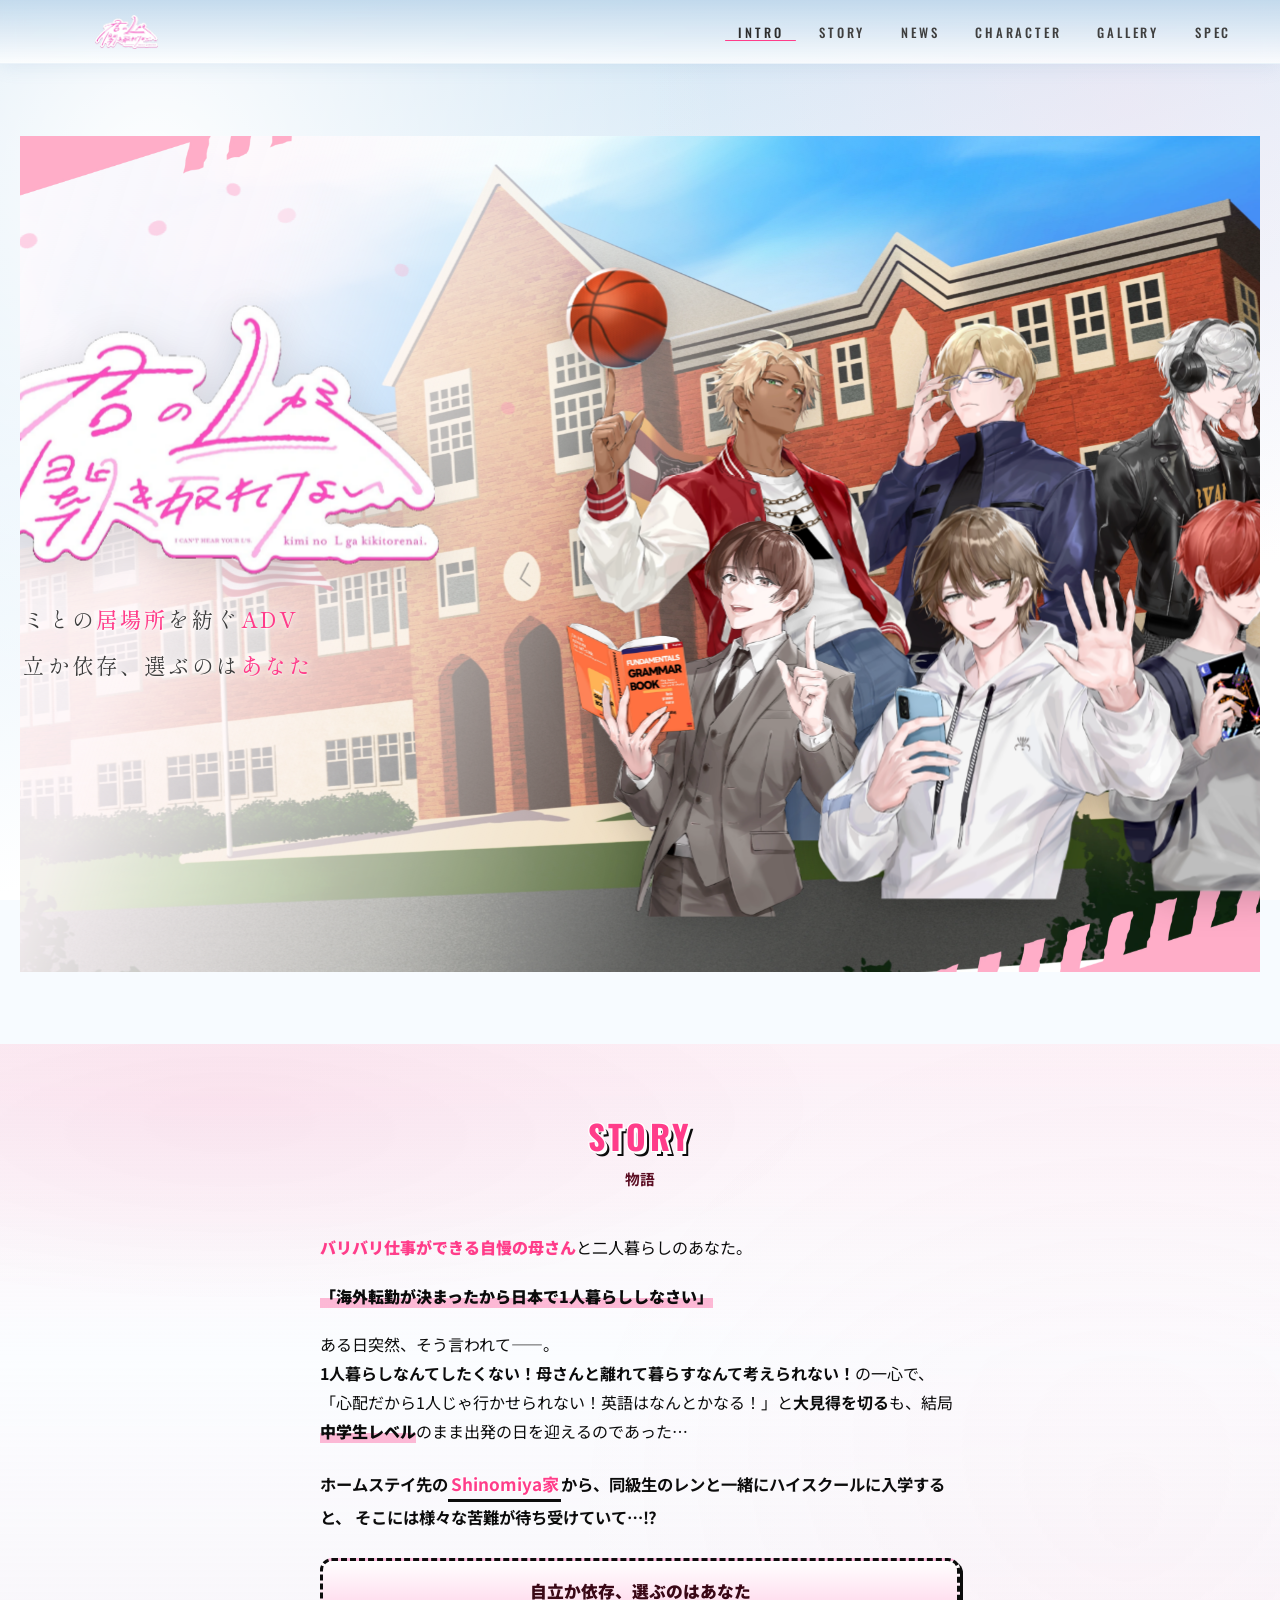
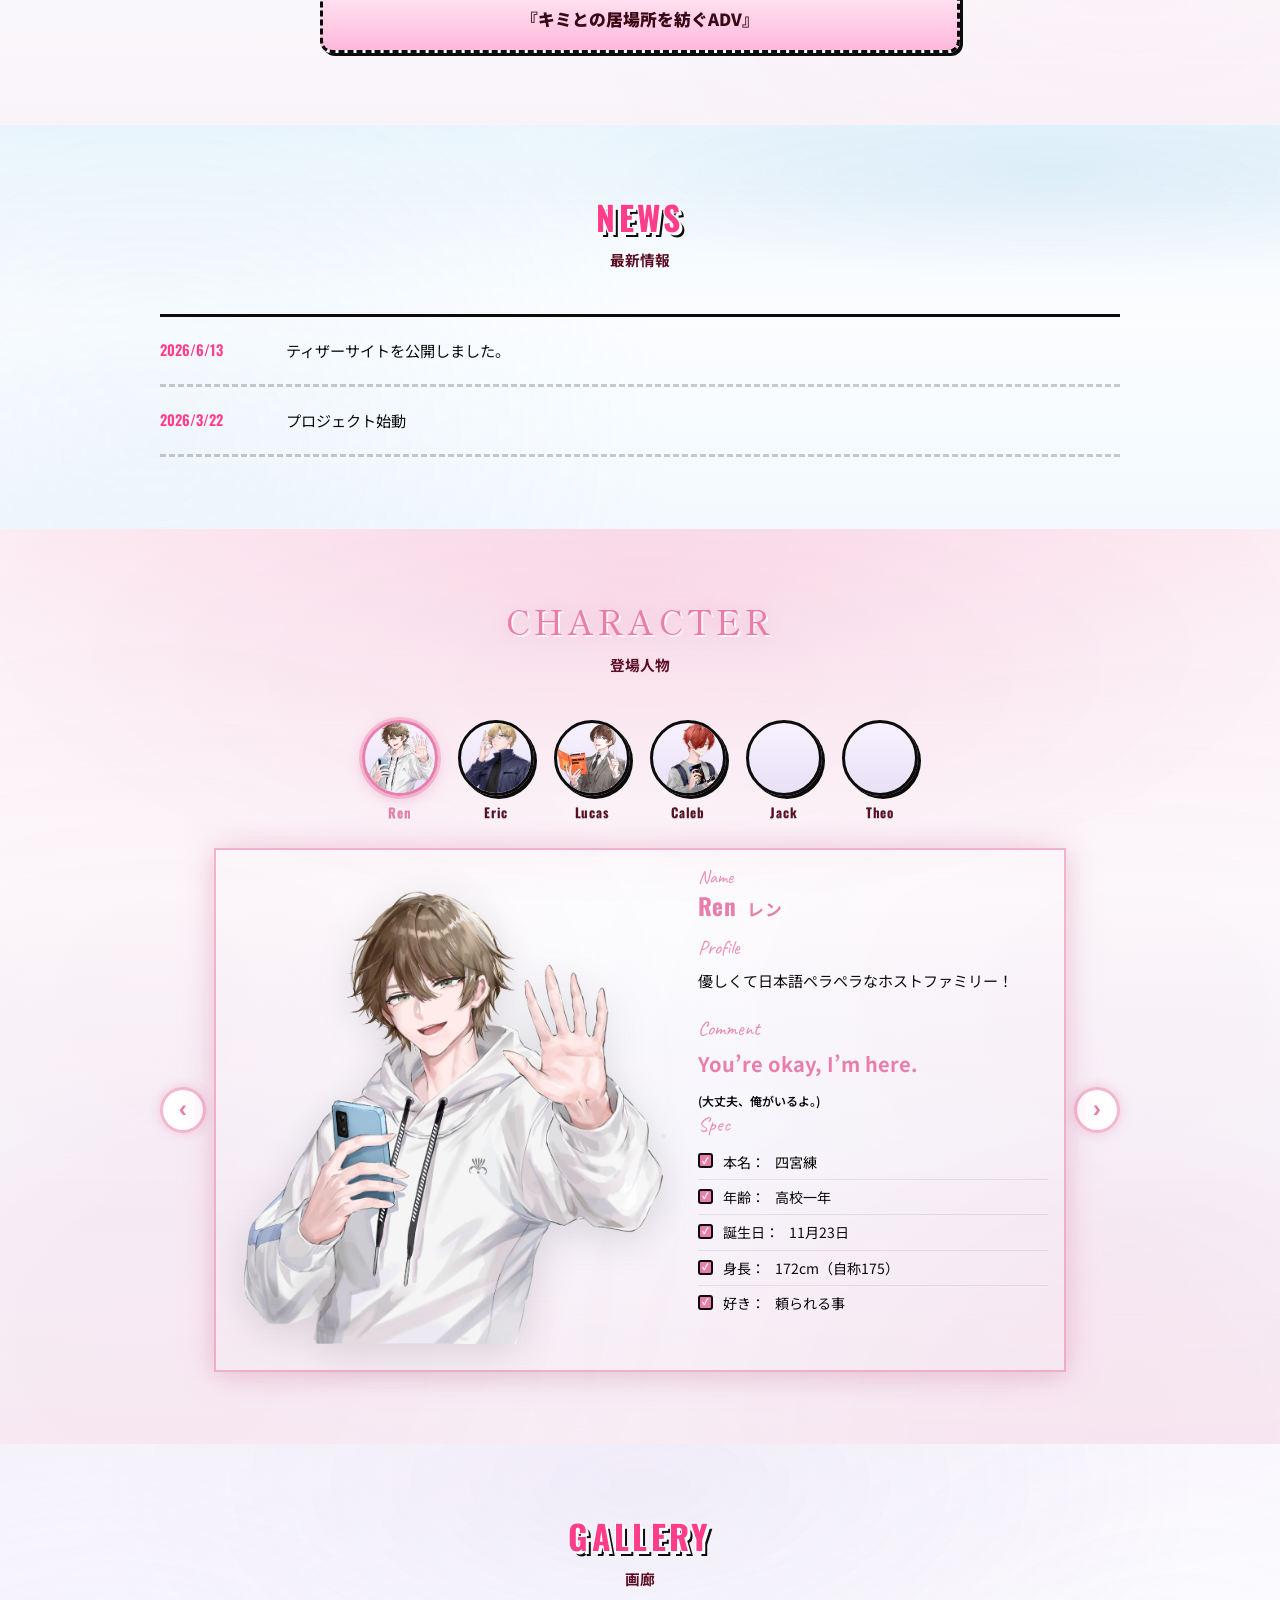
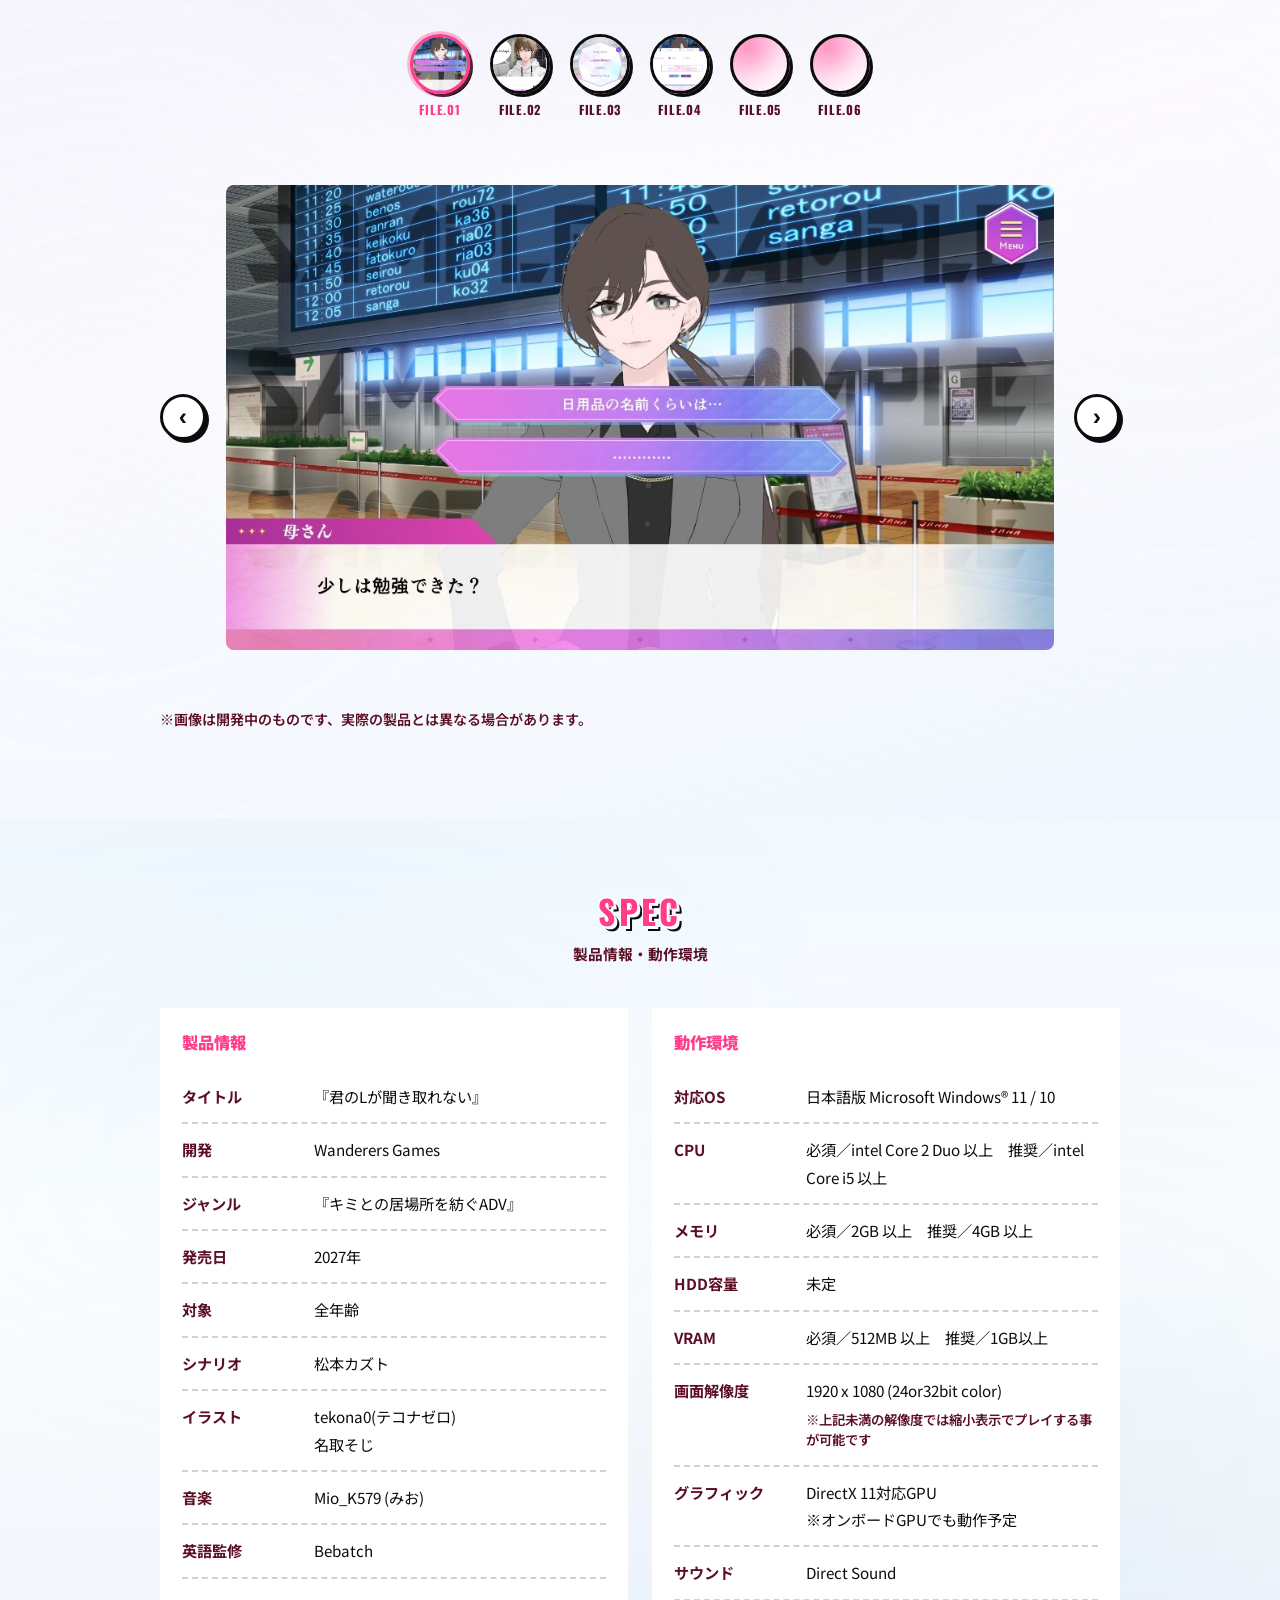
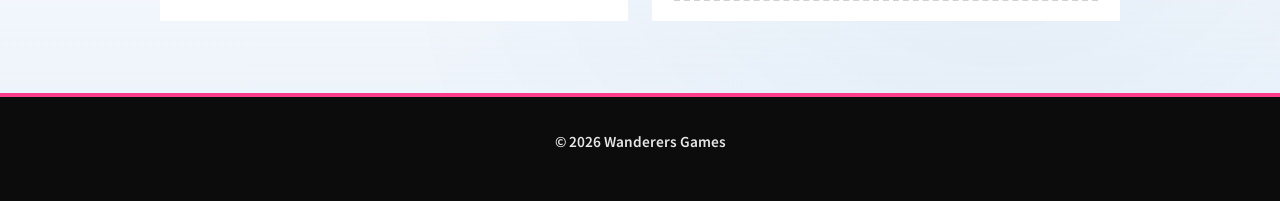
==== kimil/index.html @ c219f340 "Add files via upload" ====
<!DOCTYPE html>
<html lang="ja">

<head>
    <meta charset="UTF-8" />
    <meta name="viewport" content="width=device-width, initial-scale=1" />
    <title>『君のLが聞き取れない』ティザー | Wanderers Games</title>
    <meta name="description" content="『キミとの居場所を紡ぐADV』『君のLが聞き取れない』公式ティザー" />
    <meta property="og:type" content="website" />
    <meta property="og:title" content="『君のLが聞き取れない』ティザー | Wanderers Games" />
    <meta property="og:description" content="『キミとの居場所を紡ぐADV』『君のLが聞き取れない』公式ティザー" />
    <meta property="og:url" content="https://wanderersgames.com/kimil/" />
    <meta property="og:image" content="https://wanderersgames.com/kimil/images/eyecatch.png" />
    <meta name="twitter:card" content="summary_large_image" />
    <meta name="twitter:image" content="https://wanderersgames.com/kimil/images/eyecatch.png" />
    <link rel="preconnect" href="https://fonts.googleapis.com" />
    <link rel="preconnect" href="https://fonts.gstatic.com" crossorigin />
    <link
        href="https://fonts.googleapis.com/css2?family=Caveat:wght@600&family=Noto+Sans+JP:wght@400;700;900&family=Oswald:wght@500;600;700&family=Shippori+Mincho:wght@400;500&display=swap"
        rel="stylesheet" />
    <link rel="stylesheet" href="teaser.css" />
</head>

<body class="theme-pop">
    
    <header class="site-header" id="top">
        <button type="button" class="nav-toggle" aria-controls="site-nav" aria-expanded="false" aria-label="メニューを開閉">
            <span></span><span></span><span></span>
        </button>
        <a class="brand" href="#intro"
            aria-label="『君のLが聞き取れない』（I CAN'T HEAR YOUR L'S.）トップへ">
            <span class="brand__logo" role="img" aria-hidden="true"></span>
        </a>
        <nav class="site-nav" id="site-nav" aria-label="メイン">
            <div class="nav-list-wrap">
                <ul class="nav-list" id="nav-list">
                    <li><a href="#intro">INTRO</a></li>
                    <li><a href="#story">STORY</a></li>
                    <li><a href="#news">NEWS</a></li>
                    <li><a href="#character">CHARACTER</a></li>
                    <li><a href="#gallery">GALLERY</a></li>
                    <li><a href="#spec">SPEC</a></li>
                </ul>
                <span class="nav-indicator" id="nav-indicator" aria-hidden="true"></span>
            </div>
        </nav>
    </header>

    <main>
        <section class="section section--hero" id="intro">
                <div class="hero-v2 hero-v2--play">
                    <div class="hero-v2__canvas">
                    <div class="hero-v2__scene" aria-hidden="true">
                        <div class="hero-v2__bg-stack">
                            <img class="hero-v2__bg hero-v2__bg--2" src="images/kv/bg2.webp" alt="" width="1024"
                                height="803" decoding="async" fetchpriority="high" />
                            <img class="hero-v2__bg hero-v2__bg--4" src="images/kv/bg4.webp" alt="" width="1024"
                                height="803" decoding="async" />
                        </div>
                        <div class="hero-v2__gradient"></div>
                        <div class="hero-v2__petals" aria-hidden="true"></div>
                        <div class="hero-v2__cast">
                            <img class="hero-v2__char hero-v2__char--jack" src="images/kv/char-jack.webp" alt=""
                                width="661" height="1024" decoding="async" />
                            <img class="hero-v2__char hero-v2__char--eric" src="images/kv/char-eric.webp" alt=""
                                width="486" height="1024" decoding="async" />
                            <img class="hero-v2__char hero-v2__char--theo" src="images/kv/char-theo.webp" alt=""
                                width="513" height="1024" decoding="async" />
                            <img class="hero-v2__char hero-v2__char--lucas" src="images/kv/char-lucas.webp" alt=""
                                width="764" height="1024" decoding="async" />
                            <img class="hero-v2__char hero-v2__char--ren" src="images/kv/char-ren.webp" alt=""
                                width="959" height="1024" decoding="async" />
                            <img class="hero-v2__char hero-v2__char--caleb" src="images/kv/char-caleb.webp" alt=""
                                width="734" height="1024" decoding="async" />
                        </div>
                    </div>
                    <div class="hero-v2__brand">
                        <h1 class="hero-v2__title">
                            <img class="hero-v2__logo" src="images/title-logo.webp"
                                alt="『君のLが聞き取れない』（I CAN'T HEAR YOUR L'S.）" width="1024"
                                height="553" decoding="async" fetchpriority="high" />
                        </h1>
                        <p class="hero-v2__genre">
                            <span class="hero-v2__genre-line">キミとの<span class="hero-v2__genre-em">居場所</span>を紡ぐ<span class="hero-v2__genre-em">ADV</span></span>
                            <span class="hero-v2__genre-line">自立か依存、選ぶのは<span class="hero-v2__genre-em">あなた</span></span>
                        </p>
                    </div>
                    </div>
                </div>
        </section>

        <section class="section section--paper" id="story">
            <div class="section__inner section__inner--narrow">
                <header class="section__head">
                    <h2 class="section__title-en pop-outline pop-outline--dark">STORY</h2>
                    <p class="section__title-ja">物語</p>
                </header>
                <div class="prose prose--story">
                    <p>
                        <strong class="story-lead-word">バリバリ仕事ができる自慢の母さん</strong>と二人暮らしのあなた。
                    </p>

                    
                    <p>
                        <strong class="story-hit">「海外転勤が決まったから日本で1人暮らししなさい」</strong>
                    </p>

                    <p>
                        ある日突然、そう言われて――。<br />
                        <strong>1人暮らしなんてしたくない！母さんと離れて暮らすなんて考えられない！</strong>の一心で、<br />
                        「心配だから1人じゃ行かせられない！英語はなんとかなる！」と<strong>大見得を切る</strong>も、結局<strong
                            class="story-hit">中学生レベル</strong>のまま出発の日を迎えるのであった…
                    </p>

                    <p class="story-hook">
                        ホームステイ先の<strong class="story-keyphrase">Shinomiya家</strong>から、同級生の<strong>レン</strong>と一緒にハイスクールに入学すると、
                        そこには様々な苦難が待ち受けていて…⁉
                    </p>

                    
                    <p class="story-finale">
                        自立か依存、選ぶのはあなた<br />
                        『キミとの居場所を紡ぐADV』
                    </p>
                </div>
            </div>
        </section>

        <section class="section section--paper" id="news">
            <div class="section__inner">
                <header class="section__head">
                    <h2 class="section__title-en pop-outline pop-outline--dark">NEWS</h2>
                    <p class="section__title-ja">最新情報</p>
                </header>
                <ul class="news-list">
                    <li>
                        <time datetime="2026-06-13">2026/6/13</time>
                        <span>ティザーサイトを公開しました。</span>
                    </li>
                    <li>
                        <time datetime="2026-03-22">2026/3/22</time>
                        <span>プロジェクト始動</span>
                    </li>
                </ul>
            </div>
        </section>

        <section class="section section--pop" id="character" data-char-theme="ren">
            <div class="section__inner">
                <header class="section__head">
                    <h2 class="section__title-en pop-outline">CHARACTER</h2>
                    <p class="section__title-ja">登場人物</p>
                </header>

                <div class="char-layout">
                    <ul class="char-icon-bar" role="tablist" aria-label="キャラクター選択">
                        <li>
                            <button type="button" class="char-icon-btn is-active" role="tab" aria-selected="true"
                                aria-controls="panel-ren" id="tab-ren" data-char="ren">
                                <span class="char-icon-btn__clip" aria-hidden="true">
                                    <img class="char-icon-btn__img char-icon-btn__img--ren" src="images/kv/char-ren.webp"
                                        alt="" decoding="async" />
                                </span>
                                <span class="char-icon-btn__name">Ren</span>
                            </button>
                        </li>
                        <li>
                            <button type="button" class="char-icon-btn" role="tab" aria-selected="false"
                                aria-controls="panel-eric" id="tab-eric" data-char="eric">
                                <span class="char-icon-btn__clip" aria-hidden="true">
                                    <img class="char-icon-btn__img char-icon-btn__img--eric" src="images/Eric02.webp"
                                        alt="" decoding="async" />
                                </span>
                                <span class="char-icon-btn__name">Eric</span>
                            </button>
                        </li>
                        <li>
                            <button type="button" class="char-icon-btn" role="tab" aria-selected="false"
                                aria-controls="panel-lucas" id="tab-lucas" data-char="lucas">
                                <span class="char-icon-btn__clip" aria-hidden="true">
                                    <img class="char-icon-btn__img char-icon-btn__img--lucas" src="images/kv/char-lucas.webp"
                                        alt="" decoding="async" />
                                </span>
                                <span class="char-icon-btn__name">Lucas</span>
                            </button>
                        </li>
                        <li>
                            <button type="button" class="char-icon-btn" role="tab" aria-selected="false"
                                aria-controls="panel-caleb" id="tab-caleb" data-char="caleb">
                                <span class="char-icon-btn__clip" aria-hidden="true">
                                    <img class="char-icon-btn__img char-icon-btn__img--caleb" src="images/kv/char-caleb.webp"
                                        alt="" decoding="async" />
                                </span>
                                <span class="char-icon-btn__name">Caleb</span>
                            </button>
                        </li>
                        <li>
                            <button type="button" class="char-icon-btn" role="tab" aria-selected="false"
                                aria-controls="panel-jack" id="tab-jack" data-char="jack">
                                <span class="char-icon-btn__clip" aria-hidden="true">
                                    <img class="char-icon-btn__img char-icon-btn__img--jack" src="images/Jack02.webp"
                                        alt="" decoding="async" />
                                </span>
                                <span class="char-icon-btn__name">Jack</span>
                            </button>
                        </li>
                        <li>
                            <button type="button" class="char-icon-btn" role="tab" aria-selected="false"
                                aria-controls="panel-theo" id="tab-theo" data-char="theo">
                                <span class="char-icon-btn__clip" aria-hidden="true">
                                    <img class="char-icon-btn__img char-icon-btn__img--theo" src="images/Theo02.webp"
                                        alt="" decoding="async" />
                                </span>
                                <span class="char-icon-btn__name">Theo</span>
                            </button>
                        </li>
                    </ul>

                    <div class="char-browse-wrap" id="char-browse-region" role="region" aria-label="キャラクター紹介">
                        <button type="button" class="char-arrow char-arrow--prev" aria-label="前のキャラクター">&lsaquo;</button>
                        <div class="char-browse">
                            <article class="char-sheet is-active pop-card" id="panel-ren" role="tabpanel"
                                aria-labelledby="tab-ren" aria-hidden="false" data-char-panel="ren">
                                <div class="char-sheet__visual">
                                    <img class="char-sheet__figure" src="images/kv/char-ren.webp" decoding="async"
                                        alt="レン（立ち絵）" />
                                </div>
                                <div class="char-sheet__body">
                                    <p class="char-sheet__name-label">Name</p>
                                    <h3 class="char-sheet__name-line">
                                        <span class="char-sheet__name-en">Ren</span>
                                        <span class="char-sheet__name-ruby" lang="ja">レン</span>
                                    </h3>
                                    <div class="char-sheet__block">
                                        <p class="char-sheet__block-title">Profile</p>
                                        <p class="char-sheet__text">優しくて日本語ペラペラなホストファミリー！</p>
                                    </div>
                                    <div class="char-sheet__block char-sheet__block--comment">
                                        <p class="char-sheet__block-title">Comment</p>
                                        <blockquote class="char-sheet__quote">
                                            <p>You’re okay, I’m here.<br /><span class="char-sheet__quote-ja" lang="ja">(大丈夫、俺がいるよ。)</span></p>
                                        </blockquote>
                                    </div>
                                    <div class="char-sheet__spec">
                                        <div class="char-sheet__block">
                                            <p class="char-sheet__block-title">Spec</p>
                                            <ul class="char-spec-lines" aria-label="スペック">
                                                <li><span class="char-spec-lines__mark" aria-hidden="true"></span>本名：<span>四宮練</span></li>
                                                <li><span class="char-spec-lines__mark" aria-hidden="true"></span>年齢：<span>高校一年</span></li>
                                                <li><span class="char-spec-lines__mark" aria-hidden="true"></span>誕生日：<span>11月23日</span></li>
                                                <li><span class="char-spec-lines__mark" aria-hidden="true"></span>身長：<span>172cm（自称175）</span></li>
                                                <li><span class="char-spec-lines__mark" aria-hidden="true"></span>好き：<span>頼られる事</span></li>
                                            </ul>
                                        </div>
                                    </div>
                                </div>
                            </article>

                            <article class="char-sheet pop-card" id="panel-eric" role="tabpanel" aria-labelledby="tab-eric"
                                aria-hidden="true" data-char-panel="eric">
                                <div class="char-sheet__visual">
                                    <img class="char-sheet__figure" src="images/Eric02.webp" decoding="async"
                                        alt="Eric（立ち絵）" />
                                </div>
                                <div class="char-sheet__body">
                                    <p class="char-sheet__name-label">Name</p>
                                    <h3 class="char-sheet__name-line">
                                        <span class="char-sheet__name-en">Eric</span>
                                        <span class="char-sheet__name-ruby" lang="ja">エリック</span>
                                    </h3>
                                    <div class="char-sheet__block">
                                        <p class="char-sheet__block-title">Profile</p>
                                        <p class="char-sheet__text">いつも難しそうな経済誌を読んでいるエリート上級生</p>
                                    </div>
                                    <div class="char-sheet__block char-sheet__block--comment">
                                        <p class="char-sheet__block-title">Comment</p>
                                        <blockquote class="char-sheet__quote">
                                            <p>You think those childish words place you on my level?<br /><span class="char-sheet__quote-ja" lang="ja">(そんな幼稚な言葉で私と会話になるとでも？)</span></p>
                                        </blockquote>
                                    </div>
                                    <div class="char-sheet__spec">
                                        <div class="char-sheet__block">
                                            <p class="char-sheet__block-title">Spec</p>
                                            <ul class="char-spec-lines" aria-label="スペック">
                                                <li><span class="char-spec-lines__mark" aria-hidden="true"></span>本名：<span>エリック・コールマン（Eric Coleman）</span></li>
                                                <li><span class="char-spec-lines__mark" aria-hidden="true"></span>年齢：<span>高校四年（最終学年）</span></li>
                                                <li><span class="char-spec-lines__mark" aria-hidden="true"></span>誕生日：<span>9月1日</span></li>
                                                <li><span class="char-spec-lines__mark" aria-hidden="true"></span>身長：<span>180cm</span></li>
                                                <li><span class="char-spec-lines__mark" aria-hidden="true"></span>好き：<span>結果を出す事</span></li>
                                            </ul>
                                        </div>
                                    </div>
                                </div>
                            </article>

                            <article class="char-sheet pop-card" id="panel-lucas" role="tabpanel" aria-labelledby="tab-lucas"
                                aria-hidden="true" data-char-panel="lucas">
                                <div class="char-sheet__visual">
                                    <img class="char-sheet__figure" src="images/kv/char-lucas.webp" decoding="async"
                                        alt="Lucas（立ち絵）" />
                                </div>
                                <div class="char-sheet__body">
                                    <p class="char-sheet__name-label">Name</p>
                                    <h3 class="char-sheet__name-line">
                                        <span class="char-sheet__name-en">Lucas</span>
                                        <span class="char-sheet__name-ruby" lang="ja">ルーカス</span>
                                    </h3>
                                    <div class="char-sheet__block">
                                        <p class="char-sheet__block-title">Profile</p>
                                        <p class="char-sheet__text">あなたを導いてくれる辛抱強くて優しい先生</p>
                                    </div>
                                    <div class="char-sheet__block char-sheet__block--comment">
                                        <p class="char-sheet__block-title">Comment</p>
                                        <blockquote class="char-sheet__quote">
                                            <p>I really like students who ask questions.<br /><span class="char-sheet__quote-ja" lang="ja">(質問をしてくれる生徒は大好きですよ。)</span></p>
                                        </blockquote>
                                    </div>
                                    <div class="char-sheet__spec">
                                        <div class="char-sheet__block">
                                            <p class="char-sheet__block-title">Spec</p>
                                            <ul class="char-spec-lines" aria-label="スペック">
                                                <li><span class="char-spec-lines__mark" aria-hidden="true"></span>本名：<span>ルーカス・ベネット（Lucas Bennett）</span></li>
                                                <li><span class="char-spec-lines__mark" aria-hidden="true"></span>年齢：<span>24歳</span></li>
                                                <li><span class="char-spec-lines__mark" aria-hidden="true"></span>誕生日：<span>2月14日</span></li>
                                                <li><span class="char-spec-lines__mark" aria-hidden="true"></span>身長：<span>178cm</span></li>
                                                <li><span class="char-spec-lines__mark" aria-hidden="true"></span>好き：<span>生徒の成長</span></li>
                                            </ul>
                                        </div>
                                    </div>
                                </div>
                            </article>

                            <article class="char-sheet pop-card" id="panel-caleb" role="tabpanel" aria-labelledby="tab-caleb"
                                aria-hidden="true" data-char-panel="caleb">
                                <div class="char-sheet__visual">
                                    <img class="char-sheet__figure" src="images/kv/char-caleb.webp" decoding="async"
                                        alt="Caleb（立ち絵）" />
                                </div>
                                <div class="char-sheet__body">
                                    <p class="char-sheet__name-label">Name</p>
                                    <h3 class="char-sheet__name-line">
                                        <span class="char-sheet__name-en">Caleb</span>
                                        <span class="char-sheet__name-ruby" lang="ja">ケイレブ</span>
                                    </h3>
                                    <div class="char-sheet__block">
                                        <p class="char-sheet__block-title">Profile</p>
                                        <p class="char-sheet__text">引っ込み思案だけどゲームの話になると...？</p>
                                    </div>
                                    <div class="char-sheet__block char-sheet__block--comment">
                                        <p class="char-sheet__block-title">Comment</p>
                                        <blockquote class="char-sheet__quote">
                                            <p>No way, you know this game?!<br /><span class="char-sheet__quote-ja" lang="ja">(えっ…このゲーム知ってるの！？)</span></p>
                                        </blockquote>
                                    </div>
                                    <div class="char-sheet__spec">
                                        <div class="char-sheet__block">
                                            <p class="char-sheet__block-title">Spec</p>
                                            <ul class="char-spec-lines" aria-label="スペック">
                                                <li><span class="char-spec-lines__mark" aria-hidden="true"></span>本名：<span>ケイレブ・ハリントン（Caleb Harrington）</span></li>
                                                <li><span class="char-spec-lines__mark" aria-hidden="true"></span>年齢：<span>高校一年生</span></li>
                                                <li><span class="char-spec-lines__mark" aria-hidden="true"></span>誕生日：<span>8月19日</span></li>
                                                <li><span class="char-spec-lines__mark" aria-hidden="true"></span>身長：<span>176cm（猫背なのでもっと低く見える）</span></li>
                                                <li><span class="char-spec-lines__mark" aria-hidden="true"></span>好き：<span>日本のゲーム、アニメ</span></li>
                                            </ul>
                                        </div>
                                    </div>
                                </div>
                            </article>

                            <article class="char-sheet pop-card" id="panel-jack" role="tabpanel" aria-labelledby="tab-jack"
                                aria-hidden="true" data-char-panel="jack">
                                <div class="char-sheet__visual">
                                    <img class="char-sheet__figure" src="images/Jack02.webp" decoding="async"
                                        alt="Jack（立ち絵）" />
                                </div>
                                <div class="char-sheet__body">
                                    <p class="char-sheet__name-label">Name</p>
                                    <h3 class="char-sheet__name-line">
                                        <span class="char-sheet__name-en">Jack</span>
                                        <span class="char-sheet__name-ruby" lang="ja">ジャック</span>
                                    </h3>
                                    <div class="char-sheet__block">
                                        <p class="char-sheet__block-title">Profile</p>
                                        <p class="char-sheet__text">バスケと車と楽しい事が大好きなムードメーカー</p>
                                    </div>
                                    <div class="char-sheet__block char-sheet__block--comment">
                                        <p class="char-sheet__block-title">Comment</p>
                                        <blockquote class="char-sheet__quote">
                                            <p>Work hard and eat lots! That’s how you become strong!<br /><span class="char-sheet__quote-ja" lang="ja">(思いっきり体動かして腹いっぱい食う！それが強さだ！！)</span></p>
                                        </blockquote>
                                    </div>
                                    <div class="char-sheet__spec">
                                        <div class="char-sheet__block">
                                            <p class="char-sheet__block-title">Spec</p>
                                            <ul class="char-spec-lines" aria-label="スペック">
                                                <li><span class="char-spec-lines__mark" aria-hidden="true"></span>本名：<span>ジャック・ベイリー（Jack Bailey）</span></li>
                                                <li><span class="char-spec-lines__mark" aria-hidden="true"></span>年齢：<span>高校2年</span></li>
                                                <li><span class="char-spec-lines__mark" aria-hidden="true"></span>誕生日：<span>10月12日</span></li>
                                                <li><span class="char-spec-lines__mark" aria-hidden="true"></span>身長：<span>189cm</span></li>
                                                <li><span class="char-spec-lines__mark" aria-hidden="true"></span>好き：<span>バスケ、車、BBQ、楽しい事</span></li>
                                            </ul>
                                        </div>
                                    </div>
                                </div>
                            </article>

                            <article class="char-sheet pop-card" id="panel-theo" role="tabpanel" aria-labelledby="tab-theo"
                                aria-hidden="true" data-char-panel="theo">
                                <div class="char-sheet__visual">
                                    <img class="char-sheet__figure" src="images/Theo02.webp" decoding="async"
                                        alt="Theo（立ち絵）" />
                                </div>
                                <div class="char-sheet__body">
                                    <p class="char-sheet__name-label">Name</p>
                                    <h3 class="char-sheet__name-line">
                                        <span class="char-sheet__name-en">Theo</span>
                                        <span class="char-sheet__name-ruby" lang="ja">テオ</span>
                                    </h3>
                                    <div class="char-sheet__block">
                                        <p class="char-sheet__block-title">Profile</p>
                                        <p class="char-sheet__text">ぶっきらぼうでちょっと怖い...いつも爆音で音楽を聴いている</p>
                                    </div>
                                    <div class="char-sheet__block char-sheet__block--comment">
                                        <p class="char-sheet__block-title">Comment</p>
                                        <blockquote class="char-sheet__quote">
                                            <p>Leave me alone.<br /><span class="char-sheet__quote-ja" lang="ja">(ほっといて)</span></p>
                                        </blockquote>
                                    </div>
                                    <div class="char-sheet__spec">
                                        <div class="char-sheet__block">
                                            <p class="char-sheet__block-title">Spec</p>
                                            <ul class="char-spec-lines" aria-label="スペック">
                                                <li><span class="char-spec-lines__mark" aria-hidden="true"></span>本名：<span>テオ・クレイン（Theo Crane）</span></li>
                                                <li><span class="char-spec-lines__mark" aria-hidden="true"></span>年齢：<span>高校三年</span></li>
                                                <li><span class="char-spec-lines__mark" aria-hidden="true"></span>誕生日：<span>4月13日</span></li>
                                                <li><span class="char-spec-lines__mark" aria-hidden="true"></span>身長：<span>175cm</span></li>
                                                <li><span class="char-spec-lines__mark" aria-hidden="true"></span>好き：<span>重低音</span></li>
                                            </ul>
                                        </div>
                                    </div>
                                </div>
                            </article>
                        </div>
                        <button type="button" class="char-arrow char-arrow--next" aria-label="次のキャラクター">&rsaquo;</button>
                    </div>
                </div>
            </div>
        </section>

        <section class="section section--paper" id="gallery">
            <div class="section__inner">
                <header class="section__head">
                    <h2 class="section__title-en pop-outline pop-outline--dark">GALLERY</h2>
                    <p class="section__title-ja">画廊</p>
                </header>
                <div class="gallery-layout">
                    <ul class="gallery-icon-bar" role="tablist" aria-label="ギャラリー画像の選択">
                        <li>
                            <button type="button" class="gallery-icon-btn is-active" role="tab" aria-selected="true"
                                aria-controls="gallery-panel-0" id="gallery-tab-0" data-gallery-index="0">
                                <span class="gallery-icon-btn__clip" aria-hidden="true">
                                    <img class="gallery-icon-btn__img" src="images/gallery-01.webp" alt="" decoding="async" />
                                </span>
                                <span class="gallery-icon-btn__name">FILE.01</span>
                            </button>
                        </li>
                        <li>
                            <button type="button" class="gallery-icon-btn" role="tab" aria-selected="false"
                                aria-controls="gallery-panel-1" id="gallery-tab-1" data-gallery-index="1">
                                <span class="gallery-icon-btn__clip" aria-hidden="true">
                                    <img class="gallery-icon-btn__img" src="images/gallery-02.webp" alt="" decoding="async" />
                                </span>
                                <span class="gallery-icon-btn__name">FILE.02</span>
                            </button>
                        </li>
                        <li>
                            <button type="button" class="gallery-icon-btn" role="tab" aria-selected="false"
                                aria-controls="gallery-panel-2" id="gallery-tab-2" data-gallery-index="2">
                                <span class="gallery-icon-btn__clip" aria-hidden="true">
                                    <img class="gallery-icon-btn__img" src="images/gallery-03.webp" alt="" decoding="async" />
                                </span>
                                <span class="gallery-icon-btn__name">FILE.03</span>
                            </button>
                        </li>
                        <li>
                            <button type="button" class="gallery-icon-btn" role="tab" aria-selected="false"
                                aria-controls="gallery-panel-3" id="gallery-tab-3" data-gallery-index="3">
                                <span class="gallery-icon-btn__clip" aria-hidden="true">
                                    <img class="gallery-icon-btn__img" src="images/gallery-04.webp" alt="" decoding="async" />
                                </span>
                                <span class="gallery-icon-btn__name">FILE.04</span>
                            </button>
                        </li>
                        <li>
                            <button type="button" class="gallery-icon-btn" role="tab" aria-selected="false"
                                aria-controls="gallery-panel-4" id="gallery-tab-4" data-gallery-index="4">
                                <span class="gallery-icon-btn__clip gallery-icon-btn__clip--placeholder" aria-hidden="true"></span>
                                <span class="gallery-icon-btn__name">FILE.05</span>
                            </button>
                        </li>
                        <li>
                            <button type="button" class="gallery-icon-btn" role="tab" aria-selected="false"
                                aria-controls="gallery-panel-5" id="gallery-tab-5" data-gallery-index="5">
                                <span class="gallery-icon-btn__clip gallery-icon-btn__clip--placeholder" aria-hidden="true"></span>
                                <span class="gallery-icon-btn__name">FILE.06</span>
                            </button>
                        </li>
                    </ul>

                    <div class="gallery-browse-wrap" role="region" aria-label="ギャラリープレビュー">
                        <button type="button" class="char-arrow char-arrow--prev" aria-label="前の画像">&lsaquo;</button>
                        <div class="gallery-stage">
                            <figure class="gallery-slide is-active pop-card" id="gallery-panel-0" role="tabpanel"
                                aria-labelledby="gallery-tab-0" aria-hidden="false" data-gallery-slide="0">
                                <img class="gallery-slide__img" src="images/gallery-01.webp"
                                    alt="ゲーム画面：空港のシーンと選択肢" width="1280" height="720" decoding="async" />
                            </figure>
                            <figure class="gallery-slide pop-card" id="gallery-panel-1" role="tabpanel"
                                aria-labelledby="gallery-tab-1" aria-hidden="true" data-gallery-slide="1">
                                <img class="gallery-slide__img" src="images/gallery-02.webp"
                                    alt="ゲーム画面：会話と単語選択のシーン" width="1280" height="720" decoding="async" />
                            </figure>
                            <figure class="gallery-slide pop-card" id="gallery-panel-2" role="tabpanel"
                                aria-labelledby="gallery-tab-2" aria-hidden="true" data-gallery-slide="2">
                                <img class="gallery-slide__img" src="images/gallery-03.webp"
                                    alt="ゲーム画面：ポーズメニューと会話ボックス" width="1280" height="720" decoding="async" />
                            </figure>
                            <figure class="gallery-slide pop-card" id="gallery-panel-3" role="tabpanel"
                                aria-labelledby="gallery-tab-3" aria-hidden="true" data-gallery-slide="3">
                                <img class="gallery-slide__img" src="images/gallery-04.webp"
                                    alt="ゲーム画面：環境設定の翻訳タブ" width="1280" height="720" decoding="async" />
                            </figure>
                            <figure class="gallery-slide pop-card" id="gallery-panel-4" role="tabpanel"
                                aria-labelledby="gallery-tab-4" aria-hidden="true" data-gallery-slide="4">
                                <div class="gallery-slide__empty">
                                    <span class="gallery-slide__empty-label">FILE.05</span>
                                    <span class="gallery-slide__empty-note">準備中</span>
                                </div>
                            </figure>
                            <figure class="gallery-slide pop-card" id="gallery-panel-5" role="tabpanel"
                                aria-labelledby="gallery-tab-5" aria-hidden="true" data-gallery-slide="5">
                                <div class="gallery-slide__empty">
                                    <span class="gallery-slide__empty-label">FILE.06</span>
                                    <span class="gallery-slide__empty-note">準備中</span>
                                </div>
                            </figure>
                        </div>
                        <button type="button" class="char-arrow char-arrow--next" aria-label="次の画像">&rsaquo;</button>
                    </div>
                </div>
                <p class="gallery-note">※画像は開発中のものです、実際の製品とは異なる場合があります。</p>
            </div>
        </section>

        <section class="section section--paper" id="spec">
            <div class="section__inner">
                <header class="section__head">
                    <h2 class="section__title-en pop-outline pop-outline--dark">SPEC</h2>
                    <p class="section__title-ja">製品情報・動作環境</p>
                </header>
                <div class="spec-grid">
                    <div class="spec-block pop-card">
                        <h3 class="spec-sub">製品情報</h3>
                        <dl class="spec-list">
                            <div>
                                <dt>タイトル</dt>
                                <dd>『君のLが聞き取れない』</dd>
                            </div>
                            <div>
                                <dt>開発</dt>
                                <dd>Wanderers Games</dd>
                            </div>
                            <div>
                                <dt>ジャンル</dt>
                                <dd>『キミとの居場所を紡ぐADV』</dd>
                            </div>
                            <div>
                                <dt>発売日</dt>
                                <dd>2027年</dd>
                            </div>
                            <div>
                                <dt>対象</dt>
                                <dd>全年齢</dd>
                            </div>
                            <div>
                                <dt>シナリオ</dt>
                                <dd>松本カズト</dd>
                            </div>
                            <div>
                                <dt>イラスト</dt>
                                <dd>
                                    tekona0(テコナゼロ)<br />
                                    名取そじ
                                </dd>
                            </div>
                            <div>
                                <dt>音楽</dt>
                                <dd>Mio_K579 (みお)</dd>
                            </div>
                            <div>
                                <dt>英語監修</dt>
                                <dd>Bebatch</dd>
                            </div>
                        </dl>
                    </div>
                    <div class="spec-block pop-card">
                        <h3 class="spec-sub">動作環境</h3>
                        <dl class="spec-list">
                            <div>
                                <dt>対応OS</dt>
                                <dd>日本語版 Microsoft Windows® 11 / 10</dd>
                            </div>
                            <div>
                                <dt>CPU</dt>
                                <dd>必須／intel Core 2 Duo 以上　推奨／intel Core i5 以上</dd>
                            </div>
                            <div>
                                <dt>メモリ</dt>
                                <dd>必須／2GB 以上　推奨／4GB 以上</dd>
                            </div>
                            <div>
                                <dt>HDD容量</dt>
                                <dd>未定</dd>
                            </div>
                            <div>
                                <dt>VRAM</dt>
                                <dd>必須／512MB 以上　推奨／1GB以上</dd>
                            </div>
                            <div>
                                <dt>画面解像度</dt>
                                <dd>
                                    1920 x 1080 (24or32bit color)<br />
                                    <span class="spec-note">※上記未満の解像度では縮小表示でプレイする事が可能です</span>
                                </dd>
                            </div>
                            <div>
                                <dt>グラフィック</dt>
                                <dd>DirectX 11対応GPU<br />
                                    ※オンボードGPUでも動作予定</dd>
                            </div>
                            <div>
                                <dt>サウンド</dt>
                                <dd>Direct Sound</dd>
                            </div>
                        </dl>
                    </div>
                </div>
            </div>
        </section>
    </main>

    <footer class="site-footer">
        <p class="footer-copy">© <span id="year"></span> Wanderers Games</p>
    </footer>

    <script src="teaser.js"></script>
</body>

</html>
---- kimil/teaser.css ----
:root {
    --pink-hot: #ff3d8a;
    --pink-soft: #ffb8dc;
    --pink-deep: #d4146a;
    --magenta: #e02090;
    --wine: #5c0f24;
    --wine-dark: #3a0816;
    --black: #0c0c0c;
    --paper: #fff8fc;
    --mint: #7cdb9a;
    --accent-text: var(--wine);
    --header-h: 58px;
    --font-en: "Oswald", sans-serif;
    --font-ja: "Noto Sans JP", sans-serif;
    --font-hand: "Caveat", cursive;
    --font-mincho: "Shippori Mincho", "Noto Serif JP", serif;
    --maxw: 960px;
    --narrow: 640px;
    --shadow-pop: 4px 4px 0 var(--black);
    --shadow-pop-sm: 3px 3px 0 var(--black);

    --hero-v2-design-w: 1440px;
    --hero-v2-design-h: 820px;
    --hero-v2-scale: 1;
    
    --hero-v2-brand-offset-y: -57px;
    --hero-v2-brand-offset-y-mobile: 40px;
    
    --hero-v2-logo-width: min(110%, 650px);
    --hero-v2-logo-width-mobile: min(70%, 360px);
    --hero-v2-logo-offset-y: 0;
    
    --hero-v2-genre-font-size: 1.3rem;
    --hero-v2-genre-font-size-mobile: 0.82rem;
    --hero-v2-genre-offset-x: 56px;
    
    --hero-v2-design-w-mobile: 390px;
    --hero-v2-design-h-mobile: 780px;

    --header-v2-h: 64px;
    --header-v2-logo-h: 34px;
    --header-v2-h-mobile: 52px;
    --header-v2-logo-h-mobile: 26px;

    
    --hv2-dur-bg: 0.78s;
    --hv2-dur-gradient: 0.62s;
    --hv2-dur-bg4: 0.48s;
    --hv2-dur-char: 0.48s;
    --hv2-dur-logo: 0.72s;
    --hv2-dur-copy: 0.52s;
    --hv2-dur-petals: 0.7s;
    --hv2-delay-gradient: 0.42s;
    --hv2-delay-bg4: 0.52s;
    --hv2-delay-char: 0.72s;
    --hv2-char-stagger: 0.11s;
    --hv2-delay-logo: 1.16s;
    --hv2-delay-copy-1: 1.82s;
    --hv2-delay-copy-2: 2.14s;
    --hv2-delay-petals: 0.95s;
}

*,
*::before,
*::after {
    box-sizing: border-box;
}

html {
    scroll-behavior: smooth;
    scroll-padding-top: calc(var(--header-h) + 16px);
}

body.theme-pop {
    margin: 0;
    font-family: var(--font-ja);
    color: var(--black);
    line-height: 1.8;
    font-weight: 400;
    background: #f7fbff;
    --header-h: var(--header-v2-h);
}

body.theme-pop::before {
    content: "";
    position: fixed;
    inset: 0;
    z-index: -1;
    pointer-events: none;
    background:
        radial-gradient(circle at 12% 18%, rgba(255, 255, 255, 0.95) 0%, transparent 42%),
        radial-gradient(circle at 88% 12%, rgba(255, 210, 230, 0.25) 0%, transparent 35%),
        linear-gradient(165deg, #c8dff0 0%, #e8f4fc 38%, #ffffff 72%);
}

body.theme-pop::after {
    content: none;
}

.site-header {
    position: fixed;
    top: 0;
    left: 0;
    right: 0;
    z-index: 1000;
    display: flex;
    align-items: center;
    gap: 12px;
    min-height: var(--header-h);
    padding: 0 14px;
    background: rgba(255, 255, 255, 0.97);
    border-bottom: 3px solid var(--black);
    box-shadow: 0 4px 0 rgba(0, 0, 0, 0.06);
}

.brand {
    display: block;
    flex-shrink: 0;
    line-height: 0;
    text-decoration: none;
    transform: rotate(-2deg);
    transition: transform 0.15s ease, filter 0.15s ease;
}

.brand:hover {
    transform: rotate(-2deg) scale(1.03);
    filter: brightness(1.05);
}

.brand__logo {
    display: block;
    height: 46px;
    width: min(58vw, 300px);
    max-width: min(58vw, 300px);
    background: url(images/title-logo.webp) no-repeat center / contain;
}

.nav-toggle {
    order: -1;
    display: none;
    flex-direction: column;
    justify-content: center;
    gap: 5px;
    width: 44px;
    height: 44px;
    margin: 0;
    padding: 0;
    border: 3px solid var(--black);
    border-radius: 6px;
    background: #fff;
    cursor: pointer;
    box-shadow: var(--shadow-pop-sm);
}

.nav-toggle span {
    display: block;
    height: 3px;
    width: 20px;
    margin: 0 auto;
    background: var(--black);
}

.site-nav {
    flex: 1;
    display: flex;
    justify-content: flex-end;
}

.nav-list-wrap {
    flex: 1;
    display: flex;
    justify-content: flex-end;
}

.nav-list {
    display: flex;
    flex-wrap: wrap;
    gap: 4px 10px;
    list-style: none;
    margin: 0;
    padding: 0;
    justify-content: flex-end;
}

.nav-list a {
    font-family: var(--font-en);
    font-size: 0.78rem;
    font-weight: 600;
    letter-spacing: 0.06em;
    color: var(--wine);
    text-decoration: none;
    padding: 6px 4px;
}

.nav-list a:hover,
.nav-list a:focus-visible {
    color: var(--pink-hot);
    text-decoration: underline;
    text-decoration-thickness: 3px;
    text-underline-offset: 4px;
}

.site-header {
    background: linear-gradient(180deg, rgba(190, 215, 235, 0.88) 0%, rgba(255, 255, 255, 0.78) 100%);
    border-bottom: 1px solid rgba(255, 255, 255, 0.65);
    box-shadow: 0 2px 18px rgba(100, 150, 190, 0.14);
    padding: 0 clamp(16px, 3vw, 36px);
    backdrop-filter: blur(10px);
}

.brand {
    transform: none;
}

.brand:hover {
    transform: scale(1.02);
    filter: brightness(1.04);
}

.brand__logo {
    height: var(--header-v2-logo-h);
    width: min(42vw, 180px);
    max-width: min(42vw, 180px);
}

.nav-list-wrap {
    position: relative;
}

.nav-list {
    gap: 2px clamp(4px, 0.8vw, 12px);
}

.nav-list a {
    position: relative;
    font-weight: 500;
    font-size: clamp(0.68rem, 1vw, 0.82rem);
    letter-spacing: 0.22em;
    color: #3f3f3f;
    padding: 12px clamp(6px, 1vw, 14px) 20px;
    text-decoration: none;
}

.nav-list a:hover,
.nav-list a:focus-visible {
    color: var(--pink-hot);
    text-decoration: none;
}

.nav-list a[aria-current="page"] {
    color: #2e2e2e;
}

.nav-indicator {
    position: absolute;
    bottom: 5px;
    left: 0;
    width: 0;
    height: 1px;
    background: var(--pink-hot);
    border-radius: 1px;
    pointer-events: none;
    visibility: hidden;
    transition:
        left 0.32s cubic-bezier(0.4, 0, 0.2, 1),
        width 0.32s cubic-bezier(0.4, 0, 0.2, 1),
        visibility 0s linear 0.32s;
}

.nav-indicator.is-ready {
    visibility: visible;
    transition:
        left 0.32s cubic-bezier(0.4, 0, 0.2, 1),
        width 0.32s cubic-bezier(0.4, 0, 0.2, 1),
        visibility 0s;
}

.nav-toggle {
    border: 1px solid rgba(60, 80, 100, 0.2);
    border-radius: 4px;
    background: rgba(255, 255, 255, 0.65);
    box-shadow: none;
}

.section--hero {
    position: relative;
    margin-top: var(--header-h);
    padding: 0;
    overflow: hidden;
}

.hero-v2 {
    position: relative;
    width: 100%;
    min-height: calc(100vh - var(--header-h));
    min-height: calc(100svh - var(--header-h));
    min-height: calc(100dvh - var(--header-h));
    overflow: hidden;
}

.hero-v2__canvas {
    position: relative;
    width: 100%;
    height: 100%;
}

.hero-v2__scene {
    position: absolute;
    inset: 0;
}

.hero-v2__bg-stack {
    position: absolute;
    inset: 0;
}

.hero-v2__bg {
    position: absolute;
    inset: 0;
    width: 100%;
    height: 100%;
    object-fit: cover;
    object-position: center center;
    pointer-events: none;
}

.hero-v2__bg--2 {
    z-index: 1;
}

.hero-v2__bg--4 {
    z-index: 2;
}

.hero-v2__gradient {
    position: absolute;
    inset: 0;
    z-index: 1;
    background:
        linear-gradient(108deg,
            rgba(255, 252, 254, 0.98) 0%,
            rgba(255, 248, 252, 0.92) 22%,
            rgba(255, 255, 255, 0.55) 42%,
            rgba(255, 255, 255, 0.12) 58%,
            transparent 70%);
    pointer-events: none;
}

.hero-v2__petals {
    position: absolute;
    inset: 0;
    z-index: 2;
    pointer-events: none;
    overflow: hidden;
}

.hero-v2__petals::before,
.hero-v2__petals::after {
    content: "";
    position: absolute;
    border-radius: 50% 50% 45% 55%;
    background: rgba(255, 160, 200, 0.45);
    filter: blur(0.5px);
}

.hero-v2__petals::before {
    width: 18px;
    height: 14px;
    top: 12%;
    left: 8%;
    transform: rotate(-24deg);
    box-shadow:
        120px 40px 0 rgba(255, 140, 190, 0.35),
        240px 80px 0 rgba(255, 180, 210, 0.3),
        60px 160px 0 rgba(255, 150, 195, 0.4);
}

.hero-v2__petals::after {
    width: 14px;
    height: 12px;
    top: 6%;
    left: 22%;
    transform: rotate(18deg);
    box-shadow:
        180px 24px 0 rgba(255, 170, 205, 0.32),
        320px 120px 0 rgba(255, 130, 185, 0.28);
}

.hero-v2__cast {
    position: absolute;
    inset: 0;
    z-index: 3;
    width: 100%;
    height: 100%;
    pointer-events: none;
    transform: translateY(-10%);
}

.hero-v2__char {
    position: absolute;
    height: auto;
    object-fit: contain;
    object-position: bottom center;
    filter: drop-shadow(0 8px 18px rgba(0, 0, 0, 0.18));
}

.hero-v2__char--jack {
    left: 45%;
    bottom: 6%;
    width: 25%;
    z-index: 11;
}

.hero-v2__char--eric {
    left: 63%;
    bottom: 1%;
    width: 18%;
    z-index: 10;
}

.hero-v2__char--theo {
    left: 79%;
    bottom: 12%;
    width: 16%;
    z-index: 9;
}

.hero-v2__char--lucas {
    left: 45%;
    bottom: -3%;
    width: 20%;
    z-index: 20;
}

.hero-v2__char--ren {
    left: 62%;
    bottom: -1%;
    width: 25%;
    z-index: 30;
}

.hero-v2__char--caleb {
    left: 78%;
    bottom: 0;
    width: 19%;
    z-index: 20;
}

.hero-v2__brand {
    position: absolute;
    inset: 0 auto 0 0;
    z-index: 5;
    display: flex;
    flex-direction: column;
    justify-content: center;
    gap: 24px;
    width: min(48%, 520px);
    padding: 48px 40px;
    pointer-events: none;
    transform: translateY(var(--hero-v2-brand-offset-y));
}

.hero-v2__title {
    margin: 0;
    line-height: 0;
    transform: translateY(var(--hero-v2-logo-offset-y));
}

.hero-v2__logo {
    display: block;
    width: var(--hero-v2-logo-width);
    height: auto;
    filter: drop-shadow(0 8px 20px rgba(0, 0, 0, 0.12));
}

.hero-v2__genre {
    margin: 0;
    padding-left: var(--hero-v2-genre-offset-x);
    font-family: var(--font-mincho);
    font-size: var(--hero-v2-genre-font-size);
    font-weight: 400;
    letter-spacing: 0.12em;
    line-height: 1.85;
    color: #3d3d3d;
    text-align: left;
    text-shadow:
        0 0 14px rgba(255, 255, 255, 0.95),
        0 0 6px rgba(255, 255, 255, 0.8),
        0 1px 1px rgba(255, 255, 255, 0.5);
}

@media (min-width: 901px) {
    .hero-v2__scene::after {
        content: none;
    }

    .hero-v2 {
        height: calc(100vh - var(--header-h));
        height: calc(100svh - var(--header-h));
        height: calc(100dvh - var(--header-h));
        min-height: calc(100vh - var(--header-h));
        min-height: calc(100svh - var(--header-h));
        min-height: calc(100dvh - var(--header-h));
    }

    .hero-v2__canvas {
        position: absolute;
        left: 50%;
        top: 50%;
        width: var(--hero-v2-design-w);
        height: var(--hero-v2-design-h);
        transform-origin: center center;
        transform: translate(-50%, -50%) scale(var(--hero-v2-scale, 1));
    }
}

.hero-v2__genre-line {
    display: block;
    white-space: nowrap;
}

.hero-v2__genre-line + .hero-v2__genre-line {
    margin-top: 0.35em;
}

.hero-v2__genre-em {
    color: var(--pink-hot);
    font-weight: 500;
}

@media (max-width: 900px) {
    body.theme-pop {
        --header-h: var(--header-v2-h-mobile);
    }

    .section--hero {
        margin-top: 0;
    }

    .site-header {
        justify-content: space-between;
        gap: 8px;
        padding: 10px 16px;
        background: linear-gradient(180deg, rgba(255, 255, 255, 0.72) 0%, rgba(255, 255, 255, 0.18) 72%, transparent 100%);
        border-bottom: none;
        box-shadow: none;
        backdrop-filter: blur(6px);
    }

    .brand {
        order: 0;
    }

    .brand__logo {
        height: var(--header-v2-logo-h-mobile);
        width: min(46vw, 150px);
        max-width: min(46vw, 150px);
    }

    .nav-toggle {
        order: 2;
        margin-left: auto;
        gap: 6px;
        width: 36px;
        height: 36px;
        border: none;
        border-radius: 0;
        background: transparent;
        box-shadow: none;
    }

    .nav-toggle span {
        width: 22px;
        height: 3px;
        background: var(--pink-hot);
        border-radius: 1px;
    }

    .hero-v2 {
        height: 100vh;
        height: 100svh;
        height: 100dvh;
        min-height: 100vh;
        min-height: 100svh;
        min-height: 100dvh;
    }

    .hero-v2__canvas {
        position: absolute;
        left: 50%;
        top: 50%;
        width: var(--hero-v2-design-w-mobile);
        height: var(--hero-v2-design-h-mobile);
        transform-origin: center center;
        transform: translate(-50%, -50%) scale(var(--hero-v2-scale, 1));
    }

    .hero-v2__scene::after {
        content: "";
        position: absolute;
        left: 0;
        right: 0;
        bottom: 0;
        z-index: 4;
        height: 38%;
        pointer-events: none;
        background: linear-gradient(to top,
                rgba(255, 255, 255, 0.98) 0%,
                rgba(255, 255, 255, 0.72) 32%,
                rgba(255, 255, 255, 0.2) 62%,
                transparent 100%);
    }

    .hero-v2__brand {
        width: 100%;
        inset: auto 0 auto 0;
        top: 0;
        bottom: auto;
        z-index: 6;
        justify-content: flex-start;
        gap: 10px;
        padding: calc(var(--header-h) + 6px) 14px 0;
        align-items: center;
        text-align: center;
        transform: translateY(var(--hero-v2-brand-offset-y-mobile));
    }

    .hero-v2__logo {
        width: var(--hero-v2-logo-width-mobile);
        margin: 0 auto;
        filter:
            drop-shadow(0 0 14px rgba(255, 255, 255, 0.98))
            drop-shadow(0 0 6px rgba(255, 255, 255, 0.9))
            drop-shadow(0 6px 18px rgba(255, 61, 138, 0.22));
    }

    .hero-v2__genre {
        max-width: 94%;
        padding: 0;
        font-size: var(--hero-v2-genre-font-size-mobile);
        letter-spacing: 0.1em;
        line-height: 1.75;
        text-align: center;
    }

    .hero-v2__gradient {
        z-index: 3;
        background:
            linear-gradient(180deg,
                rgba(255, 255, 255, 0.98) 0%,
                rgba(255, 252, 254, 0.94) 10%,
                rgba(255, 248, 252, 0.88) 20%,
                rgba(255, 255, 255, 0.78) 30%,
                rgba(255, 255, 255, 0.58) 38%,
                rgba(255, 255, 255, 0.34) 44%,
                rgba(255, 255, 255, 0.12) 50%,
                transparent 56%);
    }

    .hero-v2__cast {
        transform: translateY(11%);
    }

    .hero-v2__char--jack {
        left: 5%;
        bottom: 30%;
        width: 45%;
        z-index: 11;
    }

    .hero-v2__char--eric {
        left: 33%;
        bottom: 30%;
        width: 32%;
        z-index: 10;
    }

    .hero-v2__char--theo {
        left: 59%;
        bottom: 30%;
        width: 30%;
        z-index: 9;
    }

    .hero-v2__char--lucas {
        left: 6%;
        bottom: 24%;
        width: 36%;
        z-index: 20;
    }

    .hero-v2__char--ren {
        left: 26%;
        bottom: 24%;
        width: 46%;
        z-index: 30;
    }

    .hero-v2__char--caleb {
        left: 56%;
        bottom: 24%;
        width: 35%;
        z-index: 20;
    }
}

@keyframes hero-v2-bg-in {
    0% {
        opacity: 0;
        transform: scale(1.04);
        filter: blur(6px) brightness(1.1);
    }

    100% {
        opacity: 1;
        transform: scale(1);
        filter: blur(0) brightness(1);
    }
}

@keyframes hero-v2-bg4-in {
    0% {
        opacity: 0;
    }

    100% {
        opacity: 1;
    }
}

@keyframes hero-v2-gradient-in {
    0% {
        opacity: 0;
        transform: translateX(-5%);
    }

    100% {
        opacity: 1;
        transform: translateX(0);
    }
}

@keyframes hero-v2-char-in {
    0% {
        opacity: 0;
        transform: translateY(26px) scale(0.96);
    }

    100% {
        opacity: 1;
        transform: translateY(0) scale(1);
    }
}

@keyframes hero-v2-logo-in {
    0% {
        opacity: 0;
        transform: translateY(16px) scale(0.96);
        filter: blur(5px) drop-shadow(0 8px 20px rgba(0, 0, 0, 0.08));
    }

    100% {
        opacity: 1;
        transform: translateY(0) scale(1);
        filter: blur(0) drop-shadow(0 8px 20px rgba(0, 0, 0, 0.12));
    }
}

@keyframes hero-v2-copy-in {
    0% {
        opacity: 0;
        transform: translateY(12px);
    }

    100% {
        opacity: 1;
        transform: translateY(0);
    }
}

@keyframes hero-v2-petals-in {
    0% {
        opacity: 0;
    }

    100% {
        opacity: 1;
    }
}

.hero-v2--play .hero-v2__bg--2 {
    animation: hero-v2-bg-in var(--hv2-dur-bg) ease-out both;
}

.hero-v2--play .hero-v2__bg--4 {
    animation: hero-v2-bg4-in var(--hv2-dur-bg4) ease-out var(--hv2-delay-bg4) both;
}

.hero-v2--play .hero-v2__gradient {
    animation: hero-v2-gradient-in var(--hv2-dur-gradient) ease-out var(--hv2-delay-gradient) both;
}

.hero-v2--play .hero-v2__petals {
    animation: hero-v2-petals-in var(--hv2-dur-petals) ease-out var(--hv2-delay-petals) both;
}

.hero-v2--play .hero-v2__char--jack {
    animation: hero-v2-char-in var(--hv2-dur-char) cubic-bezier(0.22, 1, 0.36, 1) var(--hv2-delay-char) both;
}

.hero-v2--play .hero-v2__char--eric {
    animation: hero-v2-char-in var(--hv2-dur-char) cubic-bezier(0.22, 1, 0.36, 1) calc(var(--hv2-delay-char) + var(--hv2-char-stagger) * 1) both;
}

.hero-v2--play .hero-v2__char--theo {
    animation: hero-v2-char-in var(--hv2-dur-char) cubic-bezier(0.22, 1, 0.36, 1) calc(var(--hv2-delay-char) + var(--hv2-char-stagger) * 2) both;
}

.hero-v2--play .hero-v2__char--lucas {
    animation: hero-v2-char-in var(--hv2-dur-char) cubic-bezier(0.22, 1, 0.36, 1) calc(var(--hv2-delay-char) + var(--hv2-char-stagger) * 3) both;
}

.hero-v2--play .hero-v2__char--caleb {
    animation: hero-v2-char-in var(--hv2-dur-char) cubic-bezier(0.22, 1, 0.36, 1) calc(var(--hv2-delay-char) + var(--hv2-char-stagger) * 4) both;
}

.hero-v2--play .hero-v2__char--ren {
    animation: hero-v2-char-in var(--hv2-dur-char) cubic-bezier(0.22, 1, 0.36, 1) calc(var(--hv2-delay-char) + var(--hv2-char-stagger) * 5) both;
}

.hero-v2--play .hero-v2__logo {
    animation: hero-v2-logo-in var(--hv2-dur-logo) cubic-bezier(0.22, 1, 0.36, 1) var(--hv2-delay-logo) both;
}

.hero-v2--play .hero-v2__genre-line:nth-child(1) {
    animation: hero-v2-copy-in var(--hv2-dur-copy) ease-out var(--hv2-delay-copy-1) both;
}

.hero-v2--play .hero-v2__genre-line:nth-child(2) {
    animation: hero-v2-copy-in var(--hv2-dur-copy) ease-out var(--hv2-delay-copy-2) both;
}

.pop-outline {
    color: #fff;
    text-shadow:
        3px 3px 0 var(--wine),
        -1px -1px 0 var(--wine),
        1px -1px 0 var(--wine),
        -1px 1px 0 var(--wine),
        0 -1px 0 var(--wine),
        0 1px 0 var(--wine),
        -1px 0 0 var(--wine),
        1px 0 0 var(--wine);
}

.pop-outline--dark {
    color: var(--pink-hot);
    text-shadow:
        3px 3px 0 #fff,
        -1px -1px 0 #fff,
        1px -1px 0 #fff,
        -1px 1px 0 #fff,
        5px 5px 0 var(--black);
}

.section {
    position: relative;
    padding: 72px 20px;
}

.section--paper {
    background: rgba(255, 255, 255, 0.92);
    border-top: 3px solid var(--black);
    border-bottom: 3px solid var(--black);
}

.section--pop {
    background: transparent;
}

#story,
#news,
#gallery,
#spec {
    isolation: isolate;
}

#story.section--paper,
#news.section--paper,
#gallery.section--paper,
#spec.section--paper {
    background: transparent;
    border: none;
}

#story.section--paper::before,
#news.section--paper::before,
#gallery.section--paper::before,
#spec.section--paper::before {
    content: "";
    position: absolute;
    inset: 0;
    z-index: 0;
    pointer-events: none;
}

#story.section--paper > .section__inner,
#news.section--paper > .section__inner,
#gallery.section--paper > .section__inner,
#spec.section--paper > .section__inner {
    position: relative;
    z-index: 1;
}

#story.section--paper::before {
    background:
        radial-gradient(ellipse 82% 52% at 18% 8%, rgba(233, 125, 172, 0.14) 0%, transparent 58%),
        radial-gradient(circle at 88% 72%, rgba(255, 200, 220, 0.1) 0%, transparent 46%),
        linear-gradient(180deg, rgba(253, 238, 245, 0.82) 0%, rgba(255, 255, 255, 0.52) 46%, rgba(249, 241, 247, 0.72) 100%);
}

#news.section--paper::before {
    background:
        radial-gradient(ellipse 76% 48% at 82% 12%, rgba(120, 175, 220, 0.15) 0%, transparent 54%),
        radial-gradient(circle at 12% 78%, rgba(200, 223, 240, 0.16) 0%, transparent 44%),
        linear-gradient(180deg, rgba(232, 244, 252, 0.88) 0%, rgba(255, 255, 255, 0.54) 48%, rgba(241, 248, 255, 0.76) 100%);
}

#gallery.section--paper::before {
    background:
        radial-gradient(ellipse 78% 54% at 50% 4%, rgba(180, 160, 210, 0.11) 0%, transparent 56%),
        radial-gradient(circle at 8% 58%, rgba(230, 220, 245, 0.14) 0%, transparent 42%),
        radial-gradient(circle at 92% 38%, rgba(255, 210, 230, 0.09) 0%, transparent 40%),
        linear-gradient(165deg, rgba(245, 240, 252, 0.86) 0%, rgba(255, 255, 255, 0.56) 44%, rgba(238, 245, 255, 0.78) 100%);
}

#spec.section--paper::before {
    background:
        radial-gradient(circle at 78% 82%, rgba(150, 190, 220, 0.13) 0%, transparent 50%),
        radial-gradient(circle at 22% 18%, rgba(200, 230, 245, 0.15) 0%, transparent 46%),
        linear-gradient(180deg, rgba(241, 248, 255, 0.9) 0%, rgba(255, 255, 255, 0.56) 50%, rgba(236, 242, 250, 0.76) 100%);
}

.section__inner {
    max-width: var(--maxw);
    margin: 0 auto;
}

.section__inner--narrow {
    max-width: var(--narrow);
}

html.reveal-on main > .section:not(.section--hero):not(.is-inview) > .section__inner > .section__head,
html.reveal-on main > .section:not(.section--hero):not(.is-inview) > .section__inner > *:not(.section__head) {
    opacity: 0;
    transform: translate3d(0, 22px, 0);
}

html.reveal-on main > .section:not(.section--hero).is-inview > .section__inner > .section__head {
    opacity: 1;
    transform: translate3d(0, 0, 0);
    transition:
        opacity 0.52s ease 0.2s,
        transform 0.52s cubic-bezier(0.22, 1, 0.36, 1) 0.2s;
}

html.reveal-on main > .section:not(.section--hero).is-inview > .section__inner > *:not(.section__head) {
    opacity: 1;
    transform: translate3d(0, 0, 0);
    transition:
        opacity 0.52s ease 0.62s,
        transform 0.52s cubic-bezier(0.22, 1, 0.36, 1) 0.62s;
}

.section__head {
    text-align: center;
    margin-bottom: 40px;
}

.section__title-en {
    font-family: var(--font-en);
    font-weight: 700;
    font-size: clamp(1.55rem, 3.2vw, 2.1rem);
    letter-spacing: 0.1em;
    margin: 0 0 10px;
    line-height: 1.2;
}

.section__title-ja {
    margin: 0;
    font-size: 0.92rem;
    font-weight: 700;
    color: var(--wine);
}

.news-list {
    list-style: none;
    margin: 0;
    padding: 0;
    border-top: 3px solid var(--black);
}

.news-list li {
    display: grid;
    grid-template-columns: 110px 1fr;
    gap: 16px;
    padding: 20px 0;
    border-bottom: 3px dashed rgba(0, 0, 0, 0.2);
    font-size: 0.95rem;
}

.news-list time {
    font-family: var(--font-en);
    font-weight: 600;
    font-size: 0.9rem;
    color: var(--pink-hot);
}

.prose p {
    margin: 0 0 1.25em;
}

.prose > *:last-child {
    margin-bottom: 0;
}

.prose--story .story-quote {
    margin: 0 0 1.5em;
    padding: 1rem 1.1rem 1.05rem;
    border: 3px solid var(--black);
    border-radius: 12px;
    background: linear-gradient(135deg, rgba(255, 182, 220, 0.55), #fff);
    box-shadow: var(--shadow-pop-sm);
    transform: rotate(-0.5deg);
}

.prose--story .story-quote p {
    margin: 0;
    font-weight: 700;
    font-size: 1.02rem;
    line-height: 1.75;
    color: var(--wine-dark);
}

.prose--story .story-lead-word {
    color: var(--pink-hot);
    font-weight: 900;
}

.prose--story .story-hit {
    background: linear-gradient(transparent 60%, rgba(255, 61, 138, 0.35) 60%);
    font-weight: 900;
}

.prose--story .story-snippet-group {
    margin: 1.35em 0 1.45em;
    padding: 1rem 1rem 1.05rem;
    border-left: 6px solid var(--pink-hot);
    background: rgba(255, 255, 255, 0.65);
    border-radius: 0 10px 10px 0;
    box-shadow: inset 0 0 0 2px rgba(0, 0, 0, 0.06);
}

.prose--story .story-snippet {
    margin: 0 0 0.65em;
    padding-left: 0.35em;
    font-weight: 700;
    color: var(--wine-dark);
}

.prose--story .story-snippet:last-child {
    margin-bottom: 0;
}

.prose--story .story-snippet--plain {
    font-weight: 600;
}

.prose--story .story-keyphrase {
    display: inline-block;
    padding: 0 0.15em;
    font-size: 1.05em;
    color: var(--pink-hot);
    text-shadow: 1px 1px 0 #fff, -1px -1px 0 #fff;
    border-bottom: 3px solid var(--black);
}

.prose--story .story-twist {
    display: inline-block;
    margin: 0.4em 0 0.15em;
    padding: 0.1em 0.45em;
    background: var(--black);
    color: #fff;
    font-size: 0.95em;
    border-radius: 4px;
}

.prose--story .story-theme {
    font-weight: 600;
}

.prose--story .story-hook {
    margin-top: 1.35em;
    font-weight: 700;
    font-size: 1.02rem;
    line-height: 1.85;
}

.prose--story .story-mark {
    padding: 0 0.2em;
    font-weight: 900;
    background: linear-gradient(transparent 55%, rgba(255, 182, 220, 0.9) 55%);
    color: var(--wine-dark);
}

.prose--story .story-mark--alt {
    background: linear-gradient(transparent 55%, rgba(123, 219, 154, 0.55) 55%);
}

.prose--story .story-finale {
    margin-top: 1.5em;
    padding: 1rem 1.1rem;
    text-align: center;
    font-weight: 900;
    font-size: 1.05rem;
    line-height: 1.7;
    color: var(--wine-dark);
    border: 3px dashed var(--black);
    border-radius: 12px;
    background: linear-gradient(180deg, #fff 0%, var(--pink-soft) 100%);
    box-shadow: var(--shadow-pop-sm);
}

.char-layout {
    display: flex;
    flex-direction: column;
    gap: 20px;
}

.char-icon-bar {
    display: flex;
    flex-wrap: wrap;
    gap: 12px;
    list-style: none;
    margin: 0;
    padding: 0;
    justify-content: center;
}

.char-icon-btn {
    display: flex;
    flex-direction: column;
    align-items: center;
    gap: 6px;
    padding: 2px 4px 6px;
    margin: 0;
    border: none;
    background: transparent;
    cursor: pointer;
    color: var(--wine);
    font-family: var(--font-en);
    font-size: 0.82rem;
    font-weight: 700;
    letter-spacing: 0.06em;
    transition: color 0.15s ease;
}

.char-icon-btn__name {
    
    -webkit-text-stroke: 1.2px #fff;
    paint-order: stroke fill;
    text-shadow:
        0 1px 0 rgba(0, 0, 0, 0.22),
        0 0 2px rgba(255, 255, 255, 0.95);
}

.char-icon-btn__clip {
    width: 76px;
    height: 76px;
    border-radius: 50%;
    overflow: hidden;
    border: 3px solid var(--black);
    box-shadow: var(--shadow-pop-sm);
    background: linear-gradient(180deg, #f7f2ff, #e8e0f5);
    transition: transform 0.12s ease, box-shadow 0.12s ease, border-color 0.15s ease;
}

.char-icon-btn:hover .char-icon-btn__clip {
    transform: translate(-1px, -1px);
    box-shadow: 4px 4px 0 var(--black);
}

.char-icon-btn.is-active {
    color: var(--pink-hot);
}

.char-icon-btn.is-active .char-icon-btn__clip {
    border-color: var(--pink-hot);
    box-shadow: 0 0 0 3px rgba(255, 61, 138, 0.35), var(--shadow-pop-sm);
}

.char-icon-btn__img {
    display: block;
    width: 100%;
    height: 100%;
    object-fit: cover;
    object-position: 50% 12%;
    transform: scale(1.18);
    transform-origin: center center;
}

#character {
    isolation: isolate;
    
    --char-icon-ren-x: 50%;
    --char-icon-ren-y: 2%;
    --char-icon-ren-scale: 1.08;
    
    --char-icon-eric-x: 48%;
    --char-icon-eric-y: -4%;
    --char-icon-eric-scale: 1.08;
    
    --char-icon-lucas-x: 52%;
    --char-icon-lucas-y: -4%;
    --char-icon-lucas-scale: 1.0;
    
    --char-icon-caleb-x: 70%;
    --char-icon-caleb-y: -6%;
    --char-icon-caleb-scale: 1.05;
    
    --char-icon-jack-x: 50%;
    --char-icon-jack-y: -3%;
    --char-icon-jack-scale: 1.03;
    
    --char-icon-theo-x: 50%;
    --char-icon-theo-y: -6%;
    --char-icon-theo-scale: 1.0;
    
    --char-sheet-ren-pos-x: 50%;
    --char-sheet-ren-pos-y: 100%;
    --char-sheet-ren-scale: 0.95;
    --char-sheet-ren-offset-x: 0;
    --char-sheet-ren-offset-y: 0;
    --char-sheet-ren-max-h: min(84vh, 700px);
    
    --char-sheet-eric-pos-x: 50%;
    --char-sheet-eric-pos-y: 50%;
    --char-sheet-eric-scale: 0.94;
    --char-sheet-eric-offset-x: 0;
    --char-sheet-eric-offset-y: 0;
    --char-sheet-eric-max-h: min(84vh, 550px);
    
    --char-sheet-lucas-pos-x: 50%;
    --char-sheet-lucas-pos-y: 100%;
    --char-sheet-lucas-scale: 0.94;
    --char-sheet-lucas-offset-x: 0;
    --char-sheet-lucas-offset-y: 0;
    --char-sheet-lucas-max-h: min(84vh, 550px);
    
    --char-sheet-caleb-pos-x: 50%;
    --char-sheet-caleb-pos-y: 100%;
    --char-sheet-caleb-scale: 0.94;
    --char-sheet-caleb-offset-x: 0;
    --char-sheet-caleb-offset-y: 0;
    --char-sheet-caleb-max-h: min(84vh, 550px);
    
    --char-sheet-jack-pos-x: 50%;
    --char-sheet-jack-pos-y: 50%;
    --char-sheet-jack-scale: 1.04;
    --char-sheet-jack-offset-x: 0;
    --char-sheet-jack-offset-y: 0;
    --char-sheet-jack-max-h: min(84vh, 700px);
    
    --char-sheet-theo-pos-x: 50%;
    --char-sheet-theo-pos-y: 50%;
    --char-sheet-theo-scale: 0.9;
    --char-sheet-theo-offset-x: 0;
    --char-sheet-theo-offset-y: 0;
    --char-sheet-theo-max-h: min(84vh, 550px);
}

.char-icon-btn__img--ren {
    object-position: var(--char-icon-ren-x) var(--char-icon-ren-y);
    transform: scale(var(--char-icon-ren-scale));
}

.char-icon-btn__img--eric {
    object-position: var(--char-icon-eric-x) var(--char-icon-eric-y);
    transform: scale(var(--char-icon-eric-scale));
}

.char-icon-btn__img--lucas {
    object-position: var(--char-icon-lucas-x) var(--char-icon-lucas-y);
    transform: scale(var(--char-icon-lucas-scale));
}

.char-icon-btn__img--caleb {
    object-position: var(--char-icon-caleb-x) var(--char-icon-caleb-y);
    transform: scale(var(--char-icon-caleb-scale));
}

.char-icon-btn__img--jack {
    object-position: var(--char-icon-jack-x) var(--char-icon-jack-y);
    transform: scale(var(--char-icon-jack-scale));
}

.char-icon-btn__img--theo {
    object-position: var(--char-icon-theo-x) var(--char-icon-theo-y);
    transform: scale(var(--char-icon-theo-scale));
}

#character [data-char-panel="ren"] .char-sheet__figure {
    object-position: var(--char-sheet-ren-pos-x) var(--char-sheet-ren-pos-y);
    max-height: var(--char-sheet-ren-max-h);
    transform: translate(var(--char-sheet-ren-offset-x), var(--char-sheet-ren-offset-y)) scale(var(--char-sheet-ren-scale));
    transform-origin: bottom center;
}

#character [data-char-panel="eric"] .char-sheet__figure {
    object-position: var(--char-sheet-eric-pos-x) var(--char-sheet-eric-pos-y);
    max-height: var(--char-sheet-eric-max-h);
    transform: translate(var(--char-sheet-eric-offset-x), var(--char-sheet-eric-offset-y)) scale(var(--char-sheet-eric-scale));
    transform-origin: bottom center;
}

#character [data-char-panel="lucas"] .char-sheet__figure {
    object-position: var(--char-sheet-lucas-pos-x) var(--char-sheet-lucas-pos-y);
    max-height: var(--char-sheet-lucas-max-h);
    transform: translate(var(--char-sheet-lucas-offset-x), var(--char-sheet-lucas-offset-y)) scale(var(--char-sheet-lucas-scale));
    transform-origin: bottom center;
}

#character [data-char-panel="caleb"] .char-sheet__figure {
    object-position: var(--char-sheet-caleb-pos-x) var(--char-sheet-caleb-pos-y);
    max-height: var(--char-sheet-caleb-max-h);
    transform: translate(var(--char-sheet-caleb-offset-x), var(--char-sheet-caleb-offset-y)) scale(var(--char-sheet-caleb-scale));
    transform-origin: bottom center;
}

#character [data-char-panel="jack"] .char-sheet__figure {
    object-position: var(--char-sheet-jack-pos-x) var(--char-sheet-jack-pos-y);
    max-height: var(--char-sheet-jack-max-h);
    transform: translate(var(--char-sheet-jack-offset-x), var(--char-sheet-jack-offset-y)) scale(var(--char-sheet-jack-scale));
    transform-origin: bottom center;
}

#character [data-char-panel="theo"] .char-sheet__figure {
    object-position: var(--char-sheet-theo-pos-x) var(--char-sheet-theo-pos-y);
    max-height: var(--char-sheet-theo-max-h);
    transform: translate(var(--char-sheet-theo-offset-x), var(--char-sheet-theo-offset-y)) scale(var(--char-sheet-theo-scale));
    transform-origin: bottom center;
}

@media (max-width: 560px) {
    .char-icon-btn__clip {
        width: 56px;
        height: 56px;
    }

    .char-icon-btn {
        font-size: 0.74rem;
    }
}

.char-browse-wrap {
    display: grid;
    grid-template-columns: auto 1fr auto;
    align-items: stretch;
    gap: 8px;
    width: 100%;
}

.char-browse {
    position: relative;
    
    min-height: clamp(640px, 72vh, 900px);
    min-width: 0;
}

.char-sheet {
    position: absolute;
    inset: 0;
    display: grid;
    grid-template-columns: minmax(200px, 1.12fr) minmax(220px, 0.88fr);
    grid-template-rows: 1fr;
    gap: 20px;
    align-items: stretch;
    padding: 18px 16px 26px;
    box-sizing: border-box;
    opacity: 0;
    visibility: hidden;
    pointer-events: none;
    transition: opacity 0.28s ease, visibility 0.28s ease;
    z-index: 0;
}

.char-sheet.is-active {
    opacity: 1;
    visibility: visible;
    pointer-events: auto;
    z-index: 1;
}

.char-sheet__visual {
    display: flex;
    align-items: flex-end;
    justify-content: center;
    align-self: end;
    min-height: 360px;
}

@keyframes char-sheet-visual-in {
    0% {
        opacity: 0;
        transform: translateY(14px) scale(0.98);
    }

    100% {
        opacity: 1;
        transform: translateY(0) scale(1);
    }
}

#character .char-sheet.is-active .char-sheet__visual {
    animation: char-sheet-visual-in 0.4s cubic-bezier(0.22, 1, 0.36, 1) both;
}

.char-sheet__figure {
    display: block;
    width: auto;
    max-width: 100%;
    height: auto;
    max-height: min(78vh, 640px);
    object-fit: contain;
    object-position: bottom center;
}

.char-sheet__body {
    display: flex;
    flex-direction: column;
    min-width: 0;
    min-height: 0;
    height: 100%;
    padding-bottom: 6px;
    box-sizing: border-box;
}

.char-sheet__spec {
    margin-top: 0;
    flex-shrink: 0;
    width: 100%;
}

.char-sheet__spec .char-sheet__block {
    margin-bottom: 0;
}

.char-sheet__name-label {
    margin: 0 0 6px;
    font-family: var(--font-hand);
    font-size: 1.15rem;
    line-height: 1;
    color: var(--wine);
}

.char-sheet__name-line {
    margin: 0 0 18px;
    padding: 0;
    display: flex;
    flex-wrap: wrap;
    align-items: baseline;
    gap: 0.35em 0.55em;
    line-height: 1.2;
    color: var(--wine);
    font-weight: 700;
}

.char-sheet__name-line .char-sheet__name-en {
    margin: 0;
    font-family: var(--font-en);
    font-size: 1.45rem;
    font-weight: 700;
    letter-spacing: 0.03em;
    text-transform: none;
}

.char-sheet__name-line .char-sheet__name-ruby {
    margin: 0;
    font-family: var(--font-ja);
    font-size: 1.05rem;
    font-weight: 700;
    letter-spacing: 0.04em;
}

.char-sheet__block--comment {
    margin-bottom: 0;
}

.char-sheet__block--comment .char-sheet__block-title {
    margin-bottom: 8px;
}

.char-sheet__quote {
    margin: 0;
    padding: 0;
    font-size: 1.25rem;
    line-height: 1.7;
    color: var(--black);
    font-weight: 700;
}

.char-sheet__quote p {
    margin: 0;
}

.char-sheet__block--comment .char-sheet__quote-ja {
    display: inline-block;
    margin-top: 0.0em;
    font-size: 0.6em;
    font-weight: 600;
    line-height: 1.65;
}

.char-sheet__quote--pending {
    color: var(--wine);
    font-weight: 600;
}

.char-sheet__block {
    margin-bottom: 24px;
}

.char-sheet__block:last-child {
    margin-bottom: 0;
}

.char-sheet__block-title {
    margin: 0 0 10px;
    font-family: var(--font-hand);
    font-size: 1.25rem;
    line-height: 1;
    color: var(--wine);
}

.char-sheet__text {
    margin: 0;
    font-size: 0.94rem;
    line-height: 1.75;
    color: var(--black);
}

.char-spec-lines {
    list-style: none;
    margin: 0;
    padding: 0;
}

.char-spec-lines li {
    display: flex;
    align-items: flex-start;
    gap: 10px;
    padding: 7px 0;
    border-bottom: 1px solid rgba(0, 0, 0, 0.08);
    font-size: 0.88rem;
    line-height: 1.45;
    color: var(--black);
}

.char-spec-lines li:last-child {
    border-bottom: none;
}

.char-spec-lines__mark {
    flex-shrink: 0;
    width: 15px;
    height: 15px;
    margin-top: 0.2em;
    display: inline-flex;
    align-items: center;
    justify-content: center;
    background: var(--pink-hot);
    border: 2px solid var(--black);
    border-radius: 3px;
    color: #fff;
    font-size: 0.55rem;
    font-weight: 900;
    line-height: 1;
}

.char-spec-lines__mark::before {
    content: "✓";
    display: block;
    transform: translateY(-0.5px);
}

.char-arrow {
    flex-shrink: 0;
    align-self: center;
    width: 46px;
    height: 46px;
    border-radius: 50%;
    border: 3px solid var(--black);
    background: #fff;
    color: var(--black);
    font-size: 1.55rem;
    line-height: 1;
    font-weight: 800;
    cursor: pointer;
    box-shadow: var(--shadow-pop-sm);
    padding: 0;
    display: flex;
    align-items: center;
    justify-content: center;
    transition: transform 0.12s ease, background 0.12s ease;
}

.char-arrow:hover {
    background: var(--pink-soft);
    transform: translate(-1px, -1px);
}

.char-arrow:active {
    transform: translate(0, 0);
}

#character[data-char-theme="ren"] {
    --char-theme: #E97DAC;
    --char-theme-glow: rgba(233, 125, 172, 0.38);
    --char-theme-frame: rgba(233, 125, 172, 0.55);
    --char-theme-bg-glow: rgba(233, 125, 172, 0.2);
    --char-theme-bg-spot: rgba(233, 125, 172, 0.12);
    --char-theme-bg-top: rgba(252, 235, 243, 0.92);
    --char-theme-bg-bottom: rgba(248, 228, 238, 0.55);
}

#character[data-char-theme="caleb"] {
    --char-theme: #519D58;
    --char-theme-glow: rgba(81, 157, 88, 0.35);
    --char-theme-frame: rgba(81, 157, 88, 0.5);
    --char-theme-bg-glow: rgba(81, 157, 88, 0.18);
    --char-theme-bg-spot: rgba(81, 157, 88, 0.1);
    --char-theme-bg-top: rgba(235, 246, 236, 0.92);
    --char-theme-bg-bottom: rgba(228, 242, 230, 0.52);
}

#character[data-char-theme="lucas"] {
    --char-theme: #FFCE67;
    --char-theme-glow: rgba(255, 206, 103, 0.42);
    --char-theme-frame: rgba(255, 206, 103, 0.62);
    --char-theme-bg-glow: rgba(255, 206, 103, 0.22);
    --char-theme-bg-spot: rgba(255, 206, 103, 0.14);
    --char-theme-bg-top: rgba(255, 249, 235, 0.92);
    --char-theme-bg-bottom: rgba(255, 244, 218, 0.58);
}

#character[data-char-theme="jack"] {
    --char-theme: #FC7A35;
    --char-theme-glow: rgba(252, 122, 53, 0.35);
    --char-theme-frame: rgba(252, 122, 53, 0.52);
    --char-theme-bg-glow: rgba(252, 122, 53, 0.18);
    --char-theme-bg-spot: rgba(252, 122, 53, 0.1);
    --char-theme-bg-top: rgba(255, 241, 232, 0.92);
    --char-theme-bg-bottom: rgba(255, 236, 224, 0.52);
}

#character[data-char-theme="theo"] {
    --char-theme: #8151A0;
    --char-theme-glow: rgba(129, 81, 160, 0.38);
    --char-theme-frame: rgba(129, 81, 160, 0.55);
    --char-theme-bg-glow: rgba(129, 81, 160, 0.2);
    --char-theme-bg-spot: rgba(129, 81, 160, 0.12);
    --char-theme-bg-top: rgba(241, 233, 248, 0.92);
    --char-theme-bg-bottom: rgba(236, 228, 245, 0.55);
}

#character[data-char-theme="eric"] {
    --char-theme: #5077BF;
    --char-theme-glow: rgba(80, 119, 191, 0.38);
    --char-theme-frame: rgba(80, 119, 191, 0.55);
    --char-theme-bg-glow: rgba(80, 119, 191, 0.2);
    --char-theme-bg-spot: rgba(80, 119, 191, 0.12);
    --char-theme-bg-top: rgba(234, 240, 250, 0.92);
    --char-theme-bg-bottom: rgba(228, 236, 248, 0.55);
}

#character::before {
    content: "";
    position: absolute;
    inset: 0;
    z-index: 0;
    pointer-events: none;
    background:
        radial-gradient(ellipse 88% 58% at 50% 6%, var(--char-theme-bg-glow) 0%, transparent 62%),
        radial-gradient(circle at 88% 78%, var(--char-theme-bg-spot) 0%, transparent 48%),
        radial-gradient(circle at 12% 68%, var(--char-theme-bg-spot) 0%, transparent 44%),
        linear-gradient(
            180deg,
            var(--char-theme-bg-top) 0%,
            rgba(255, 255, 255, 0.68) 40%,
            rgba(247, 251, 255, 0.82) 66%,
            var(--char-theme-bg-bottom) 100%
        );
}

#character > .section__inner {
    position: relative;
    z-index: 1;
}

#character .char-sheet__figure {
    filter: drop-shadow(0 8px 20px rgba(0, 0, 0, 0.12));
}

#character .section__title-en.pop-outline {
    color: var(--char-theme);
    font-family: var(--font-mincho);
    font-weight: 500;
    letter-spacing: 0.12em;
    text-shadow:
        0 0 18px var(--char-theme-glow),
        2px 2px 0 rgba(255, 255, 255, 0.92);
    transition: color 0.3s ease, text-shadow 0.3s ease;
}

#character .char-icon-btn.is-active {
    color: var(--char-theme);
}

#character .char-icon-btn.is-active .char-icon-btn__clip {
    border-color: var(--char-theme);
    box-shadow: 0 0 0 3px var(--char-theme-glow), 0 4px 14px var(--char-theme-glow);
    transition: border-color 0.3s ease, box-shadow 0.3s ease;
}

#character .char-sheet.is-active.pop-card {
    border: 2px solid var(--char-theme-frame);
    box-shadow:
        0 0 32px var(--char-theme-glow),
        0 6px 24px rgba(0, 0, 0, 0.06);
    transition: border-color 0.3s ease, box-shadow 0.3s ease;
}

#character .char-sheet__name-label,
#character .char-sheet__block-title {
    color: var(--char-theme);
    opacity: 0.88;
    transition: color 0.3s ease;
}

#character .char-sheet__name-line .char-sheet__name-en,
#character .char-sheet__name-line .char-sheet__name-ruby {
    color: var(--char-theme);
    transition: color 0.3s ease;
}

#character .char-sheet__block--comment .char-sheet__quote > p {
    color: var(--char-theme);
    transition: color 0.3s ease;
}

#character .char-sheet__block--comment .char-sheet__quote-ja {
    color: var(--black);
}

#character .char-spec-lines__mark {
    background: var(--char-theme);
    transition: background 0.3s ease;
}

#character .char-arrow {
    border-color: var(--char-theme-frame);
    color: var(--char-theme);
    box-shadow: 0 0 12px var(--char-theme-glow);
    transition: border-color 0.3s ease, color 0.3s ease, box-shadow 0.3s ease;
}

#character .char-arrow:hover {
    border-color: var(--char-theme);
    background: rgba(255, 255, 255, 0.92);
}

.char-browse {
    min-height: 0;
    height: auto;
}

.char-sheet.is-active {
    position: relative;
    inset: auto;
    height: auto;
    align-items: start;
    grid-template-rows: auto;
    overflow: visible;
}

.char-sheet:not(.is-active) {
    position: absolute;
    inset: 0;
    height: 100%;
}

.char-sheet__body {
    height: auto;
    align-self: start;
    justify-content: flex-start;
}

.char-sheet__block--comment {
    margin-bottom: 0;
}

.gallery-layout {
    display: flex;
    flex-direction: column;
    gap: 22px;
}

.gallery-icon-bar {
    display: flex;
    flex-wrap: wrap;
    gap: 12px;
    list-style: none;
    margin: 0;
    padding: 0;
    justify-content: center;
}

.gallery-icon-btn {
    display: flex;
    flex-direction: column;
    align-items: center;
    gap: 6px;
    padding: 2px 4px 6px;
    margin: 0;
    border: none;
    background: transparent;
    cursor: pointer;
    color: var(--wine);
    font-family: var(--font-en);
    font-size: 0.78rem;
    font-weight: 700;
    letter-spacing: 0.06em;
    transition: color 0.15s ease;
}

.gallery-icon-btn__clip {
    width: 60px;
    height: 60px;
    border-radius: 50%;
    overflow: hidden;
    border: 3px solid var(--black);
    box-shadow: var(--shadow-pop-sm);
    background: linear-gradient(180deg, #f7f2ff, #e8e0f5);
    transition: transform 0.12s ease, box-shadow 0.12s ease, border-color 0.15s ease;
}

.gallery-icon-btn__clip--placeholder {
    background:
        radial-gradient(circle at 30% 20%, rgba(255, 61, 138, 0.35), transparent 55%),
        linear-gradient(145deg, var(--pink-soft), #fff);
}

.gallery-icon-btn:hover .gallery-icon-btn__clip {
    transform: translate(-1px, -1px);
    box-shadow: 4px 4px 0 var(--black);
}

.gallery-icon-btn.is-active {
    color: var(--pink-hot);
}

.gallery-icon-btn.is-active .gallery-icon-btn__clip {
    border-color: var(--pink-hot);
    box-shadow: 0 0 0 3px rgba(255, 61, 138, 0.35), var(--shadow-pop-sm);
}

.gallery-icon-btn__img {
    display: block;
    width: 100%;
    height: 100%;
    object-fit: cover;
    object-position: center;
    transform: scale(1.06);
}

.gallery-browse-wrap {
    display: grid;
    grid-template-columns: auto 1fr auto;
    align-items: center;
    gap: 8px;
    width: 100%;
}

.gallery-stage {
    position: relative;
    width: 100%;
    max-width: 920px;
    margin: 0 auto;
    min-width: 0;
    min-height: clamp(220px, 52vw, 540px);
}

.gallery-slide {
    position: absolute;
    inset: 0;
    margin: 0;
    display: flex;
    align-items: center;
    justify-content: center;
    padding: 14px 12px;
    box-sizing: border-box;
    opacity: 0;
    visibility: hidden;
    pointer-events: none;
    transition: opacity 0.28s ease, visibility 0.28s ease;
    z-index: 0;
}

.gallery-slide.is-active {
    opacity: 1;
    visibility: visible;
    pointer-events: auto;
    z-index: 1;
}

.gallery-slide__img {
    display: block;
    max-width: 100%;
    max-height: min(68vh, 560px);
    width: auto;
    height: auto;
    object-fit: contain;
    object-position: center;
    border-radius: 8px;
}

.gallery-slide__empty {
    width: 100%;
    max-width: 420px;
    min-height: 200px;
    padding: 28px 20px;
    display: flex;
    flex-direction: column;
    align-items: center;
    justify-content: center;
    gap: 8px;
    box-sizing: border-box;
    background: linear-gradient(145deg, var(--pink-soft), #fff);
    border-radius: 10px;
    border: 2px dashed var(--wine);
}

.gallery-slide__empty-label {
    font-family: var(--font-en);
    font-weight: 800;
    font-size: 1.1rem;
    letter-spacing: 0.08em;
    color: var(--wine);
}

.gallery-slide__empty-note {
    font-size: 0.88rem;
    font-weight: 600;
    color: var(--wine);
}

@media (max-width: 560px) {
    .gallery-icon-btn__clip {
        width: 52px;
        height: 52px;
    }

    .gallery-icon-btn {
        font-size: 0.7rem;
    }
}

.gallery-note {
    margin-top: 20px;
    font-size: 0.88rem;
    color: var(--wine);
    font-weight: 600;
}

.gallery-note code {
    font-size: 0.82em;
}

.spec-grid {
    display: grid;
    gap: 24px;
    grid-template-columns: repeat(auto-fit, minmax(260px, 1fr));
}

.spec-block {
    padding: 20px 22px;
    background: #fff;
}

.spec-sub {
    font-size: 1.02rem;
    margin: 0 0 14px;
    font-weight: 900;
    color: var(--pink-hot);
}

.spec-list {
    margin: 0;
}

.spec-list div {
    display: grid;
    grid-template-columns: 120px 1fr;
    gap: 12px;
    padding: 12px 0;
    border-bottom: 2px dashed rgba(0, 0, 0, 0.18);
    font-size: 0.95rem;
}

.spec-list dt {
    margin: 0;
    color: var(--wine);
    font-weight: 700;
}

.spec-list dd {
    margin: 0;
}

.spec-note {
    display: inline-block;
    margin-top: 0.35em;
    font-size: 0.88em;
    font-weight: 600;
    color: var(--wine);
    line-height: 1.5;
}

.site-footer {
    padding: 32px 16px 48px;
    text-align: center;
    background: var(--black);
    color: #fff;
    border-top: 4px solid var(--pink-hot);
}

.footer-copy {
    margin: 0;
    font-size: 0.85rem;
    font-weight: 600;
    opacity: 0.9;
}

@media (max-width: 900px) {
    .nav-toggle {
        display: flex;
    }

    .site-nav {
        position: fixed;
        top: var(--header-h);
        left: 0;
        right: 0;
        bottom: 0;
        background: rgba(255, 248, 252, 0.98);
        padding: 22px;
        opacity: 0;
        visibility: hidden;
        pointer-events: none;
        transition: opacity 0.2s ease, visibility 0.2s;
        border-top: 3px solid var(--black);
    }

    .site-nav {
        background: rgba(245, 250, 255, 0.98);
        border-top: 1px solid rgba(160, 190, 220, 0.45);
    }

    .nav-list a {
        letter-spacing: 0.16em;
        font-size: 0.92rem;
        padding: 14px 10px 22px;
    }

    .nav-indicator {
        display: none;
    }

    .nav-list a[aria-current="page"]::after {
        content: "";
        position: absolute;
        left: 50%;
        bottom: 8px;
        transform: translateX(-50%);
        width: calc(100% - 12px);
        max-width: 5em;
        height: 1px;
        background: var(--pink-hot);
        border-radius: 1px;
    }

    .site-nav.is-open {
        opacity: 1;
        visibility: visible;
        pointer-events: auto;
    }

    .nav-list {
        flex-direction: column;
        align-items: flex-start;
        gap: 0;
    }

    .nav-list a {
        display: block;
        padding: 14px 8px;
        font-size: 1rem;
    }

    .news-list li {
        grid-template-columns: 1fr;
        gap: 6px;
    }

    .char-sheet {
        grid-template-columns: 1fr;
        grid-template-rows: auto 1fr;
        align-items: stretch;
        padding: 14px 10px 16px;
    }

    .char-browse {
        min-height: 820px;
    }

    .char-sheet__visual {
        align-self: center;
        min-height: 280px;
    }

    .char-sheet__figure {
        max-height: min(58vh, 520px);
        margin: 0 auto;
    }

    .char-sheet.is-active {
        grid-template-rows: auto auto;
    }

    .char-sheet__visual {
        min-height: 200px;
    }

    .char-sheet__figure {
        max-height: min(46vh, 400px);
    }

    .char-sheet__body {
        flex: 0 0 auto;
    }

    #character {
        --char-sheet-ren-max-h: min(46vh, 400px);
        --char-sheet-eric-max-h: min(44vh, 380px);
        --char-sheet-lucas-max-h: min(44vh, 380px);
        --char-sheet-caleb-max-h: min(44vh, 380px);
        --char-sheet-jack-max-h: min(44vh, 380px);
        --char-sheet-theo-max-h: min(44vh, 380px);
    }

    .spec-list div {
        grid-template-columns: 1fr;
        gap: 4px;
    }
}

@media (prefers-reduced-motion: reduce) {
    html {
        scroll-behavior: auto;
    }

    .brand,
    .nav-indicator,
    .hero-v2__bg,
    .hero-v2__gradient,
    .hero-v2__petals,
    .hero-v2__char,
    .hero-v2__logo,
    .hero-v2__genre-line,
    .gallery-slide {
        transition: none;
    }

    .char-sheet {
        transition: none;
    }

    #character .char-sheet.is-active .char-sheet__visual {
        animation: none !important;
    }

    .hero-v2--play .hero-v2__bg,
    .hero-v2--play .hero-v2__gradient,
    .hero-v2--play .hero-v2__petals,
    .hero-v2--play .hero-v2__char,
    .hero-v2--play .hero-v2__logo,
    .hero-v2--play .hero-v2__genre-line {
        animation: none !important;
        opacity: 1 !important;
        transform: none !important;
        filter: none !important;
    }

    .hero-v2--play .hero-v2__logo {
        filter: drop-shadow(0 8px 20px rgba(0, 0, 0, 0.12)) !important;
    }

    html.reveal-on main > .section:not(.section--hero):not(.is-inview) > .section__inner > .section__head,
    html.reveal-on main > .section:not(.section--hero):not(.is-inview) > .section__inner > *:not(.section__head),
    html.reveal-on main > .section:not(.section--hero).is-inview > .section__inner > .section__head,
    html.reveal-on main > .section:not(.section--hero).is-inview > .section__inner > *:not(.section__head) {
        opacity: 1;
        transform: none;
        transition: none;
    }
}
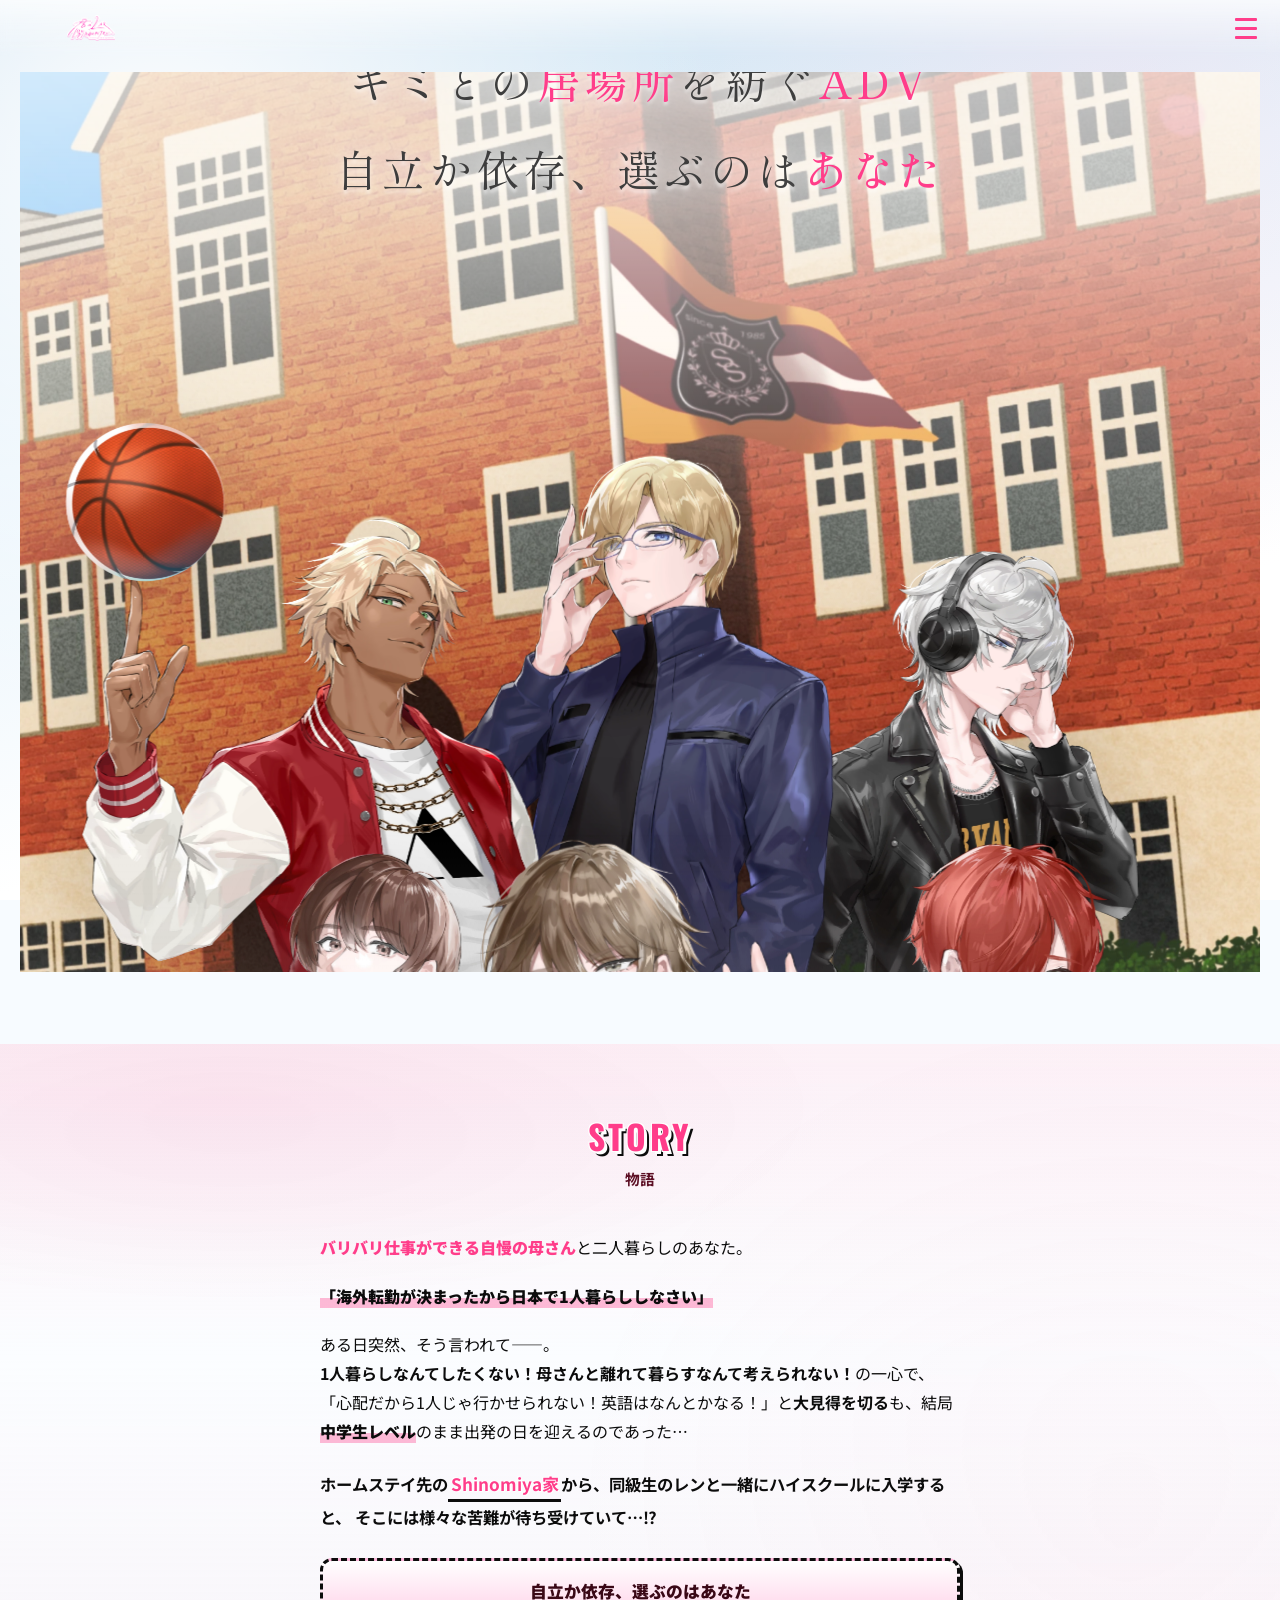
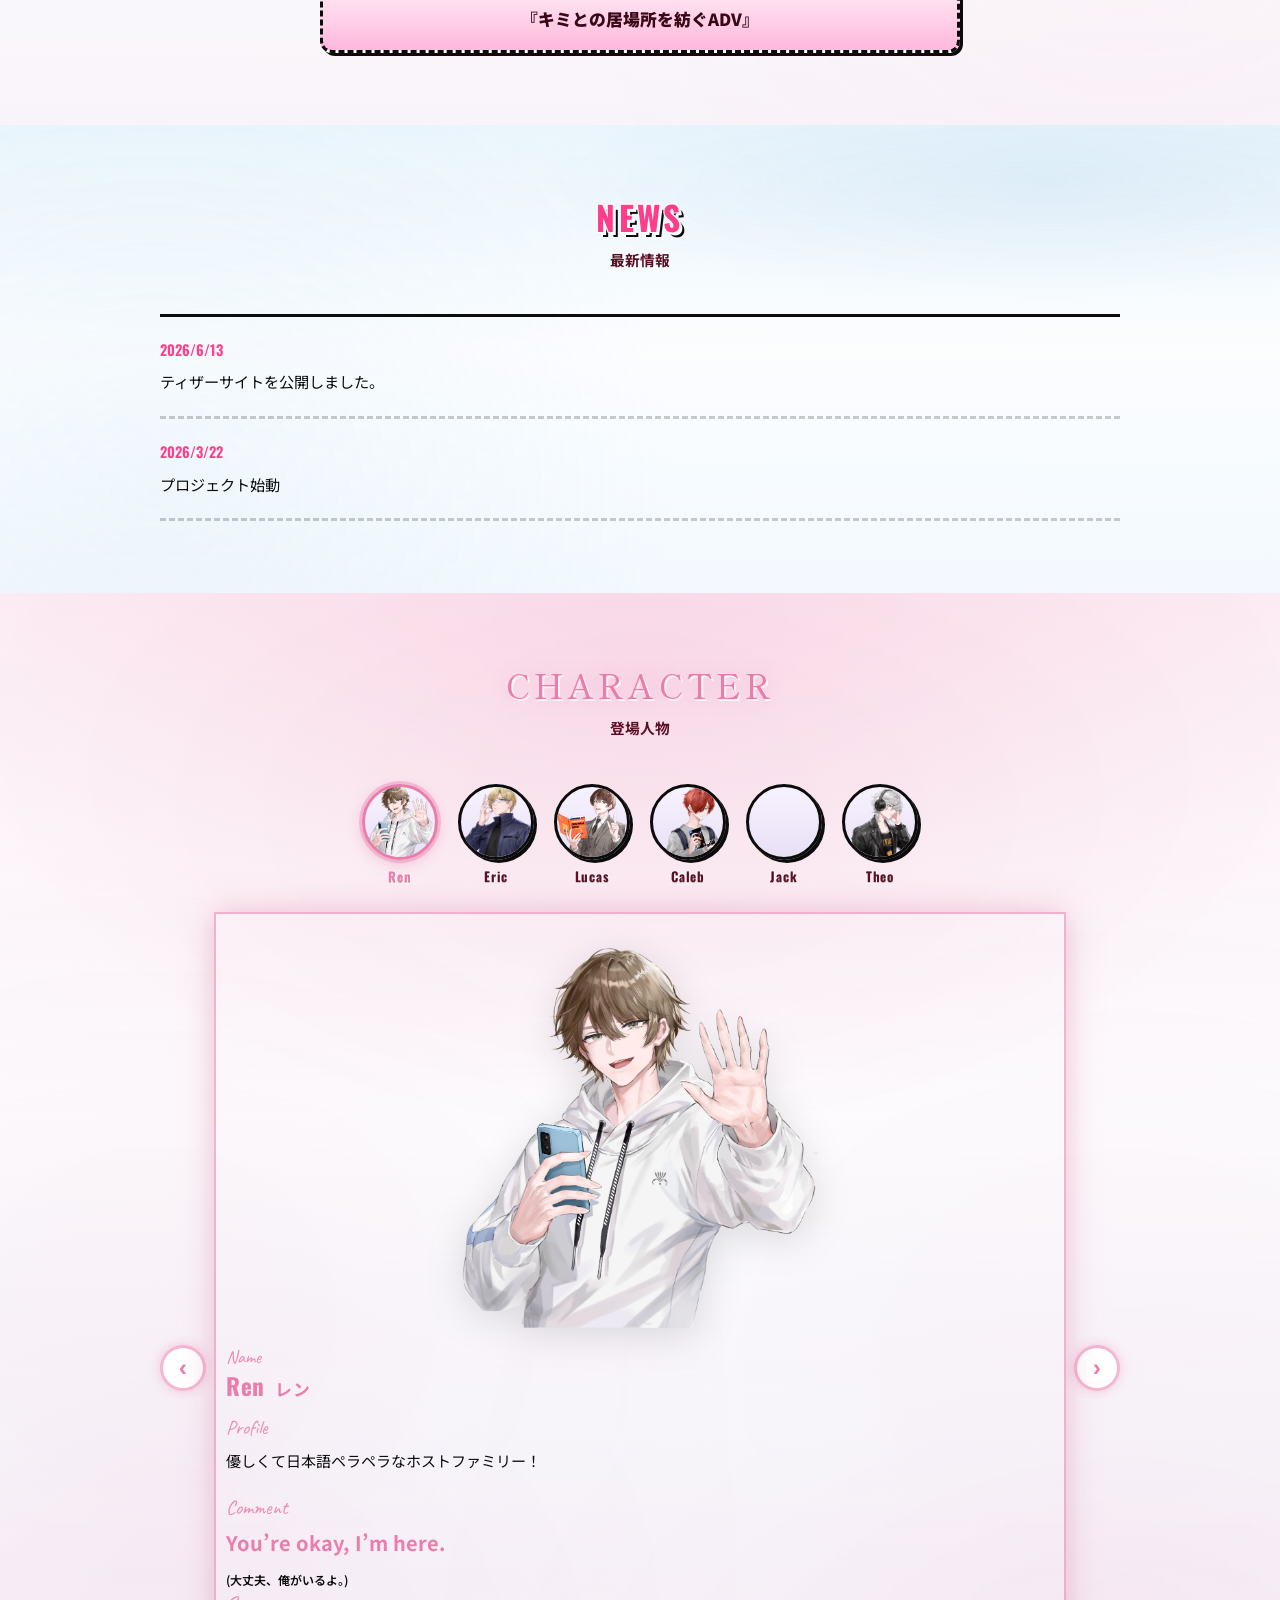
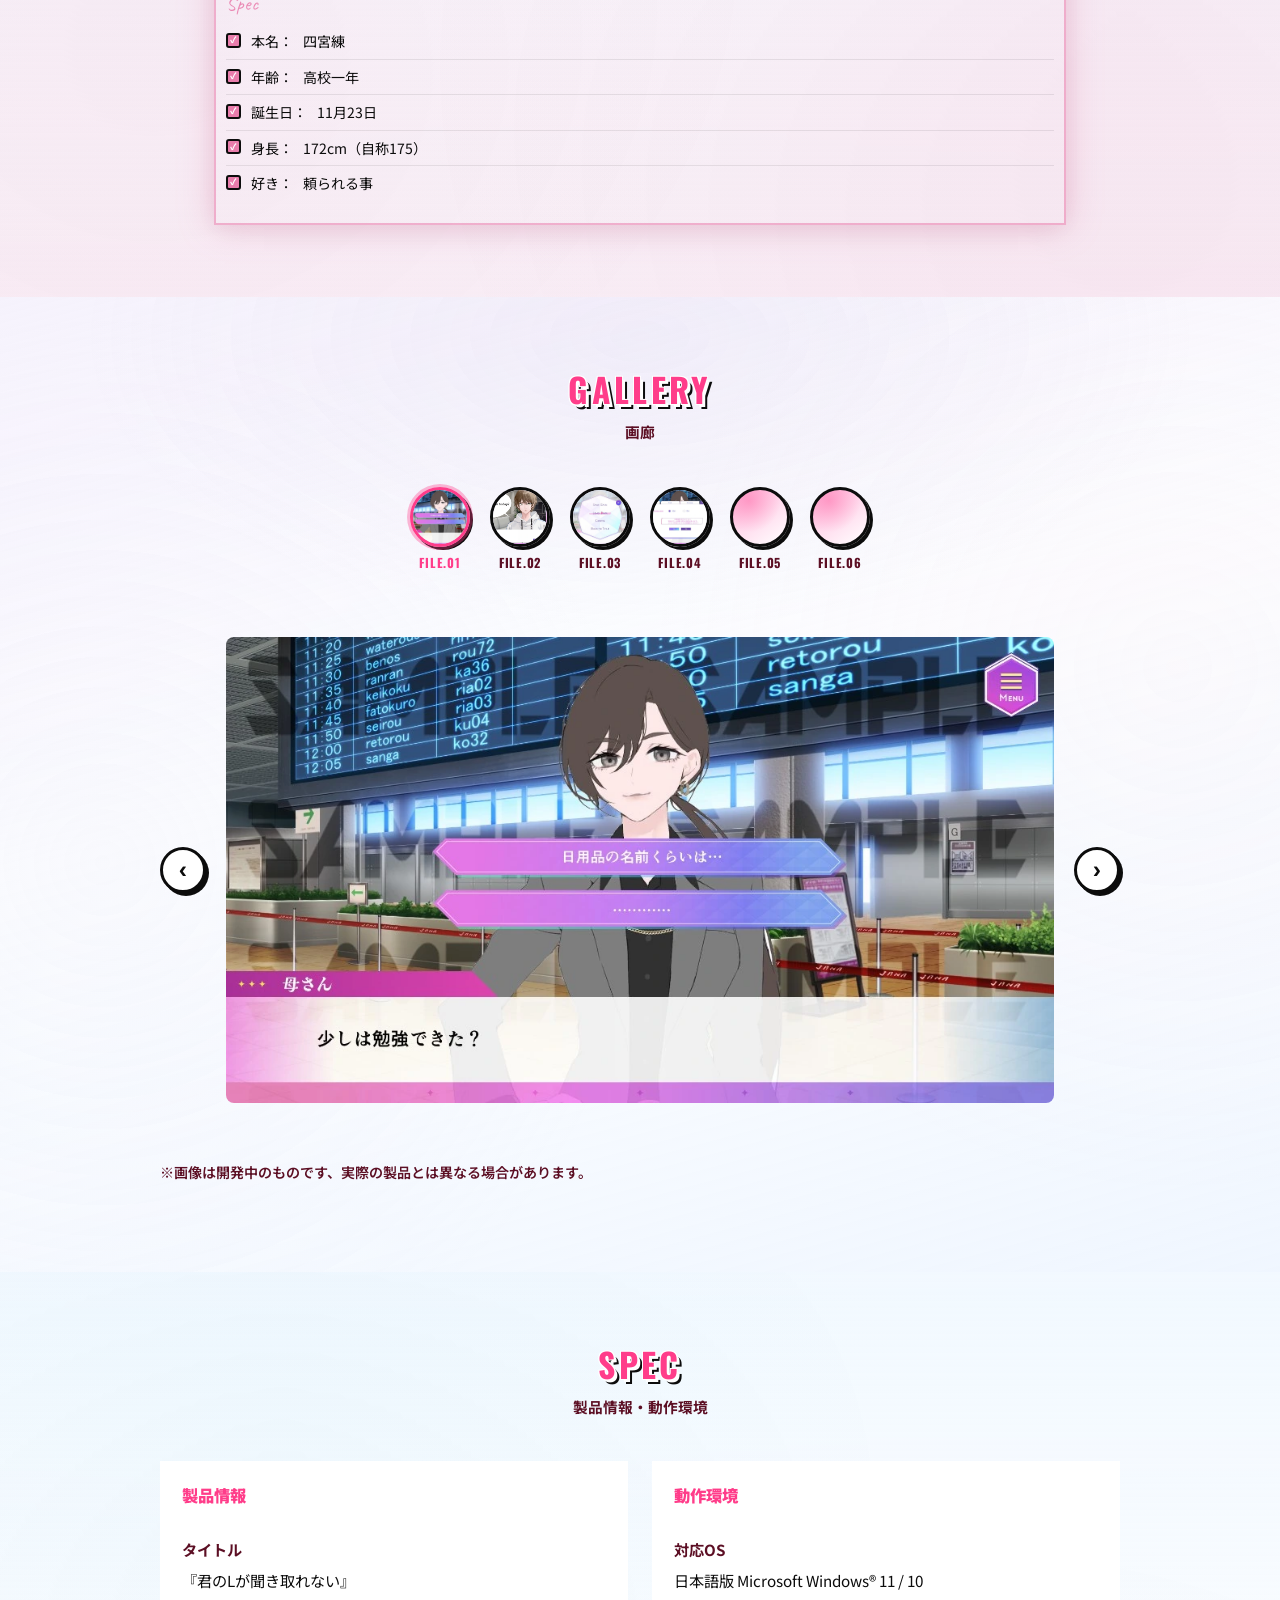
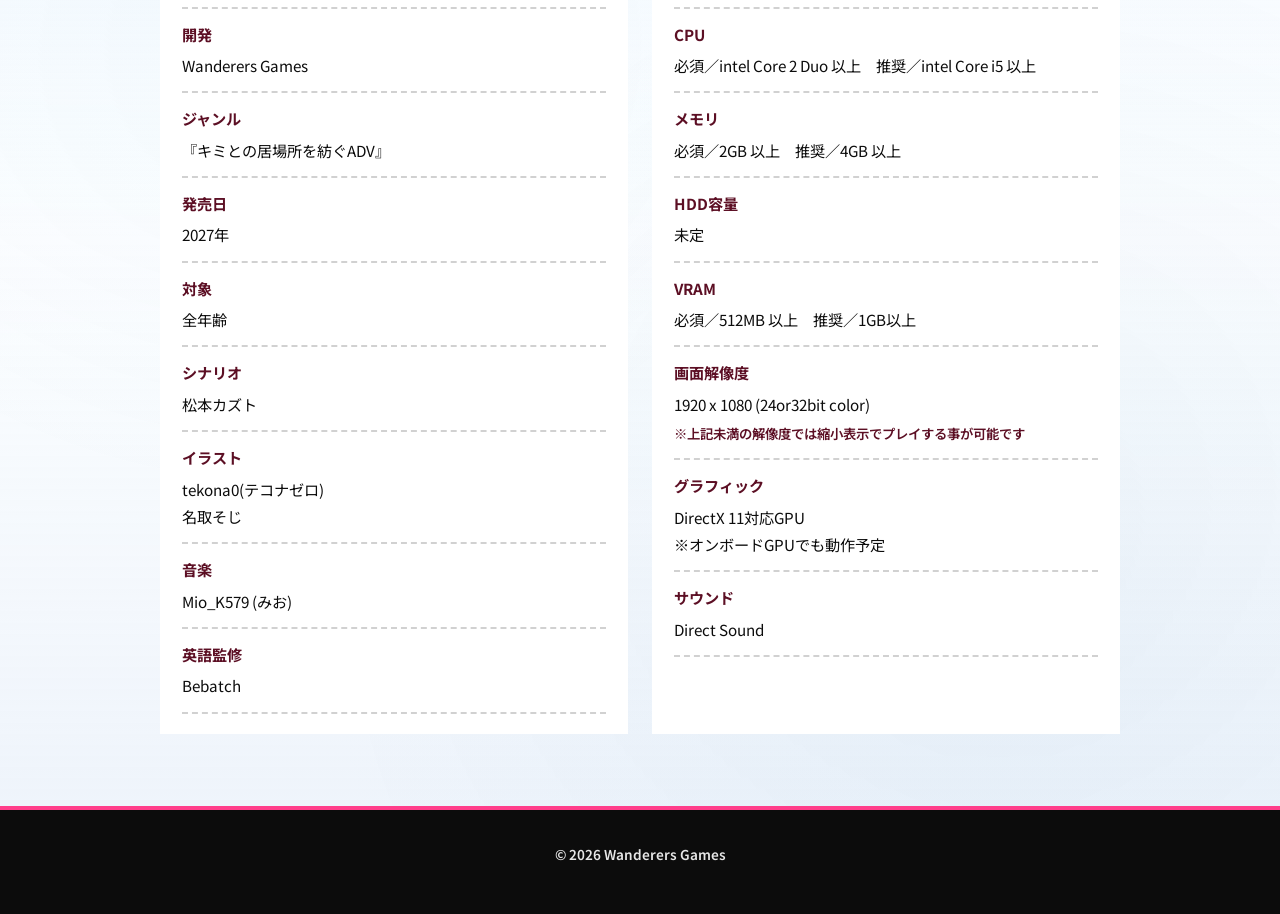
==== commit 1f09a754: "Add files via upload" ====
--- a/kimil/index.html
+++ b/kimil/index.html
@@ -31,20 +31,61 @@
             aria-label="『君のLが聞き取れない』（I CAN'T HEAR YOUR L'S.）トップへ">
             <span class="brand__logo" role="img" aria-hidden="true"></span>
         </a>
-        <nav class="site-nav" id="site-nav" aria-label="メイン">
-            <div class="nav-list-wrap">
-                <ul class="nav-list" id="nav-list">
-                    <li><a href="#intro">INTRO</a></li>
-                    <li><a href="#story">STORY</a></li>
-                    <li><a href="#news">NEWS</a></li>
-                    <li><a href="#character">CHARACTER</a></li>
-                    <li><a href="#gallery">GALLERY</a></li>
-                    <li><a href="#spec">SPEC</a></li>
-                </ul>
-                <span class="nav-indicator" id="nav-indicator" aria-hidden="true"></span>
+    </header>
+
+    <button type="button" class="site-nav-overlay" id="site-nav-overlay" aria-label="メニューを閉じる"
+        tabindex="-1" hidden></button>
+
+    <nav class="site-nav" id="site-nav" aria-label="メイン">
+        <div class="site-nav__deco" aria-hidden="true"></div>
+        <div class="site-nav__panel">
+            <div class="site-nav__head">
+                <a class="site-nav__brand" href="#intro" aria-label="トップへ">
+                    <span class="site-nav__brand-logo" role="img" aria-hidden="true"></span>
+                </a>
+                <button type="button" class="site-nav__close" aria-label="メニューを閉じる">
+                    <span aria-hidden="true">&times;</span>
+                </button>
             </div>
-        </nav>
-    </header>
+            <div class="site-nav__body">
+                <div class="site-nav__menu-label">
+                    <span class="site-nav__menu-title">MENU</span>
+                    <span class="site-nav__menu-rule" aria-hidden="true">
+                        <span class="site-nav__menu-line"></span>
+                        <span class="site-nav__menu-sakura">✿</span>
+                    </span>
+                </div>
+                <div class="nav-list-wrap">
+                    <ul class="nav-list" id="nav-list">
+                        <li><a href="#intro">INTRO</a></li>
+                        <li><a href="#story">STORY</a></li>
+                        <li><a href="#news">NEWS</a></li>
+                        <li><a href="#character">CHARACTER</a></li>
+                        <li><a href="#gallery">GALLERY</a></li>
+                        <li><a href="#spec">SPEC</a></li>
+                    </ul>
+                    <span class="nav-indicator" id="nav-indicator" aria-hidden="true"></span>
+                </div>
+            </div>
+            <footer class="site-nav__footer">
+                <div class="site-nav__footer-divider" aria-hidden="true">
+                    <span class="site-nav__footer-diamond">✦</span>
+                </div>
+                <p class="site-nav__tagline">Teaser Site</p>
+                <div class="site-nav__share">
+                    <span class="site-nav__share-label">SHARE</span>
+                    <a class="site-nav__share-x" href="https://twitter.com/intent/tweet?url=https%3A%2F%2Fwanderersgames.com%2Fkimil%2F&amp;text=%E3%80%8E%E5%90%9B%E3%81%AEL%E3%81%8C%E8%81%9E%E3%81%8D%E5%8F%96%E3%82%8C%E3%81%AA%E3%81%84%E3%80%8F%E5%85%AC%E5%BC%8F%E3%83%86%E3%82%A3%E3%82%B6%E3%83%BC"
+                        target="_blank" rel="noopener noreferrer" aria-label="Xでシェア">
+                        <svg class="site-nav__share-x-icon" viewBox="0 0 24 24" width="18" height="18" aria-hidden="true">
+                            <path fill="currentColor"
+                                d="M18.244 2.25h3.308l-7.227 8.26 8.502 11.24H16.17l-5.214-6.817L4.99 21.75H1.68l7.73-8.835L1.254 2.25H8.08l4.713 6.231zm-1.161 17.52h1.833L7.084 4.126H5.117z" />
+                        </svg>
+                    </a>
+                </div>
+                <p class="site-nav__copy">©2026 WanderersGames</p>
+            </footer>
+        </div>
+    </nav>
 
     <main>
         <section class="section section--hero" id="intro">
@@ -76,7 +117,7 @@
                     </div>
                     <div class="hero-v2__brand">
                         <h1 class="hero-v2__title">
-                            <img class="hero-v2__logo" src="images/title-logo.webp"
+                            <img class="hero-v2__logo" src="images/title-logo.png"
                                 alt="『君のLが聞き取れない』（I CAN'T HEAR YOUR L'S.）" width="1024"
                                 height="553" decoding="async" fetchpriority="high" />
                         </h1>
--- a/kimil/teaser.css
+++ b/kimil/teaser.css
@@ -132,7 +132,7 @@
     height: 46px;
     width: min(58vw, 300px);
     max-width: min(58vw, 300px);
-    background: url(images/title-logo.webp) no-repeat center / contain;
+    background: url(images/title-logo.png) no-repeat center / contain;
 }
 
 .nav-toggle {
@@ -282,6 +282,96 @@
     box-shadow: none;
 }
 
+@media (min-width: 1440px) {
+    .site-nav-overlay {
+        display: none !important;
+    }
+
+    .site-nav__deco,
+    .site-nav__head,
+    .site-nav__menu-label,
+    .site-nav__footer {
+        display: none;
+    }
+
+    .site-nav__panel {
+        display: contents;
+    }
+
+    .site-nav__body {
+        display: contents;
+    }
+
+    .site-nav {
+        position: fixed;
+        top: 0;
+        right: clamp(16px, 3vw, 36px);
+        left: max(200px, 32vw);
+        bottom: auto;
+        width: auto;
+        max-width: none;
+        height: var(--header-h);
+        padding: 0;
+        transform: none;
+        visibility: visible;
+        pointer-events: auto;
+        display: flex;
+        align-items: center;
+        justify-content: flex-end;
+        background: transparent;
+        border: none;
+        box-shadow: none;
+        overflow: visible;
+        z-index: 1001;
+    }
+
+    .nav-list-wrap {
+        flex: 1;
+        display: flex;
+        justify-content: flex-end;
+        overflow: visible;
+        padding: 0;
+        position: relative;
+    }
+
+    .nav-list {
+        flex-direction: row;
+        flex-wrap: wrap;
+        align-items: center;
+        justify-content: flex-end;
+    }
+
+    .nav-list li {
+        width: auto;
+        border-bottom: none;
+    }
+
+    .nav-list a {
+        display: inline-block;
+        width: auto;
+        padding: 12px clamp(6px, 1vw, 14px) 20px;
+        font-size: clamp(0.68rem, 1vw, 0.82rem);
+        font-weight: 500;
+        letter-spacing: 0.22em;
+        background: transparent;
+        border-radius: 0;
+        justify-content: flex-start;
+    }
+
+    .nav-list a::before,
+    .nav-list a::after {
+        content: none;
+    }
+
+    .nav-list a[aria-current="page"] {
+        background: transparent;
+    }
+
+    .nav-indicator {
+        display: block;
+    }
+}
+
 .section--hero {
     position: relative;
     margin-top: var(--header-h);
@@ -489,7 +579,7 @@
         0 1px 1px rgba(255, 255, 255, 0.5);
 }
 
-@media (min-width: 901px) {
+@media (min-width: 1440px) {
     .hero-v2__scene::after {
         content: none;
     }
@@ -528,7 +618,7 @@
     font-weight: 500;
 }
 
-@media (max-width: 900px) {
+@media (max-width: 1439px) {
     body.theme-pop {
         --header-h: var(--header-v2-h-mobile);
     }
@@ -2051,70 +2141,354 @@
     opacity: 0.9;
 }
 
-@media (max-width: 900px) {
+@media (max-width: 1439px) {
     .nav-toggle {
         display: flex;
-    }
-
-    .site-nav {
+        position: relative;
+        z-index: 1003;
+    }
+
+    .site-header {
+        z-index: 1002;
+    }
+
+    .site-nav-overlay {
         position: fixed;
-        top: var(--header-h);
-        left: 0;
-        right: 0;
-        bottom: 0;
-        background: rgba(255, 248, 252, 0.98);
-        padding: 22px;
+        inset: 0;
+        z-index: 1000;
+        border: none;
+        padding: 0;
+        margin: 0;
+        background: rgba(12, 12, 12, 0.38);
         opacity: 0;
         visibility: hidden;
         pointer-events: none;
-        transition: opacity 0.2s ease, visibility 0.2s;
-        border-top: 3px solid var(--black);
-    }
-
-    .site-nav {
-        background: rgba(245, 250, 255, 0.98);
-        border-top: 1px solid rgba(160, 190, 220, 0.45);
-    }
-
-    .nav-list a {
-        letter-spacing: 0.16em;
-        font-size: 0.92rem;
-        padding: 14px 10px 22px;
-    }
-
-    .nav-indicator {
-        display: none;
-    }
-
-    .nav-list a[aria-current="page"]::after {
-        content: "";
-        position: absolute;
-        left: 50%;
-        bottom: 8px;
-        transform: translateX(-50%);
-        width: calc(100% - 12px);
-        max-width: 5em;
-        height: 1px;
-        background: var(--pink-hot);
-        border-radius: 1px;
-    }
-
-    .site-nav.is-open {
+        transition: opacity 0.25s ease, visibility 0.25s;
+        cursor: pointer;
+    }
+
+    body.nav-open .site-nav-overlay {
         opacity: 1;
         visibility: visible;
         pointer-events: auto;
     }
 
+    .site-nav {
+        position: fixed;
+        top: 0;
+        right: 0;
+        bottom: 0;
+        left: auto;
+        flex: none;
+        width: min(88vw, 380px);
+        max-width: 100%;
+        z-index: 1001;
+        display: flex;
+        flex-direction: column;
+        padding: 0;
+        background: linear-gradient(180deg, #fff9fc 0%, #ffffff 42%, #fff5fa 100%);
+        border-left: 1px solid rgba(255, 184, 220, 0.45);
+        box-shadow: -12px 0 40px rgba(255, 61, 138, 0.12);
+        transform: translateX(100%);
+        visibility: hidden;
+        pointer-events: none;
+        transition:
+            transform 0.32s cubic-bezier(0.4, 0, 0.2, 1),
+            visibility 0s linear 0.32s;
+        overflow: hidden;
+    }
+
+    .site-nav.is-open {
+        transform: translateX(0);
+        visibility: visible;
+        pointer-events: auto;
+        transition:
+            transform 0.32s cubic-bezier(0.4, 0, 0.2, 1),
+            visibility 0s;
+    }
+
+    .site-nav__deco {
+        position: absolute;
+        right: -8%;
+        bottom: 0;
+        width: 78%;
+        height: 46%;
+        pointer-events: none;
+        z-index: 0;
+        opacity: 0.55;
+        background:
+            radial-gradient(ellipse 70% 55% at 72% 88%, rgba(255, 184, 220, 0.42) 0%, transparent 68%),
+            radial-gradient(rgba(255, 61, 138, 0.14) 1px, transparent 1px);
+        background-size: 100% 100%, 9px 9px;
+        mask-image: linear-gradient(135deg, transparent 15%, #000 55%);
+    }
+
+    .site-nav__panel {
+        position: relative;
+        z-index: 1;
+        display: flex;
+        flex-direction: column;
+        flex: 1;
+        min-height: 0;
+        padding:
+            calc(env(safe-area-inset-top, 0px) + 14px)
+            0
+            calc(env(safe-area-inset-bottom, 0px) + 12px);
+    }
+
+    .site-nav__head {
+        display: flex;
+        align-items: center;
+        justify-content: space-between;
+        gap: 12px;
+        padding: 0 18px 14px;
+        flex-shrink: 0;
+    }
+
+    .site-nav__brand {
+        display: block;
+        line-height: 0;
+        text-decoration: none;
+    }
+
+    .site-nav__brand-logo {
+        display: block;
+        width: min(42vw, 148px);
+        height: 28px;
+        background: url(images/title-logo.png) no-repeat left center / contain;
+    }
+
+    .site-nav__close {
+        display: flex;
+        align-items: center;
+        justify-content: center;
+        width: 40px;
+        height: 40px;
+        margin: 0;
+        padding: 0;
+        border: none;
+        border-radius: 50%;
+        background: transparent;
+        color: var(--pink-hot);
+        font-size: 2rem;
+        line-height: 1;
+        font-weight: 300;
+        cursor: pointer;
+        transition: background 0.15s ease, transform 0.15s ease;
+    }
+
+    .site-nav__close:hover,
+    .site-nav__close:focus-visible {
+        background: rgba(255, 61, 138, 0.08);
+        transform: scale(1.05);
+    }
+
+    .site-nav__body {
+        flex: 1;
+        min-height: 0;
+        display: flex;
+        flex-direction: column;
+        overflow: hidden;
+    }
+
+    .site-nav__menu-label {
+        display: flex;
+        align-items: center;
+        gap: 10px;
+        padding: 0 20px 12px;
+        flex-shrink: 0;
+    }
+
+    .site-nav__menu-title {
+        font-family: var(--font-en);
+        font-size: 0.72rem;
+        font-weight: 600;
+        letter-spacing: 0.28em;
+        color: var(--pink-hot);
+    }
+
+    .site-nav__menu-rule {
+        display: flex;
+        align-items: center;
+        gap: 8px;
+        flex: 1;
+        min-width: 0;
+    }
+
+    .site-nav__menu-line {
+        flex: 1;
+        height: 1px;
+        background: linear-gradient(90deg, rgba(255, 61, 138, 0.45), rgba(255, 184, 220, 0.2));
+    }
+
+    .site-nav__menu-sakura {
+        color: var(--pink-hot);
+        font-size: 0.82rem;
+        line-height: 1;
+        opacity: 0.85;
+    }
+
+    .nav-list-wrap {
+        flex: 1;
+        min-height: 0;
+        width: 100%;
+        overflow-y: auto;
+        -webkit-overflow-scrolling: touch;
+        padding: 0 10px 8px;
+    }
+
+    .nav-indicator {
+        display: none;
+    }
+
     .nav-list {
         flex-direction: column;
-        align-items: flex-start;
+        align-items: stretch;
         gap: 0;
+        width: 100%;
+    }
+
+    .nav-list li {
+        width: 100%;
+        border-bottom: 1px solid rgba(255, 184, 220, 0.28);
+    }
+
+    .nav-list li:last-child {
+        border-bottom: none;
     }
 
     .nav-list a {
-        display: block;
-        padding: 14px 8px;
-        font-size: 1rem;
+        position: relative;
+        display: flex;
+        align-items: center;
+        justify-content: space-between;
+        gap: 12px;
+        width: 100%;
+        margin: 0;
+        padding: 15px 14px 15px 18px;
+        font-family: var(--font-en);
+        font-size: 1.02rem;
+        font-weight: 600;
+        letter-spacing: 0.14em;
+        color: #2a2a2a;
+        text-decoration: none;
+        border-radius: 10px;
+        transition: background 0.15s ease, color 0.15s ease;
+    }
+
+    .nav-list a::after {
+        content: "›";
+        flex-shrink: 0;
+        font-size: 1.35rem;
+        line-height: 1;
+        font-weight: 400;
+        color: var(--pink-hot);
+    }
+
+    .nav-list a:hover,
+    .nav-list a:focus-visible {
+        color: var(--pink-hot);
+        background: rgba(255, 184, 220, 0.12);
+        text-decoration: none;
+    }
+
+    .nav-list a[aria-current="page"] {
+        color: var(--pink-hot);
+        background: rgba(255, 61, 138, 0.1);
+    }
+
+    .nav-list a[aria-current="page"]::before {
+        content: "";
+        position: absolute;
+        left: 4px;
+        top: 10px;
+        bottom: 10px;
+        width: 4px;
+        border-radius: 4px;
+        background: var(--pink-hot);
+    }
+
+    .site-nav__footer {
+        flex-shrink: 0;
+        padding: 8px 20px 4px;
+        text-align: center;
+    }
+
+    .site-nav__footer-divider {
+        display: flex;
+        align-items: center;
+        gap: 10px;
+        margin-bottom: 14px;
+    }
+
+    .site-nav__footer-divider::before,
+    .site-nav__footer-divider::after {
+        content: "";
+        flex: 1;
+        height: 1px;
+        background: linear-gradient(90deg, transparent, rgba(255, 61, 138, 0.28), transparent);
+    }
+
+    .site-nav__footer-diamond {
+        color: var(--pink-hot);
+        font-size: 0.65rem;
+        line-height: 1;
+        opacity: 0.8;
+    }
+
+    .site-nav__tagline {
+        margin: 0 0 16px;
+        font-family: var(--font-hand);
+        font-size: 1.65rem;
+        font-weight: 600;
+        color: var(--pink-hot);
+        line-height: 1.2;
+    }
+
+    .site-nav__share {
+        display: flex;
+        align-items: center;
+        justify-content: center;
+        gap: 14px;
+        margin-bottom: 18px;
+    }
+
+    .site-nav__share-label {
+        font-family: var(--font-en);
+        font-size: 0.68rem;
+        font-weight: 600;
+        letter-spacing: 0.24em;
+        color: var(--pink-hot);
+    }
+
+    .site-nav__share-x {
+        display: inline-flex;
+        align-items: center;
+        justify-content: center;
+        width: 34px;
+        height: 34px;
+        border-radius: 50%;
+        color: var(--pink-hot);
+        background: rgba(255, 255, 255, 0.85);
+        border: 1px solid rgba(255, 61, 138, 0.22);
+        text-decoration: none;
+        transition: background 0.15s ease, transform 0.15s ease, box-shadow 0.15s ease;
+    }
+
+    .site-nav__share-x:hover,
+    .site-nav__share-x:focus-visible {
+        background: rgba(255, 61, 138, 0.08);
+        transform: translateY(-1px);
+        box-shadow: 0 4px 12px rgba(255, 61, 138, 0.15);
+    }
+
+    .site-nav__copy {
+        margin: 0;
+        font-family: var(--font-en);
+        font-size: 0.62rem;
+        font-weight: 600;
+        letter-spacing: 0.18em;
+        color: rgba(255, 61, 138, 0.72);
     }
 
     .news-list li {
@@ -2180,6 +2554,9 @@
     }
 
     .brand,
+    .site-nav,
+    .site-nav-overlay,
+    .site-nav__close,
     .nav-indicator,
     .hero-v2__bg,
     .hero-v2__gradient,
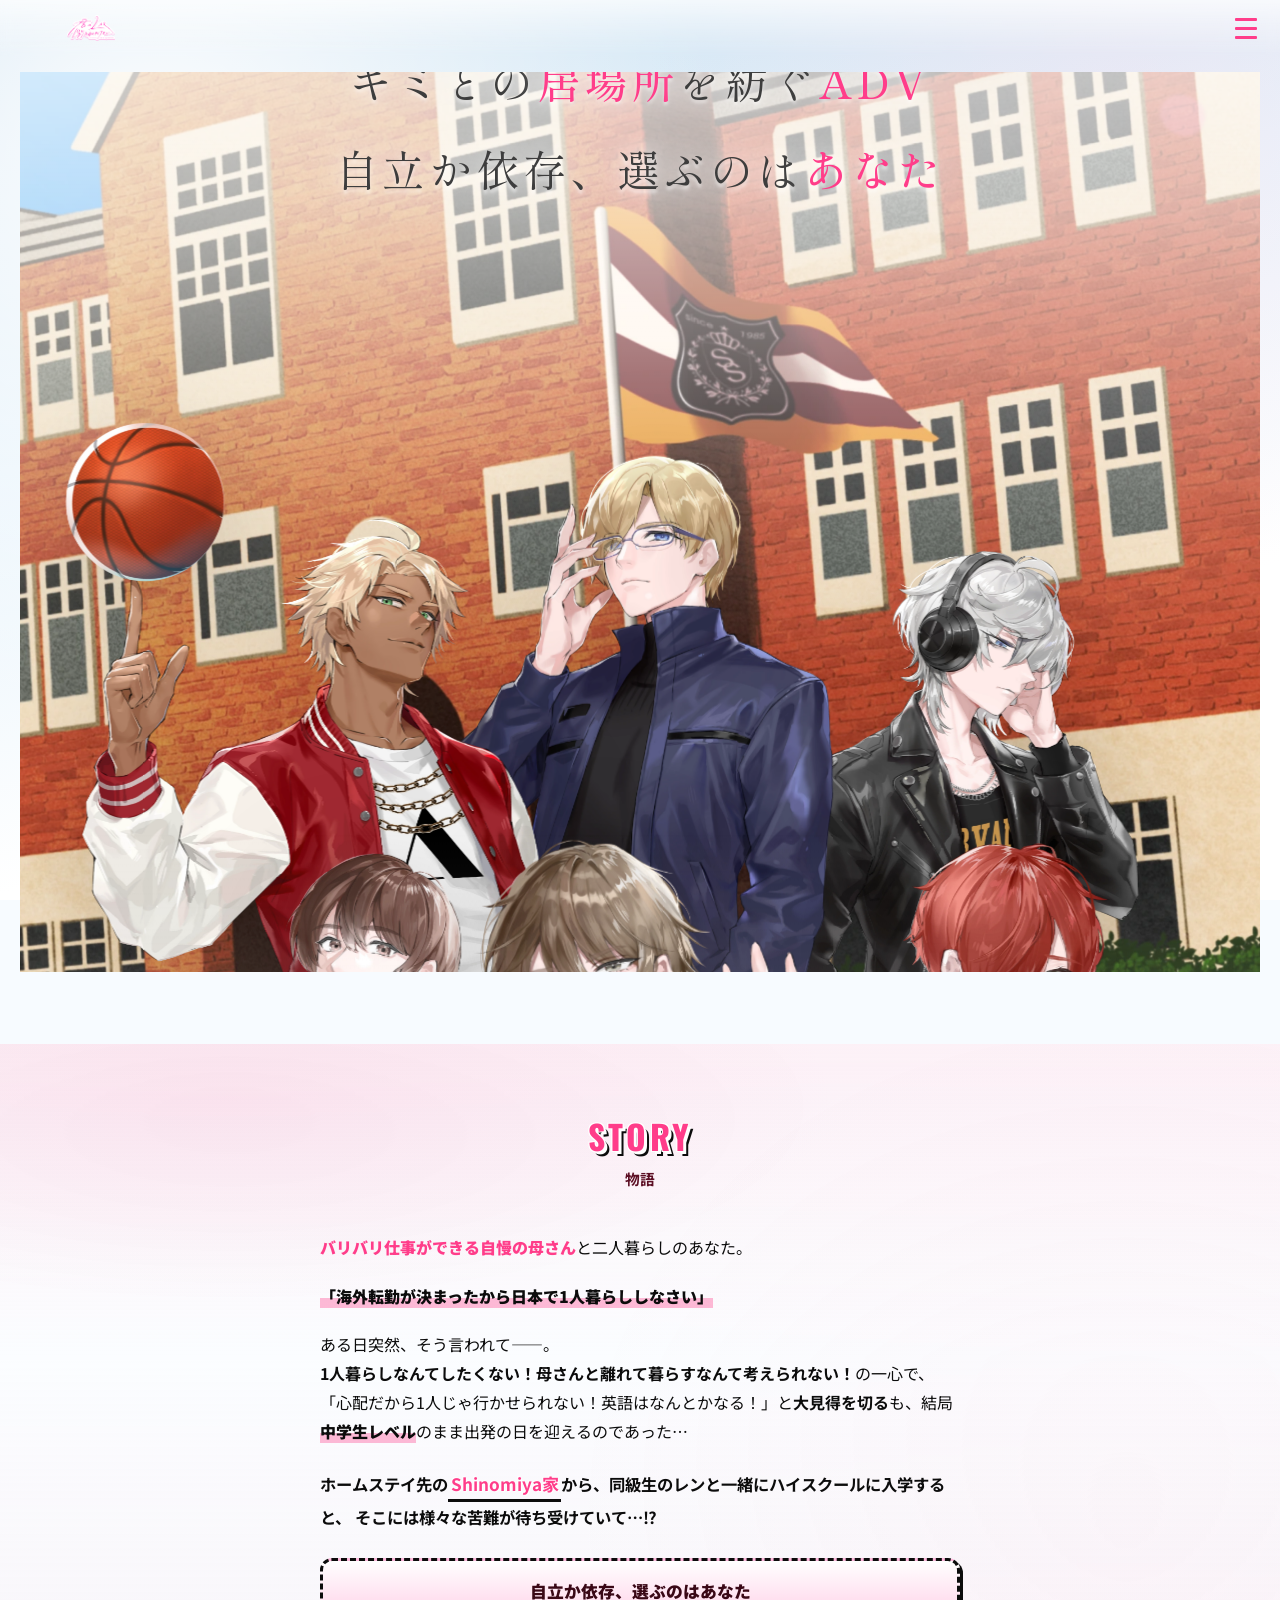
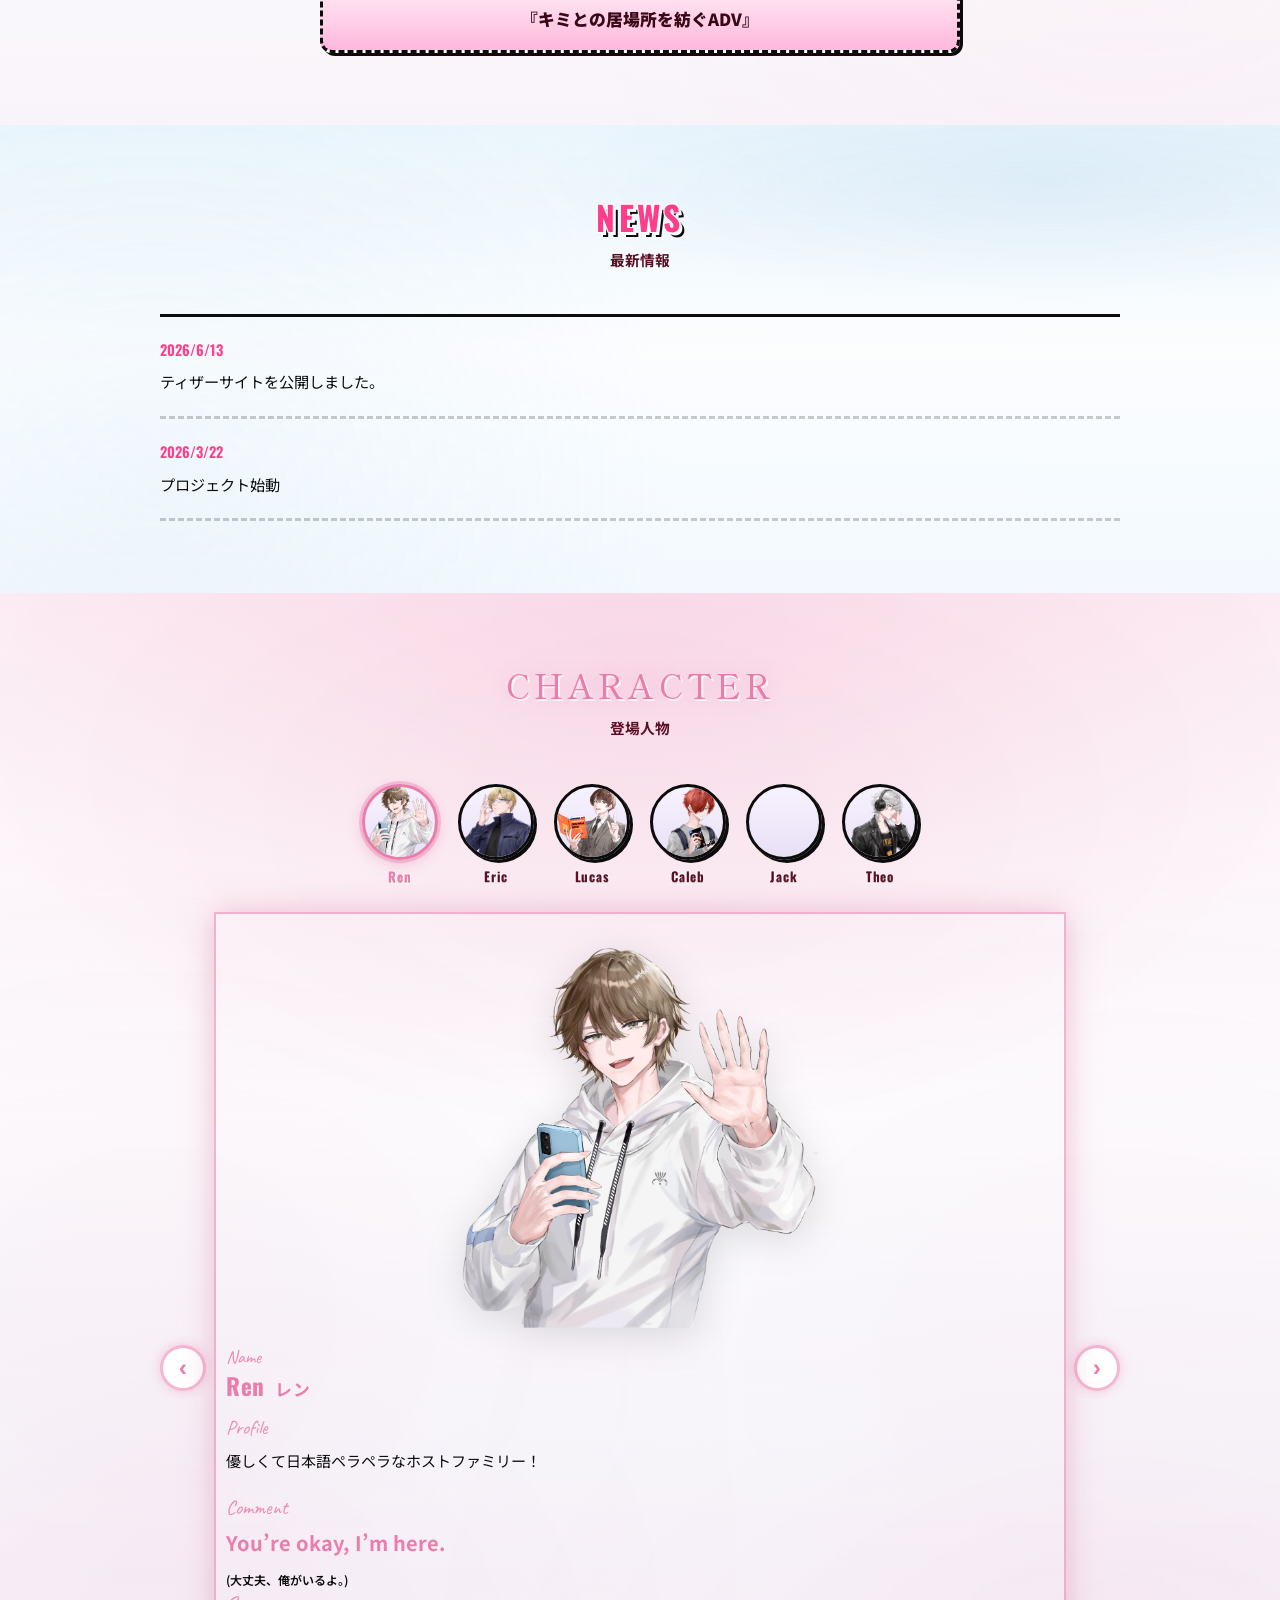
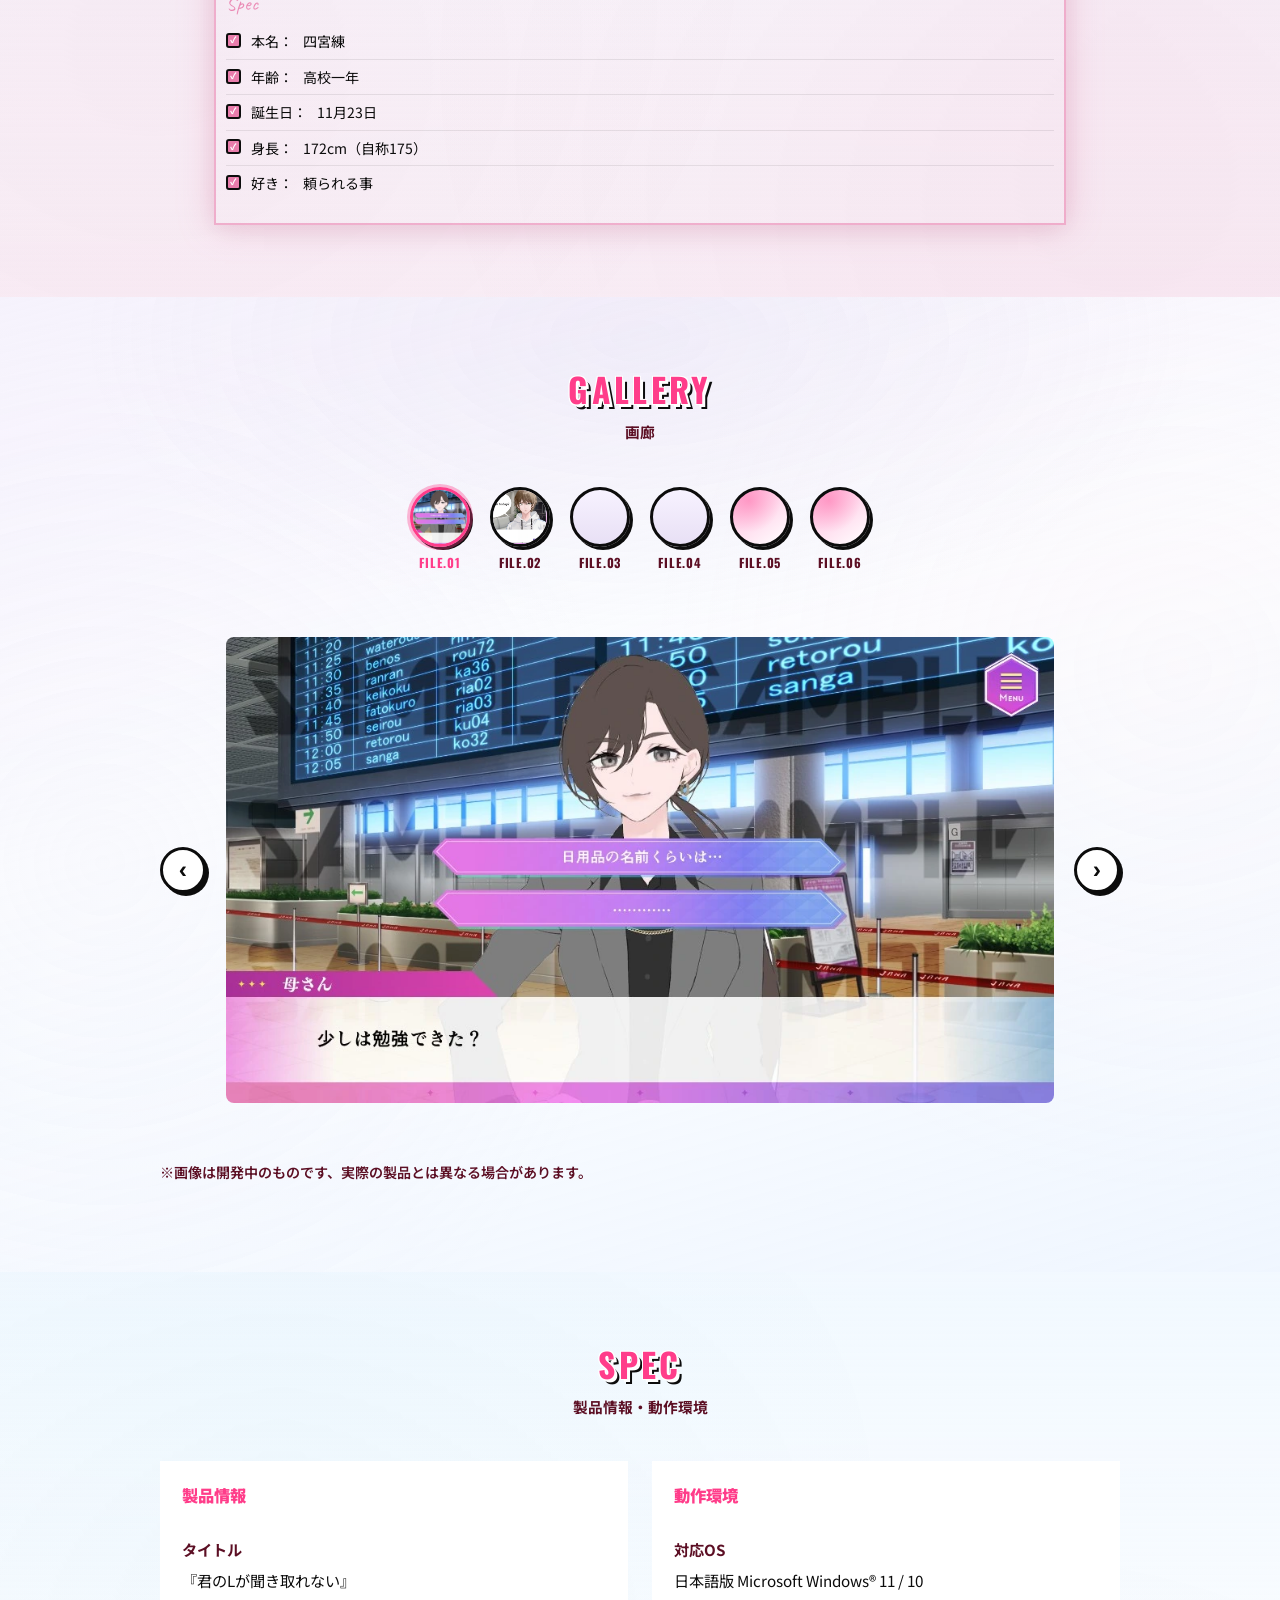
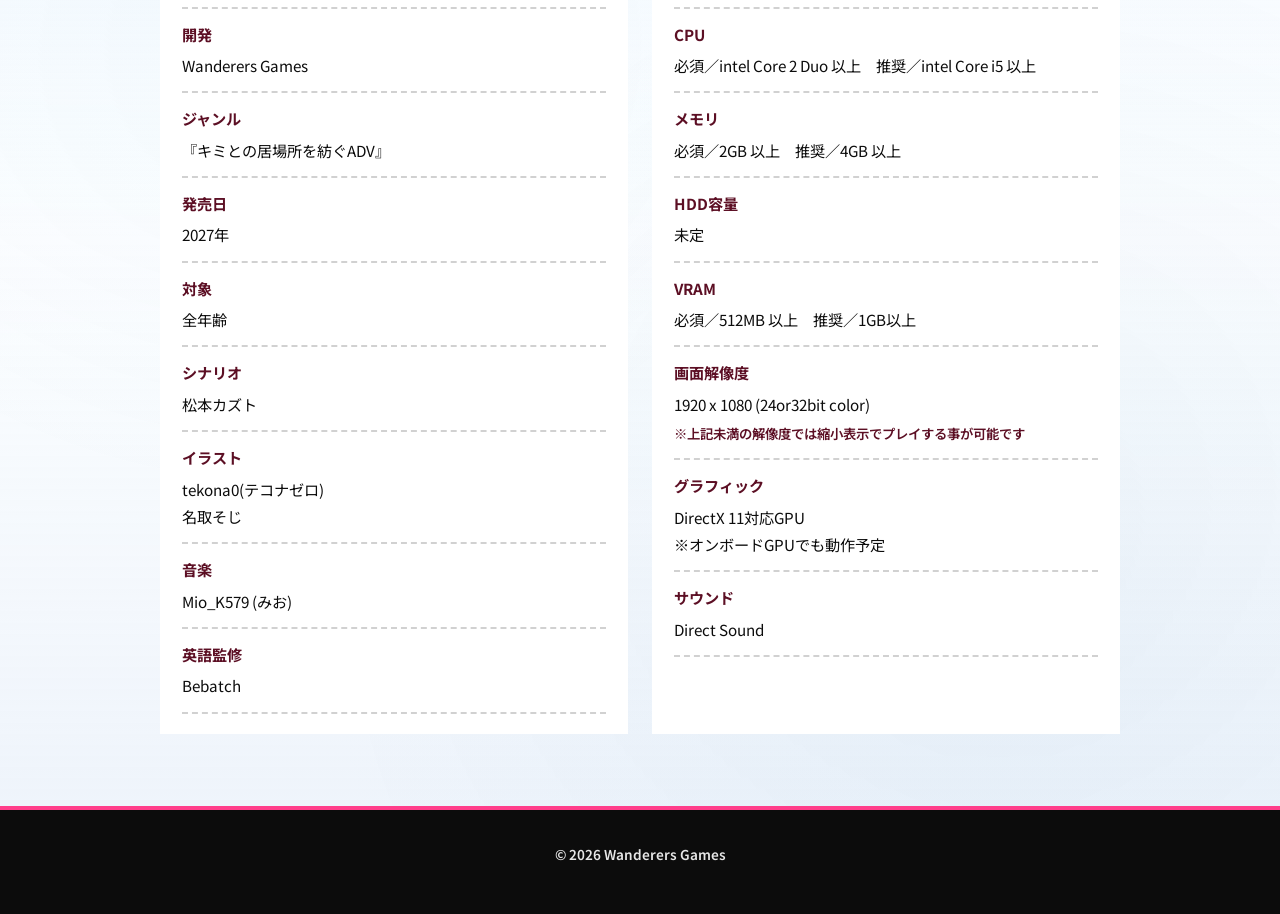
==== commit 26ae00f3: "Add files via upload" ====
--- a/kimil/index.html
+++ b/kimil/index.html
@@ -9,10 +9,15 @@
     <meta property="og:type" content="website" />
     <meta property="og:title" content="『君のLが聞き取れない』ティザー | Wanderers Games" />
     <meta property="og:description" content="『キミとの居場所を紡ぐADV』『君のLが聞き取れない』公式ティザー" />
-    <meta property="og:url" content="https://wanderersgames.com/kimil/" />
-    <meta property="og:image" content="https://wanderersgames.com/kimil/images/eyecatch.png" />
+    <meta property="og:url" content="https://wanderers-games.com/kimil/" />
+    <meta property="og:image" content="https://wanderers-games.com/kimil/images/og-image.jpg" />
+    <meta property="og:image:width" content="1200" />
+    <meta property="og:image:height" content="630" />
+    <meta property="og:image:alt" content="『君のLが聞き取れない』キービジュアル" />
     <meta name="twitter:card" content="summary_large_image" />
-    <meta name="twitter:image" content="https://wanderersgames.com/kimil/images/eyecatch.png" />
+    <meta name="twitter:title" content="『君のLが聞き取れない』ティザー | Wanderers Games" />
+    <meta name="twitter:description" content="『キミとの居場所を紡ぐADV』『君のLが聞き取れない』公式ティザー" />
+    <meta name="twitter:image" content="https://wanderers-games.com/kimil/images/og-image.jpg" />
     <link rel="preconnect" href="https://fonts.googleapis.com" />
     <link rel="preconnect" href="https://fonts.gstatic.com" crossorigin />
     <link
@@ -74,7 +79,7 @@
                 <p class="site-nav__tagline">Teaser Site</p>
                 <div class="site-nav__share">
                     <span class="site-nav__share-label">SHARE</span>
-                    <a class="site-nav__share-x" href="https://twitter.com/intent/tweet?url=https%3A%2F%2Fwanderersgames.com%2Fkimil%2F&amp;text=%E3%80%8E%E5%90%9B%E3%81%AEL%E3%81%8C%E8%81%9E%E3%81%8D%E5%8F%96%E3%82%8C%E3%81%AA%E3%81%84%E3%80%8F%E5%85%AC%E5%BC%8F%E3%83%86%E3%82%A3%E3%82%B6%E3%83%BC"
+                    <a class="site-nav__share-x" href="https://twitter.com/intent/tweet?url=https%3A%2F%2Fwanderers-games.com%2Fkimil%2F&amp;text=%E3%80%8E%E5%90%9B%E3%81%AEL%E3%81%8C%E8%81%9E%E3%81%8D%E5%8F%96%E3%82%8C%E3%81%AA%E3%81%84%E3%80%8F%E5%85%AC%E5%BC%8F%E3%83%86%E3%82%A3%E3%82%B6%E3%83%BC"
                         target="_blank" rel="noopener noreferrer" aria-label="Xでシェア">
                         <svg class="site-nav__share-x-icon" viewBox="0 0 24 24" width="18" height="18" aria-hidden="true">
                             <path fill="currentColor"
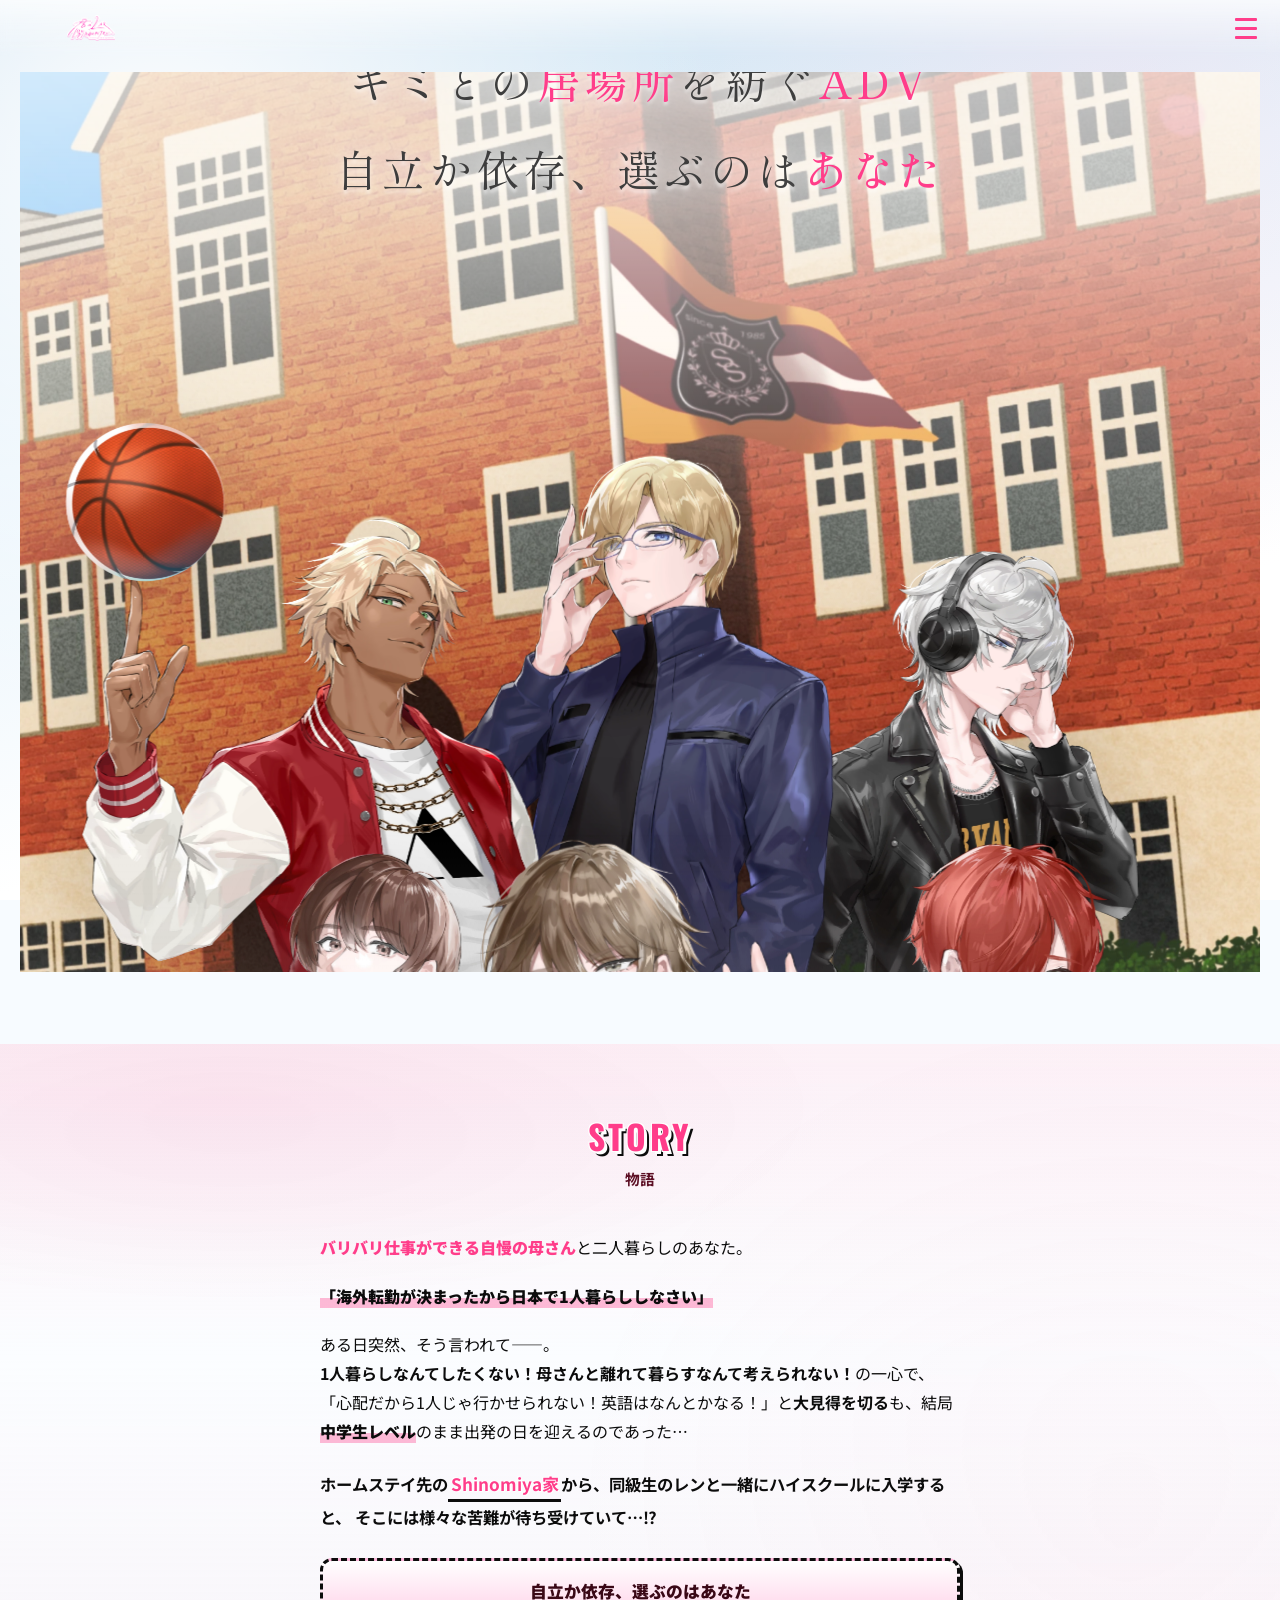
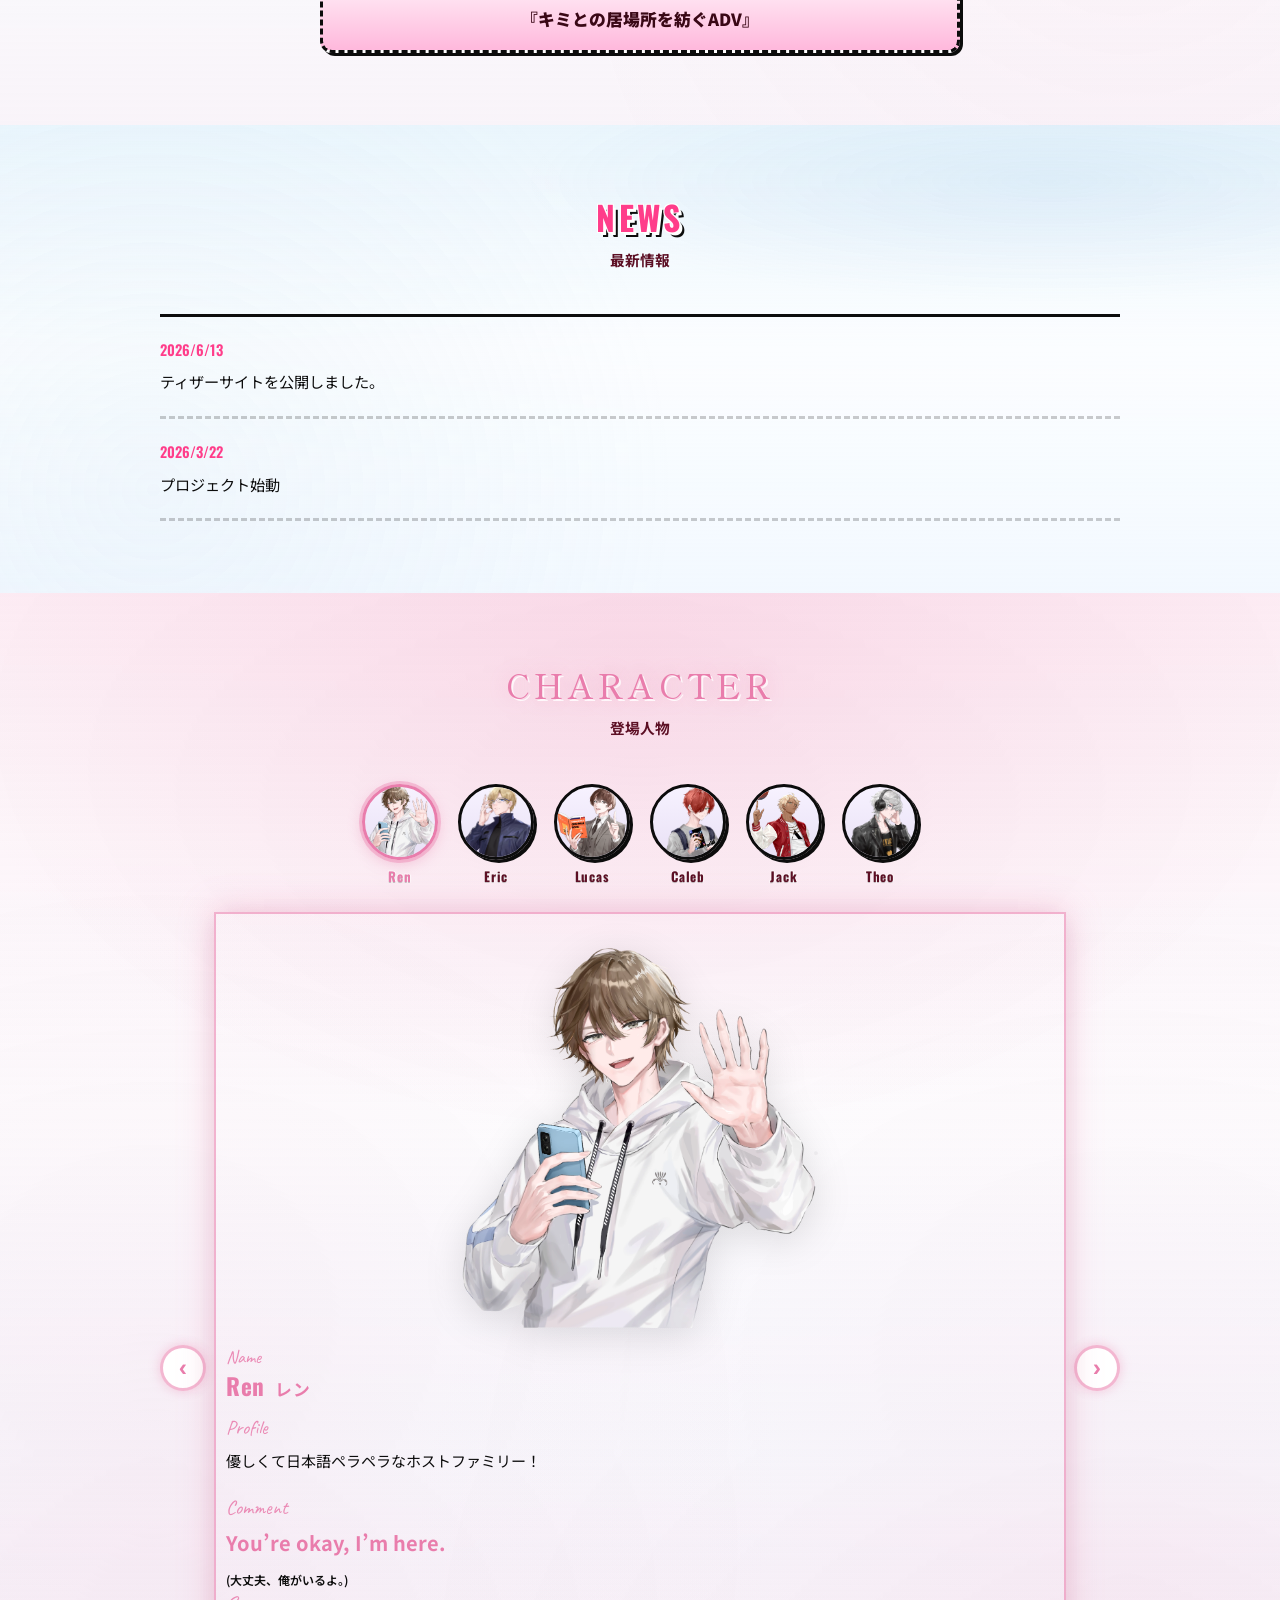
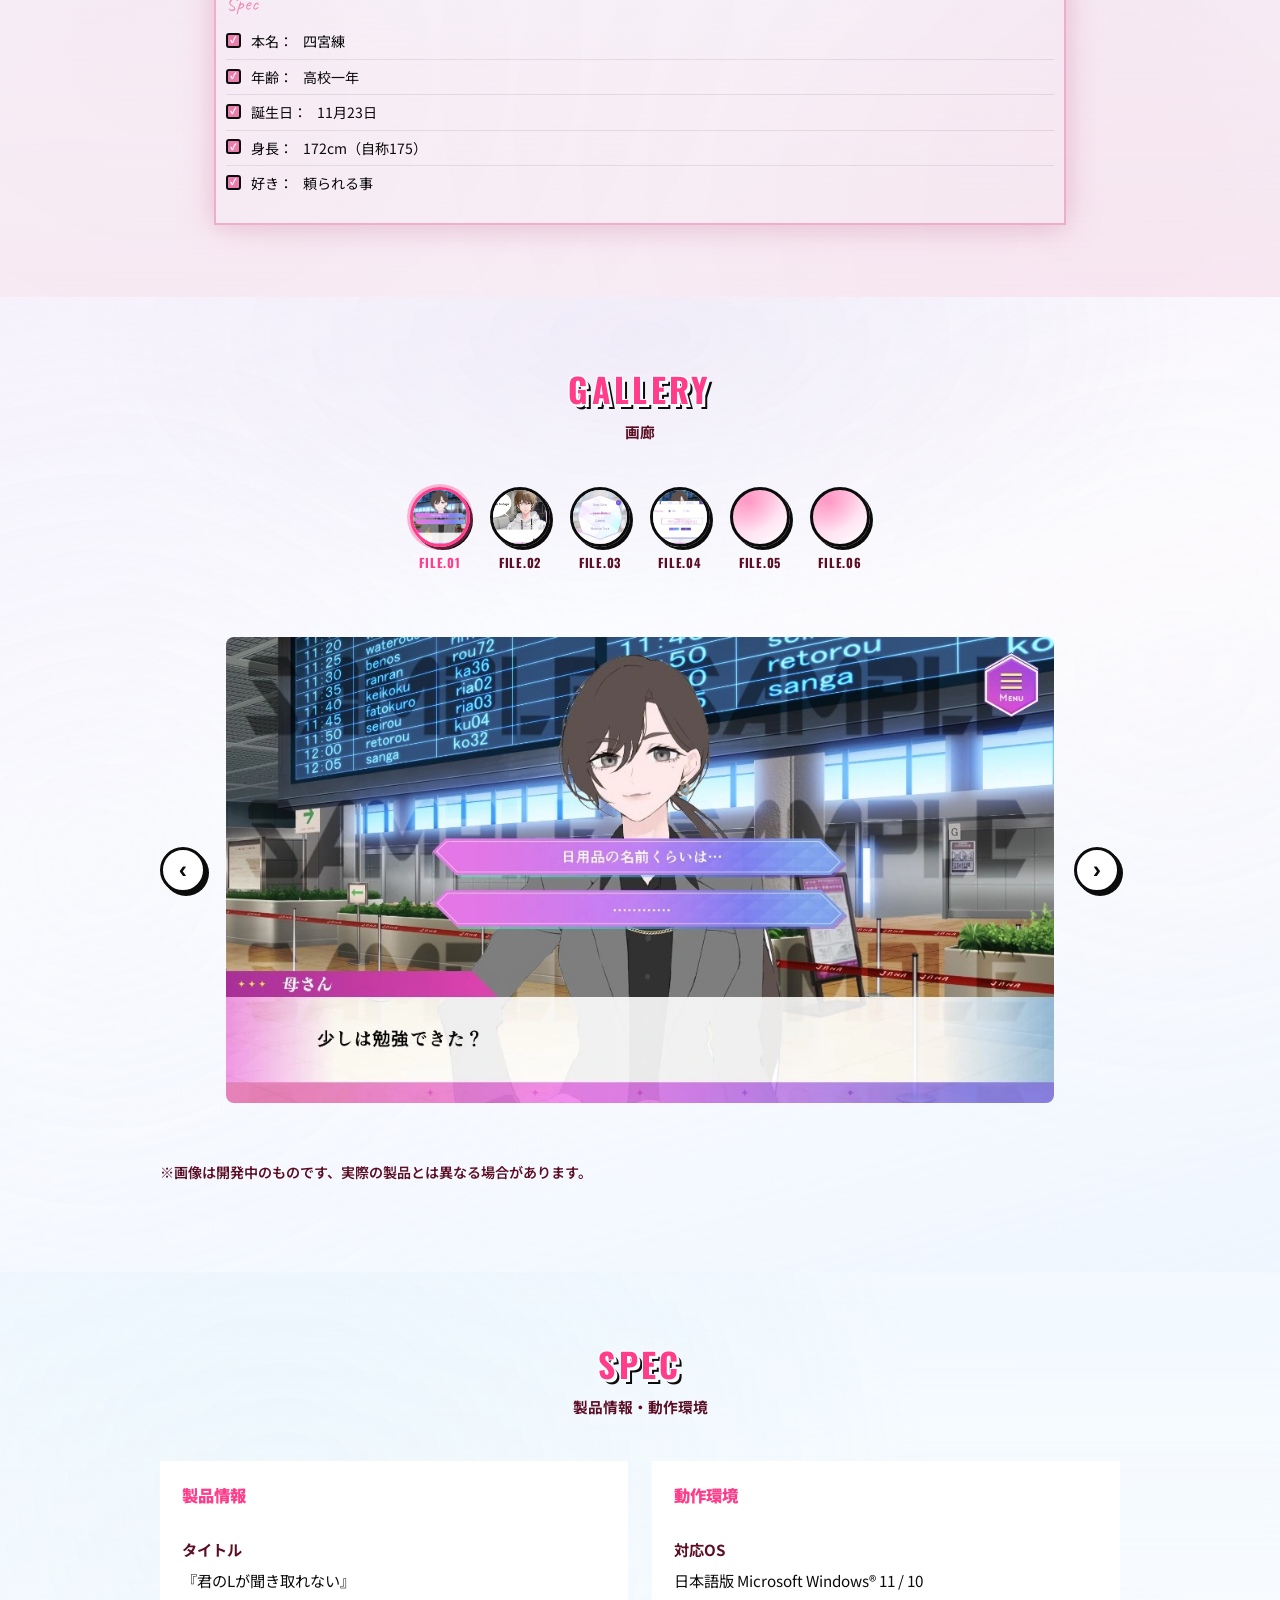
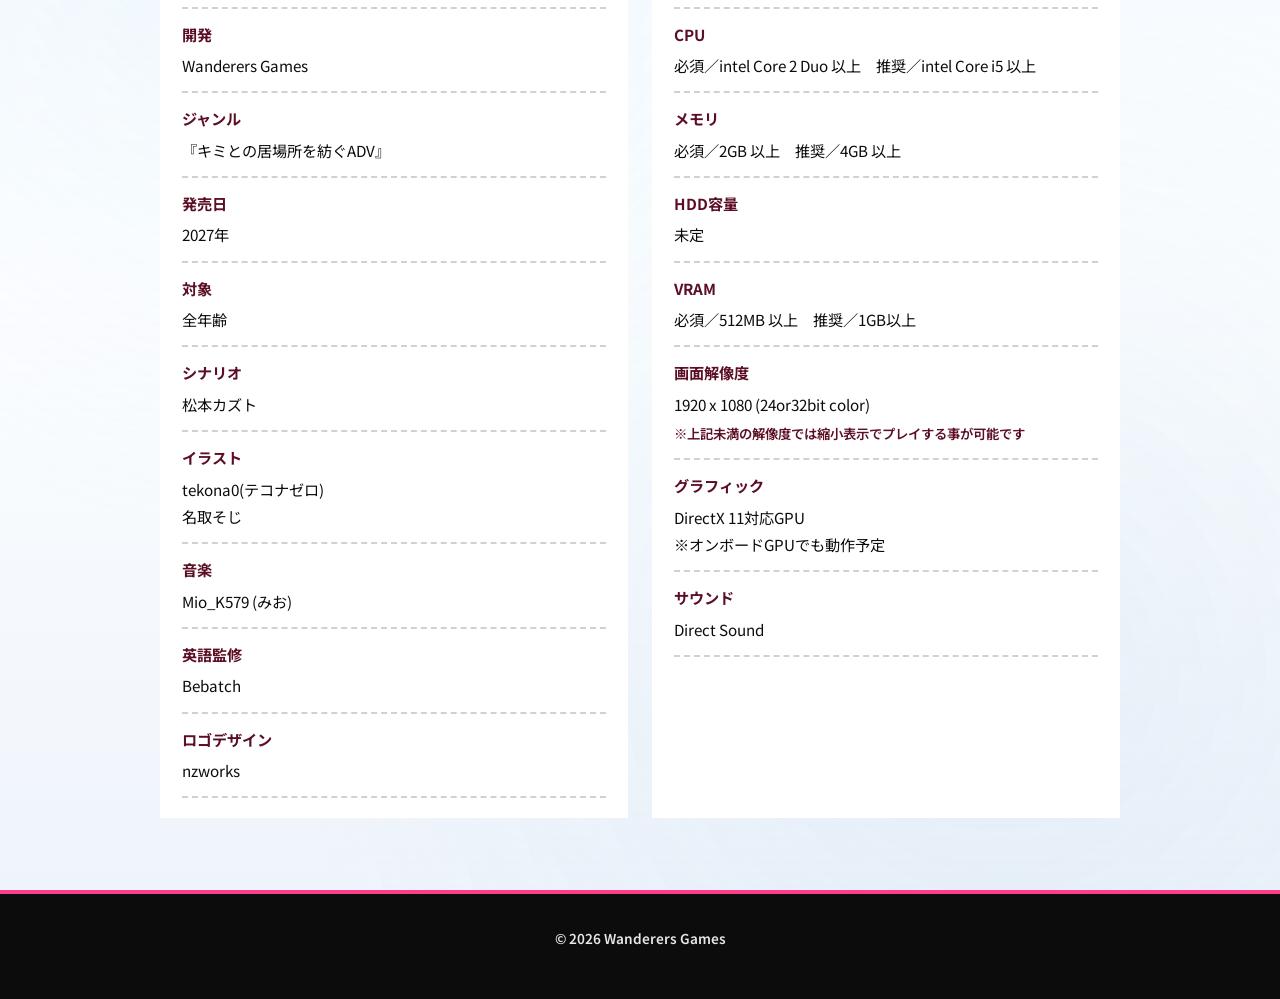
==== commit f545ba15: "Add files via upload" ====
--- a/kimil/index.html
+++ b/kimil/index.html
@@ -647,6 +647,10 @@
                                 <dt>英語監修</dt>
                                 <dd>Bebatch</dd>
                             </div>
+                            <div>
+                                <dt>ロゴデザイン</dt>
+                                <dd>nzworks</dd>
+                            </div>
                         </dl>
                     </div>
                     <div class="spec-block pop-card">
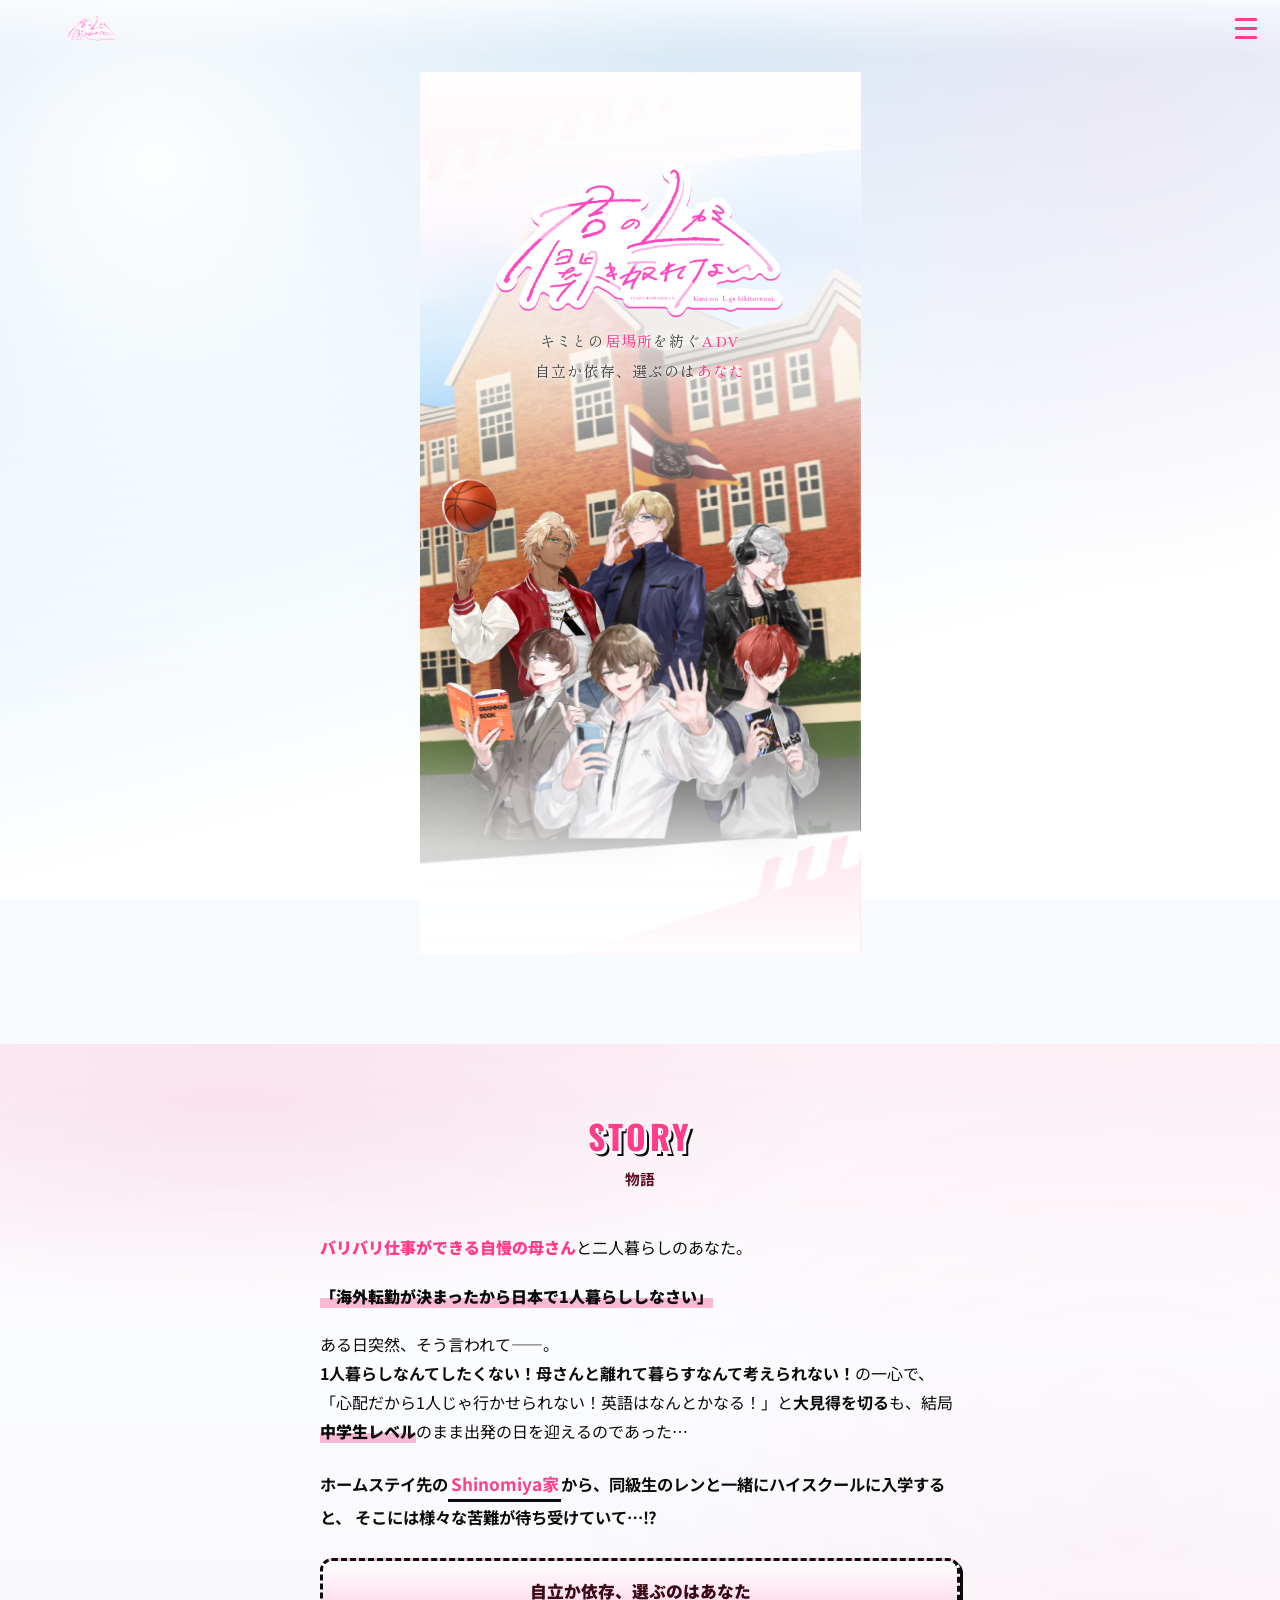
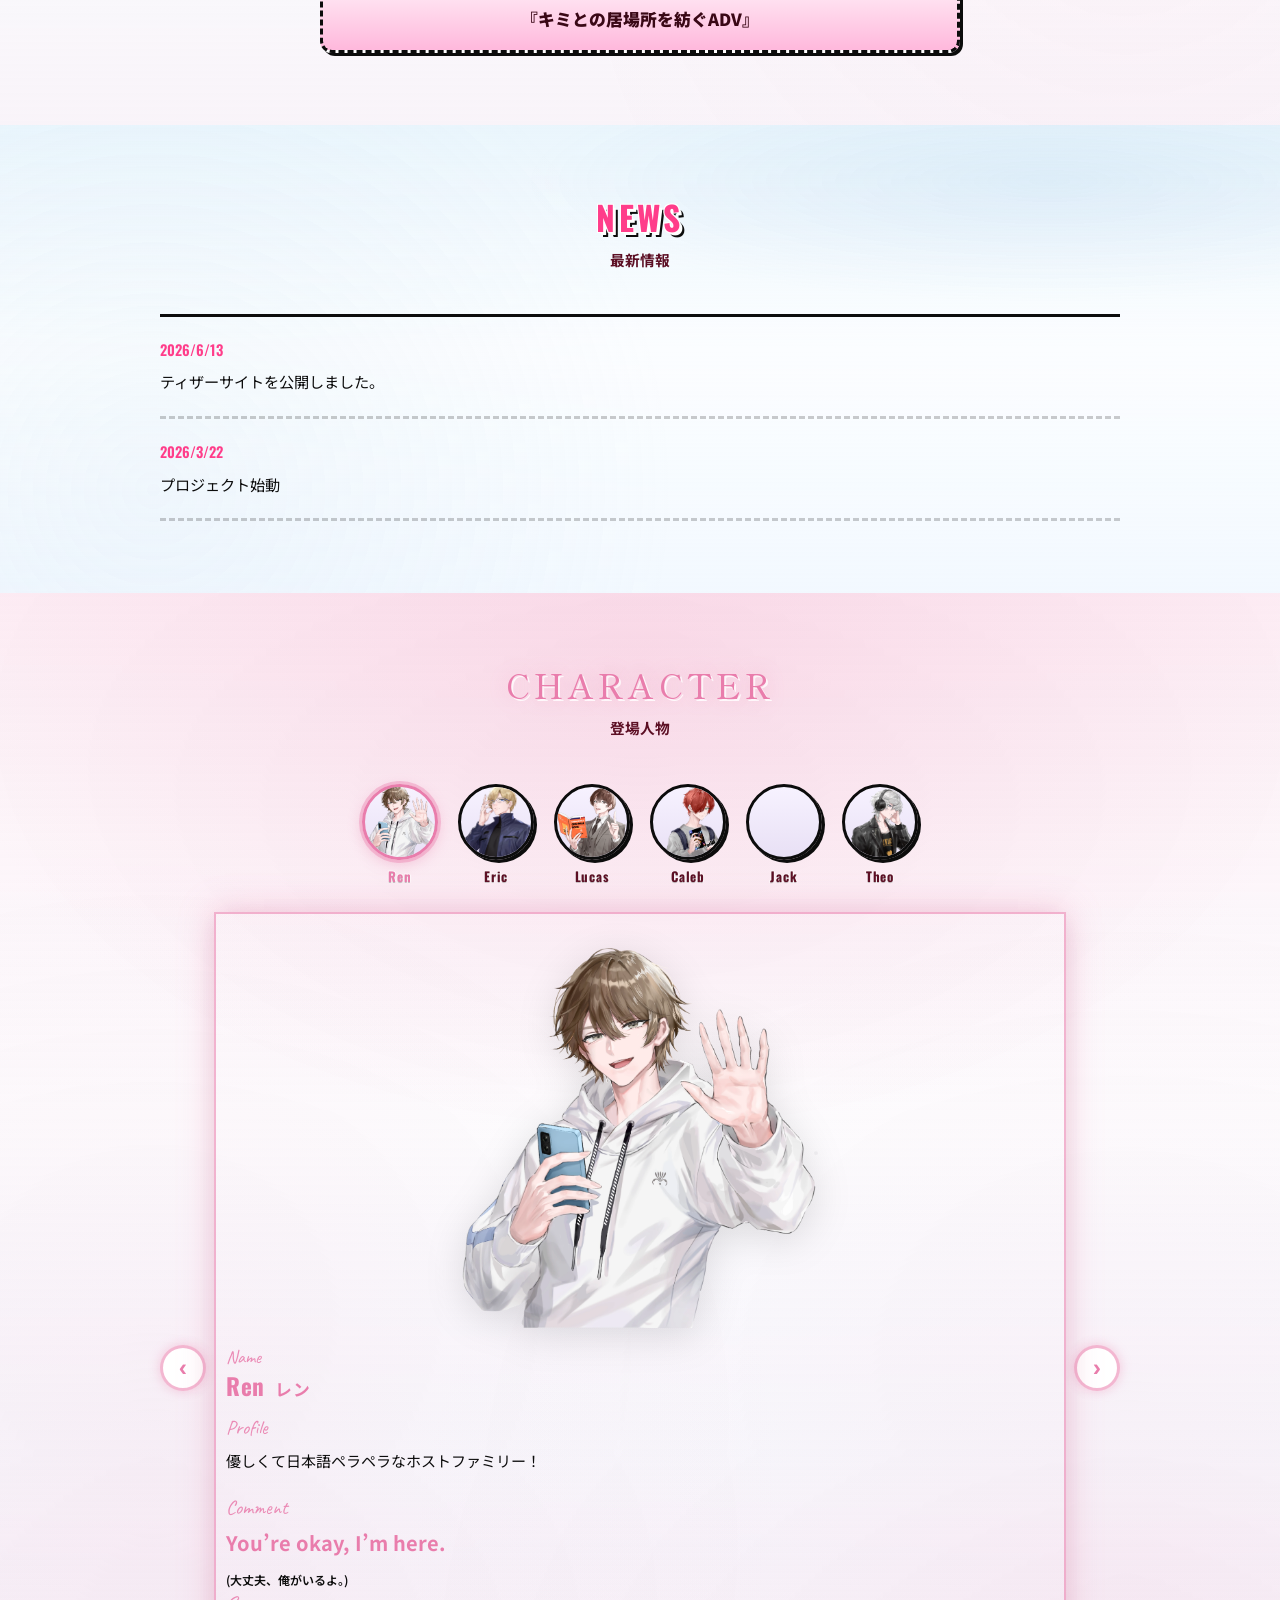
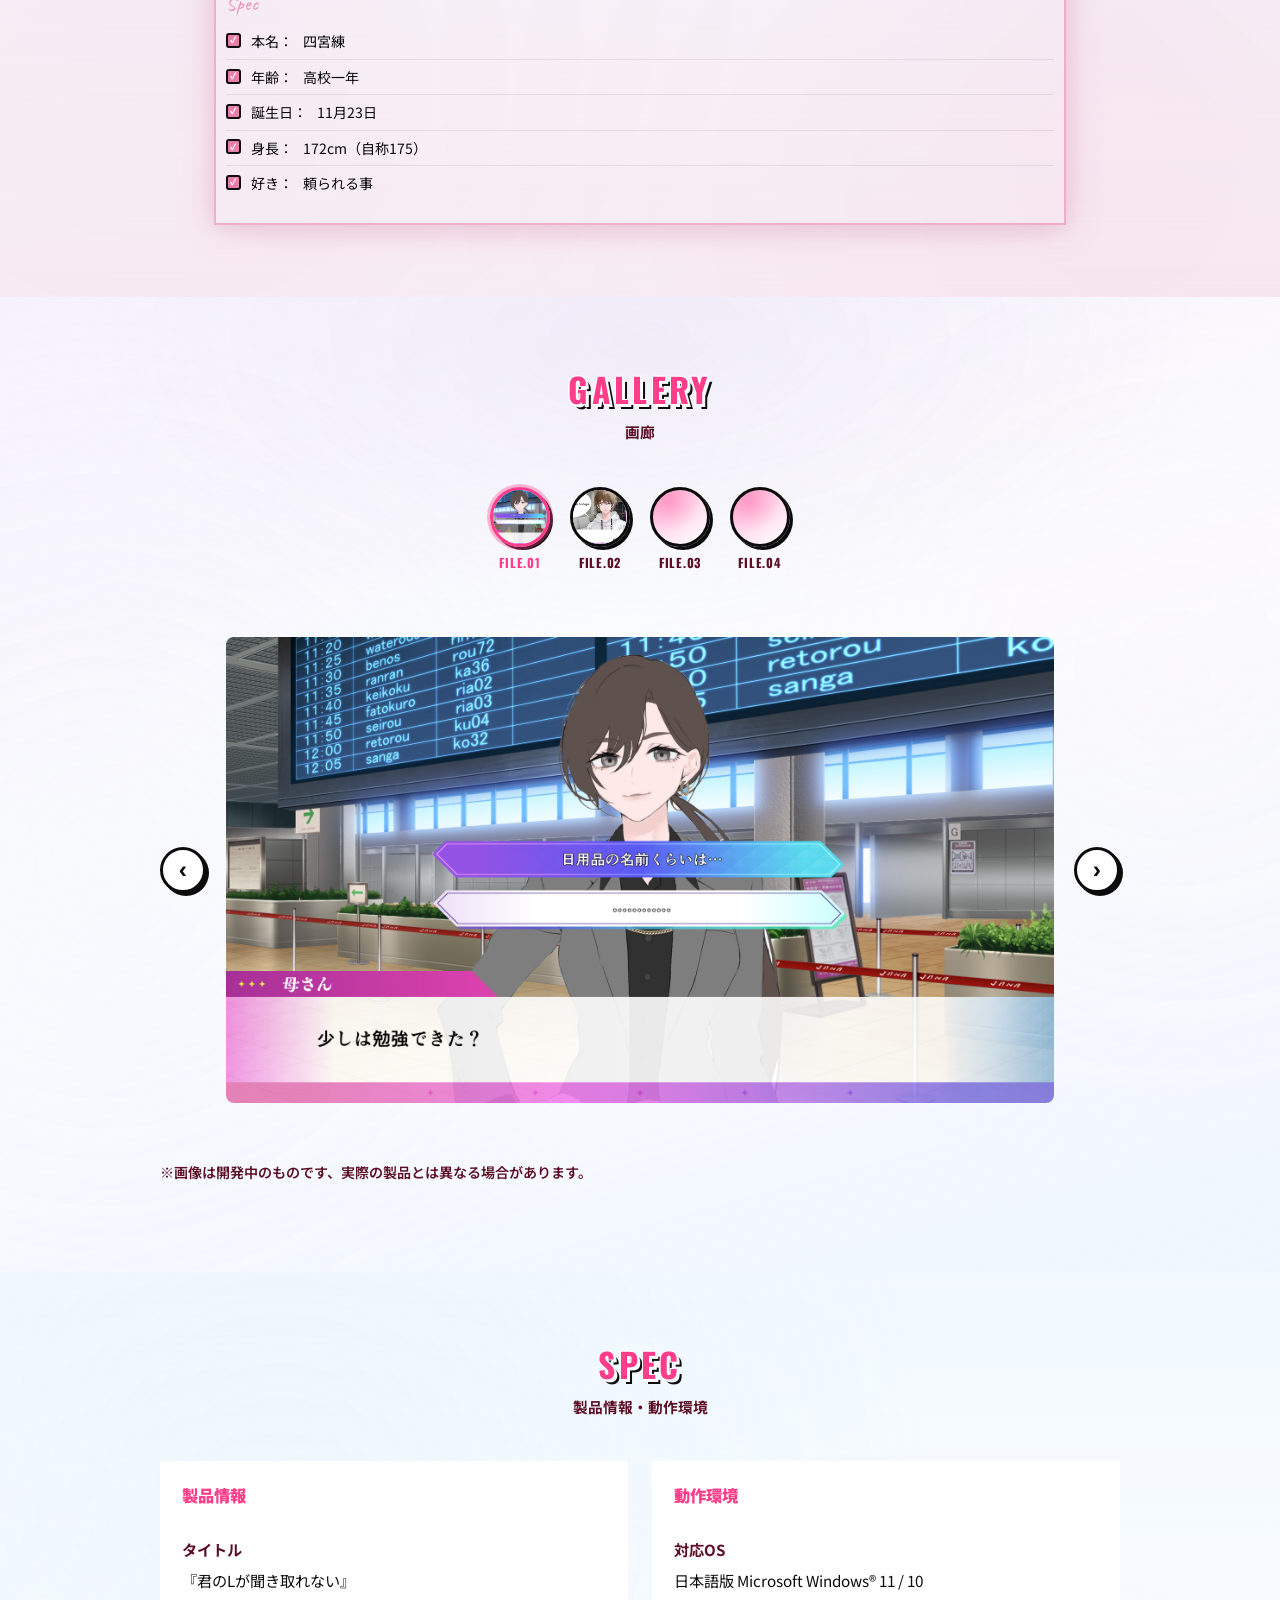
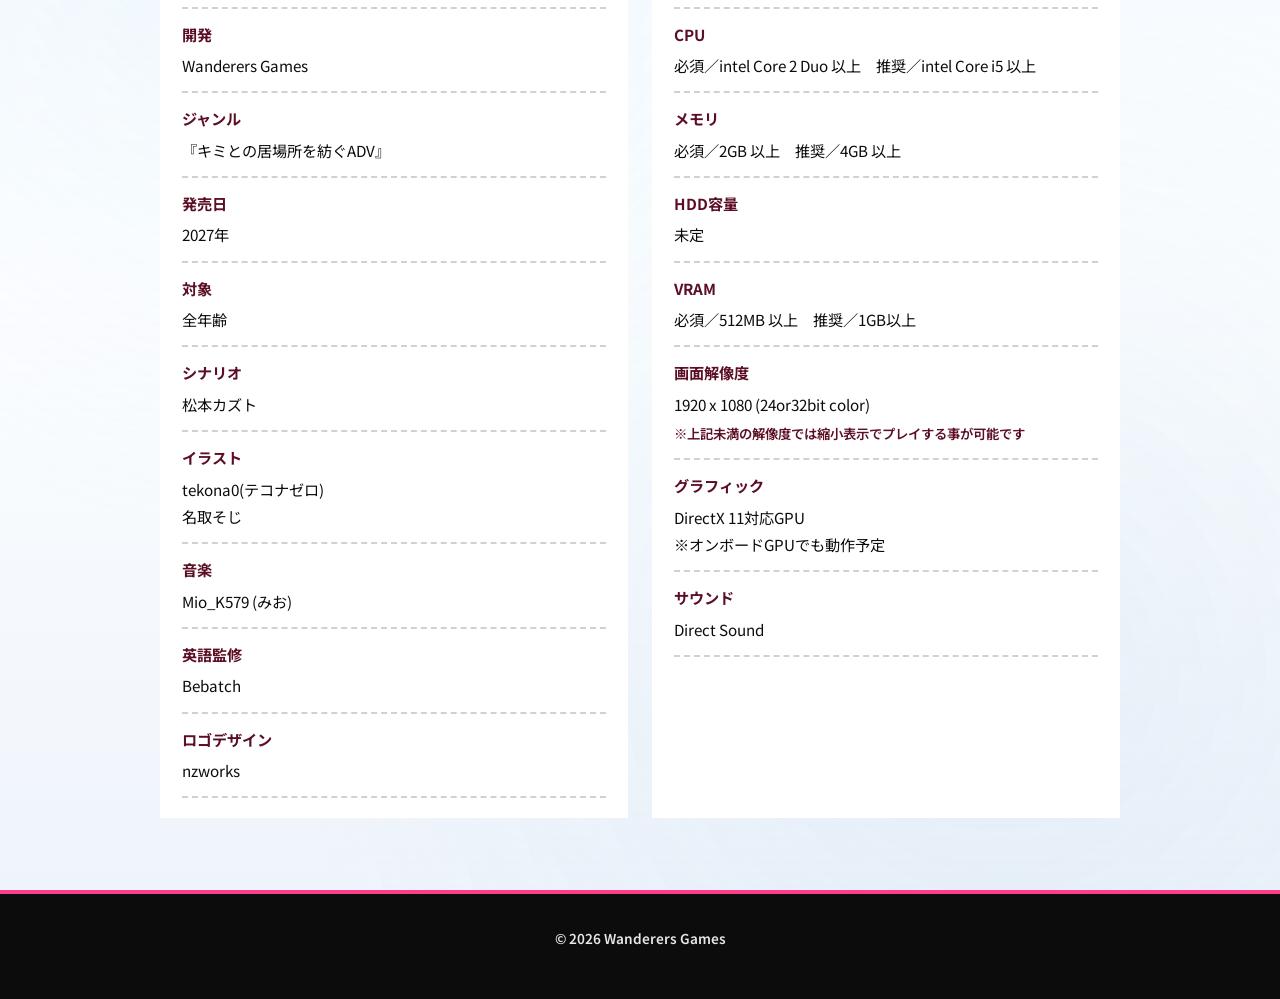
==== commit 14f838a3: "Add files via upload" ====
--- a/kimil/index.html
+++ b/kimil/index.html
@@ -522,33 +522,15 @@
                         <li>
                             <button type="button" class="gallery-icon-btn" role="tab" aria-selected="false"
                                 aria-controls="gallery-panel-2" id="gallery-tab-2" data-gallery-index="2">
-                                <span class="gallery-icon-btn__clip" aria-hidden="true">
-                                    <img class="gallery-icon-btn__img" src="images/gallery-03.webp" alt="" decoding="async" />
-                                </span>
+                                <span class="gallery-icon-btn__clip gallery-icon-btn__clip--placeholder" aria-hidden="true"></span>
                                 <span class="gallery-icon-btn__name">FILE.03</span>
                             </button>
                         </li>
                         <li>
                             <button type="button" class="gallery-icon-btn" role="tab" aria-selected="false"
                                 aria-controls="gallery-panel-3" id="gallery-tab-3" data-gallery-index="3">
-                                <span class="gallery-icon-btn__clip" aria-hidden="true">
-                                    <img class="gallery-icon-btn__img" src="images/gallery-04.webp" alt="" decoding="async" />
-                                </span>
+                                <span class="gallery-icon-btn__clip gallery-icon-btn__clip--placeholder" aria-hidden="true"></span>
                                 <span class="gallery-icon-btn__name">FILE.04</span>
-                            </button>
-                        </li>
-                        <li>
-                            <button type="button" class="gallery-icon-btn" role="tab" aria-selected="false"
-                                aria-controls="gallery-panel-4" id="gallery-tab-4" data-gallery-index="4">
-                                <span class="gallery-icon-btn__clip gallery-icon-btn__clip--placeholder" aria-hidden="true"></span>
-                                <span class="gallery-icon-btn__name">FILE.05</span>
-                            </button>
-                        </li>
-                        <li>
-                            <button type="button" class="gallery-icon-btn" role="tab" aria-selected="false"
-                                aria-controls="gallery-panel-5" id="gallery-tab-5" data-gallery-index="5">
-                                <span class="gallery-icon-btn__clip gallery-icon-btn__clip--placeholder" aria-hidden="true"></span>
-                                <span class="gallery-icon-btn__name">FILE.06</span>
                             </button>
                         </li>
                     </ul>
@@ -568,25 +550,15 @@
                             </figure>
                             <figure class="gallery-slide pop-card" id="gallery-panel-2" role="tabpanel"
                                 aria-labelledby="gallery-tab-2" aria-hidden="true" data-gallery-slide="2">
-                                <img class="gallery-slide__img" src="images/gallery-03.webp"
-                                    alt="ゲーム画面：ポーズメニューと会話ボックス" width="1280" height="720" decoding="async" />
+                                <div class="gallery-slide__empty">
+                                    <span class="gallery-slide__empty-label">FILE.03</span>
+                                    <span class="gallery-slide__empty-note">準備中</span>
+                                </div>
                             </figure>
                             <figure class="gallery-slide pop-card" id="gallery-panel-3" role="tabpanel"
                                 aria-labelledby="gallery-tab-3" aria-hidden="true" data-gallery-slide="3">
-                                <img class="gallery-slide__img" src="images/gallery-04.webp"
-                                    alt="ゲーム画面：環境設定の翻訳タブ" width="1280" height="720" decoding="async" />
-                            </figure>
-                            <figure class="gallery-slide pop-card" id="gallery-panel-4" role="tabpanel"
-                                aria-labelledby="gallery-tab-4" aria-hidden="true" data-gallery-slide="4">
                                 <div class="gallery-slide__empty">
-                                    <span class="gallery-slide__empty-label">FILE.05</span>
-                                    <span class="gallery-slide__empty-note">準備中</span>
-                                </div>
-                            </figure>
-                            <figure class="gallery-slide pop-card" id="gallery-panel-5" role="tabpanel"
-                                aria-labelledby="gallery-tab-5" aria-hidden="true" data-gallery-slide="5">
-                                <div class="gallery-slide__empty">
-                                    <span class="gallery-slide__empty-label">FILE.06</span>
+                                    <span class="gallery-slide__empty-label">FILE.04</span>
                                     <span class="gallery-slide__empty-note">準備中</span>
                                 </div>
                             </figure>
--- a/kimil/teaser.css
+++ b/kimil/teaser.css
@@ -24,7 +24,7 @@
     --hero-v2-scale: 1;
     
     --hero-v2-brand-offset-y: -57px;
-    --hero-v2-brand-offset-y-mobile: 40px;
+    --hero-v2-brand-offset-y-mobile: 16px;
     
     --hero-v2-logo-width: min(110%, 650px);
     --hero-v2-logo-width-mobile: min(70%, 360px);
@@ -678,11 +678,11 @@
     .hero-v2__canvas {
         position: absolute;
         left: 50%;
-        top: 50%;
+        top: 0;
         width: var(--hero-v2-design-w-mobile);
         height: var(--hero-v2-design-h-mobile);
-        transform-origin: center center;
-        transform: translate(-50%, -50%) scale(var(--hero-v2-scale, 1));
+        transform-origin: top center;
+        transform: translateX(-50%) scale(var(--hero-v2-scale, 1));
     }
 
     .hero-v2__scene::after {
@@ -709,7 +709,7 @@
         z-index: 6;
         justify-content: flex-start;
         gap: 10px;
-        padding: calc(var(--header-h) + 6px) 14px 0;
+        padding: calc(var(--header-h) + env(safe-area-inset-top, 0px) + 12px) 14px 0;
         align-items: center;
         text-align: center;
         transform: translateY(var(--hero-v2-brand-offset-y-mobile));
@@ -718,10 +718,7 @@
     .hero-v2__logo {
         width: var(--hero-v2-logo-width-mobile);
         margin: 0 auto;
-        filter:
-            drop-shadow(0 0 14px rgba(255, 255, 255, 0.98))
-            drop-shadow(0 0 6px rgba(255, 255, 255, 0.9))
-            drop-shadow(0 6px 18px rgba(255, 61, 138, 0.22));
+        filter: none;
     }
 
     .hero-v2__genre {
@@ -846,13 +843,11 @@
     0% {
         opacity: 0;
         transform: translateY(16px) scale(0.96);
-        filter: blur(5px) drop-shadow(0 8px 20px rgba(0, 0, 0, 0.08));
     }
 
     100% {
         opacity: 1;
         transform: translateY(0) scale(1);
-        filter: blur(0) drop-shadow(0 8px 20px rgba(0, 0, 0, 0.12));
     }
 }
 
@@ -2585,11 +2580,6 @@
         animation: none !important;
         opacity: 1 !important;
         transform: none !important;
-        filter: none !important;
-    }
-
-    .hero-v2--play .hero-v2__logo {
-        filter: drop-shadow(0 8px 20px rgba(0, 0, 0, 0.12)) !important;
     }
 
     html.reveal-on main > .section:not(.section--hero):not(.is-inview) > .section__inner > .section__head,
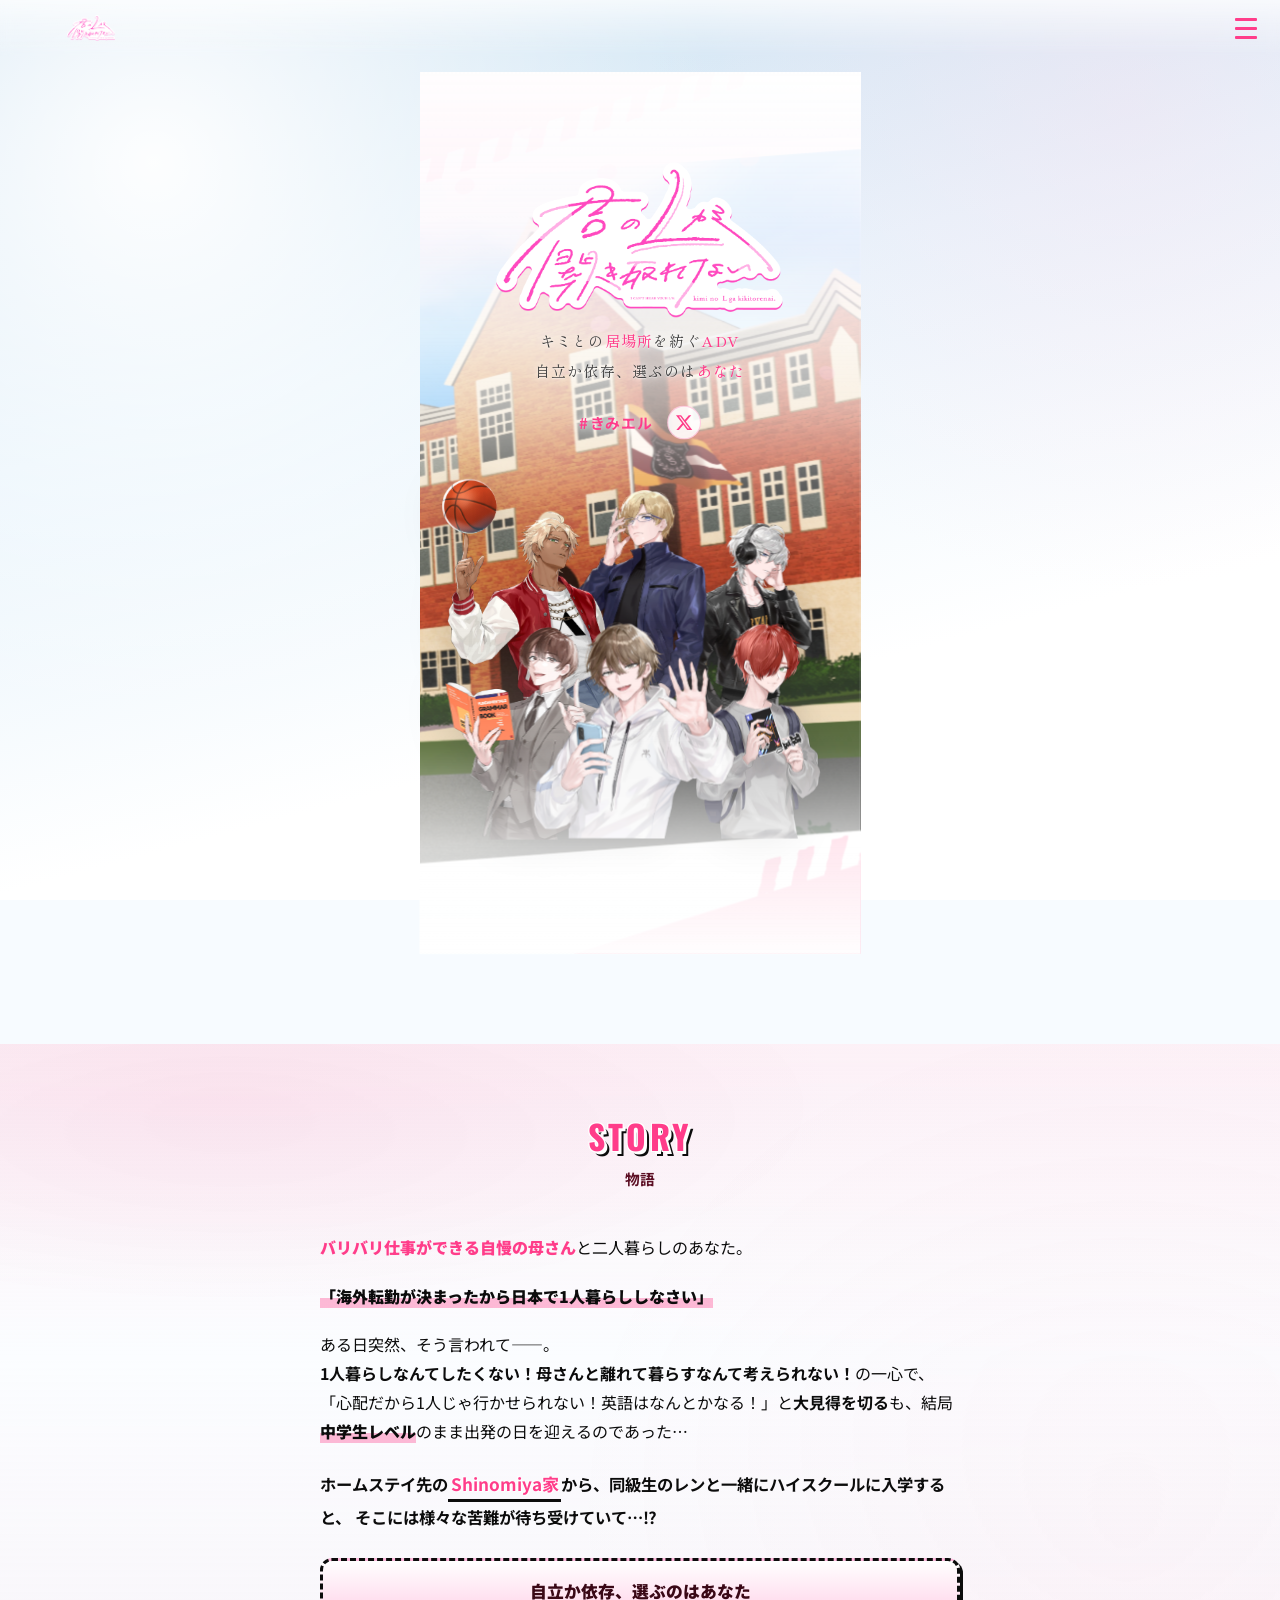
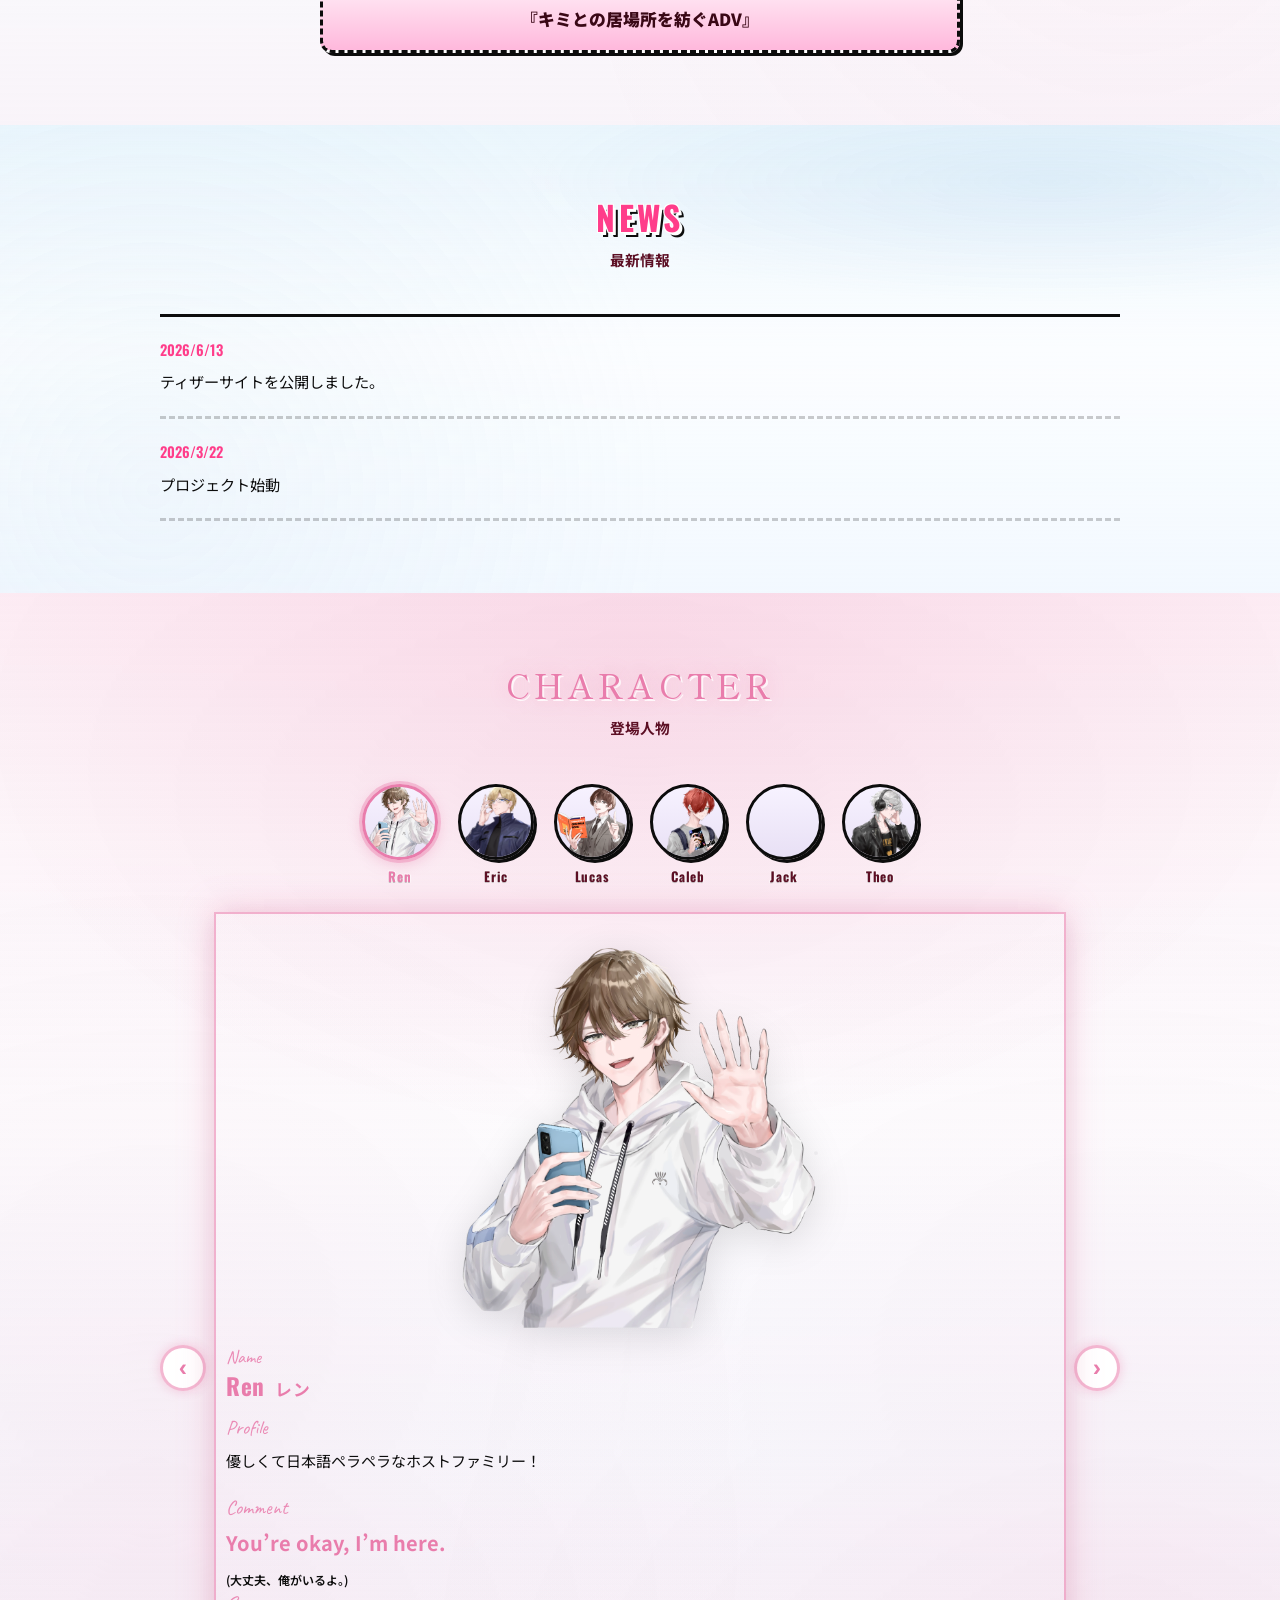
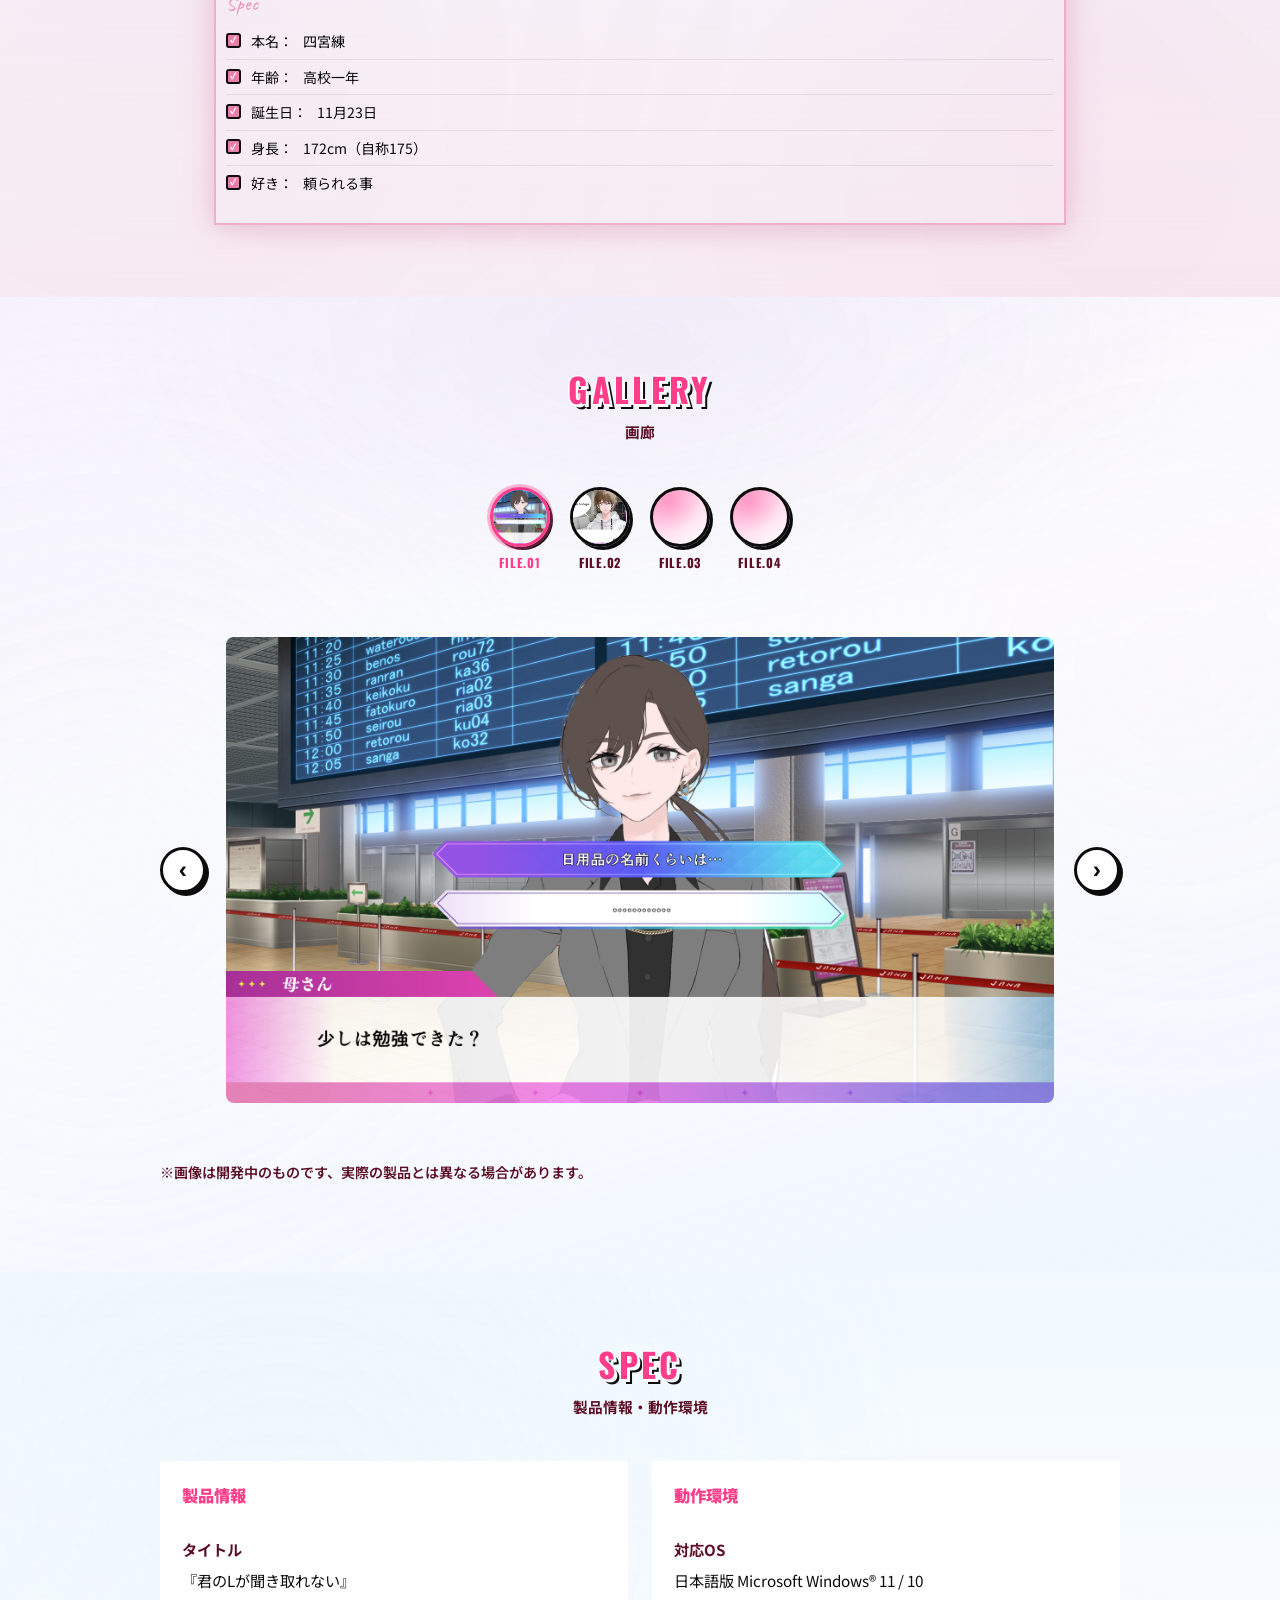
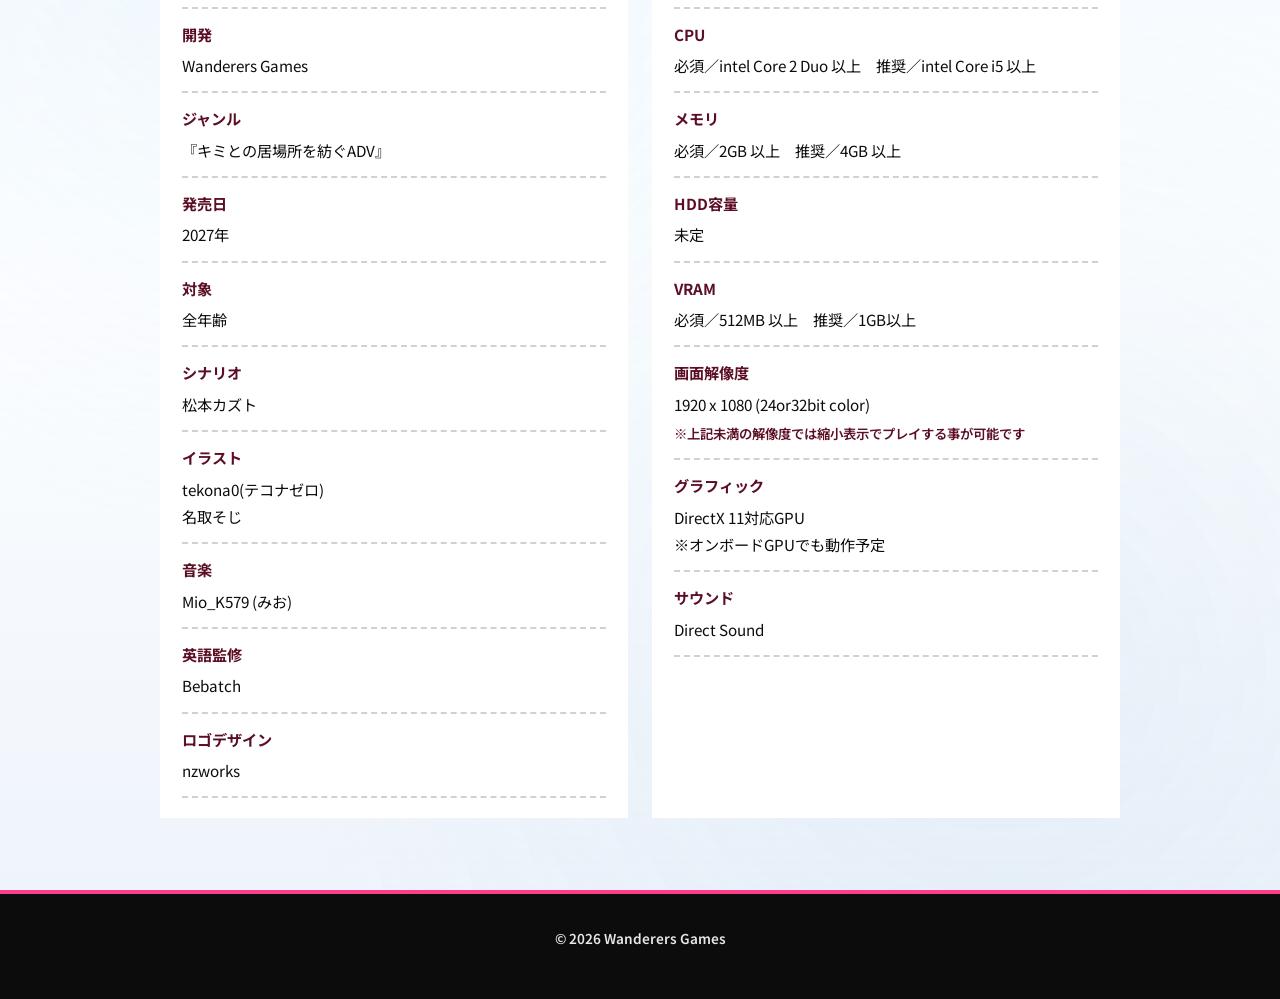
==== commit 3aaf694d: "Add files via upload" ====
--- a/kimil/index.html
+++ b/kimil/index.html
@@ -130,6 +130,16 @@
                             <span class="hero-v2__genre-line">キミとの<span class="hero-v2__genre-em">居場所</span>を紡ぐ<span class="hero-v2__genre-em">ADV</span></span>
                             <span class="hero-v2__genre-line">自立か依存、選ぶのは<span class="hero-v2__genre-em">あなた</span></span>
                         </p>
+                        <div class="hero-v2__social">
+                            <span class="hero-v2__hashtag">#きみエル</span>
+                            <a class="hero-v2__x-link" href="https://x.com/Wanderers_Games" target="_blank"
+                                rel="noopener noreferrer" aria-label="公式X（@Wanderers_Games）">
+                                <svg class="hero-v2__x-icon" viewBox="0 0 24 24" width="16" height="16" aria-hidden="true">
+                                    <path fill="currentColor"
+                                        d="M18.244 2.25h3.308l-7.227 8.26 8.502 11.24H16.17l-5.214-6.817L4.99 21.75H1.68l7.73-8.835L1.254 2.25H8.08l4.713 6.231zm-1.161 17.52h1.833L7.084 4.126H5.117z" />
+                                </svg>
+                            </a>
+                        </div>
                     </div>
                     </div>
                 </div>
--- a/kimil/teaser.css
+++ b/kimil/teaser.css
@@ -57,6 +57,7 @@
     --hv2-delay-logo: 1.16s;
     --hv2-delay-copy-1: 1.82s;
     --hv2-delay-copy-2: 2.14s;
+    --hv2-delay-copy-3: 2.46s;
     --hv2-delay-petals: 0.95s;
 }
 
@@ -618,6 +619,47 @@
     font-weight: 500;
 }
 
+.hero-v2__social {
+    display: flex;
+    align-items: center;
+    gap: 12px;
+    margin-top: 4px;
+    padding-left: var(--hero-v2-genre-offset-x);
+    pointer-events: auto;
+}
+
+.hero-v2__hashtag {
+    font-family: var(--font-ja);
+    font-size: 0.95rem;
+    font-weight: 700;
+    letter-spacing: 0.08em;
+    color: var(--pink-hot);
+    text-shadow:
+        0 0 14px rgba(255, 255, 255, 0.95),
+        0 0 6px rgba(255, 255, 255, 0.8);
+}
+
+.hero-v2__x-link {
+    display: inline-flex;
+    align-items: center;
+    justify-content: center;
+    width: 32px;
+    height: 32px;
+    border-radius: 50%;
+    color: var(--pink-hot);
+    background: rgba(255, 255, 255, 0.88);
+    border: 1px solid rgba(255, 61, 138, 0.24);
+    text-decoration: none;
+    transition: background 0.15s ease, transform 0.15s ease, box-shadow 0.15s ease;
+}
+
+.hero-v2__x-link:hover,
+.hero-v2__x-link:focus-visible {
+    background: rgba(255, 61, 138, 0.1);
+    transform: translateY(-1px);
+    box-shadow: 0 4px 12px rgba(255, 61, 138, 0.18);
+}
+
 @media (max-width: 1439px) {
     body.theme-pop {
         --header-h: var(--header-v2-h-mobile);
@@ -730,6 +772,21 @@
         text-align: center;
     }
 
+    .hero-v2__social {
+        justify-content: center;
+        margin-top: 8px;
+        padding-left: 0;
+    }
+
+    .hero-v2__hashtag {
+        font-size: 0.82rem;
+    }
+
+    .hero-v2__x-link {
+        width: 30px;
+        height: 30px;
+    }
+
     .hero-v2__gradient {
         z-index: 3;
         background:
@@ -923,6 +980,10 @@
 
 .hero-v2--play .hero-v2__genre-line:nth-child(2) {
     animation: hero-v2-copy-in var(--hv2-dur-copy) ease-out var(--hv2-delay-copy-2) both;
+}
+
+.hero-v2--play .hero-v2__social {
+    animation: hero-v2-copy-in var(--hv2-dur-copy) ease-out var(--hv2-delay-copy-3) both;
 }
 
 .pop-outline {
@@ -2559,6 +2620,7 @@
     .hero-v2__char,
     .hero-v2__logo,
     .hero-v2__genre-line,
+    .hero-v2__social,
     .gallery-slide {
         transition: none;
     }
@@ -2576,7 +2638,8 @@
     .hero-v2--play .hero-v2__petals,
     .hero-v2--play .hero-v2__char,
     .hero-v2--play .hero-v2__logo,
-    .hero-v2--play .hero-v2__genre-line {
+    .hero-v2--play .hero-v2__genre-line,
+    .hero-v2--play .hero-v2__social {
         animation: none !important;
         opacity: 1 !important;
         transform: none !important;
